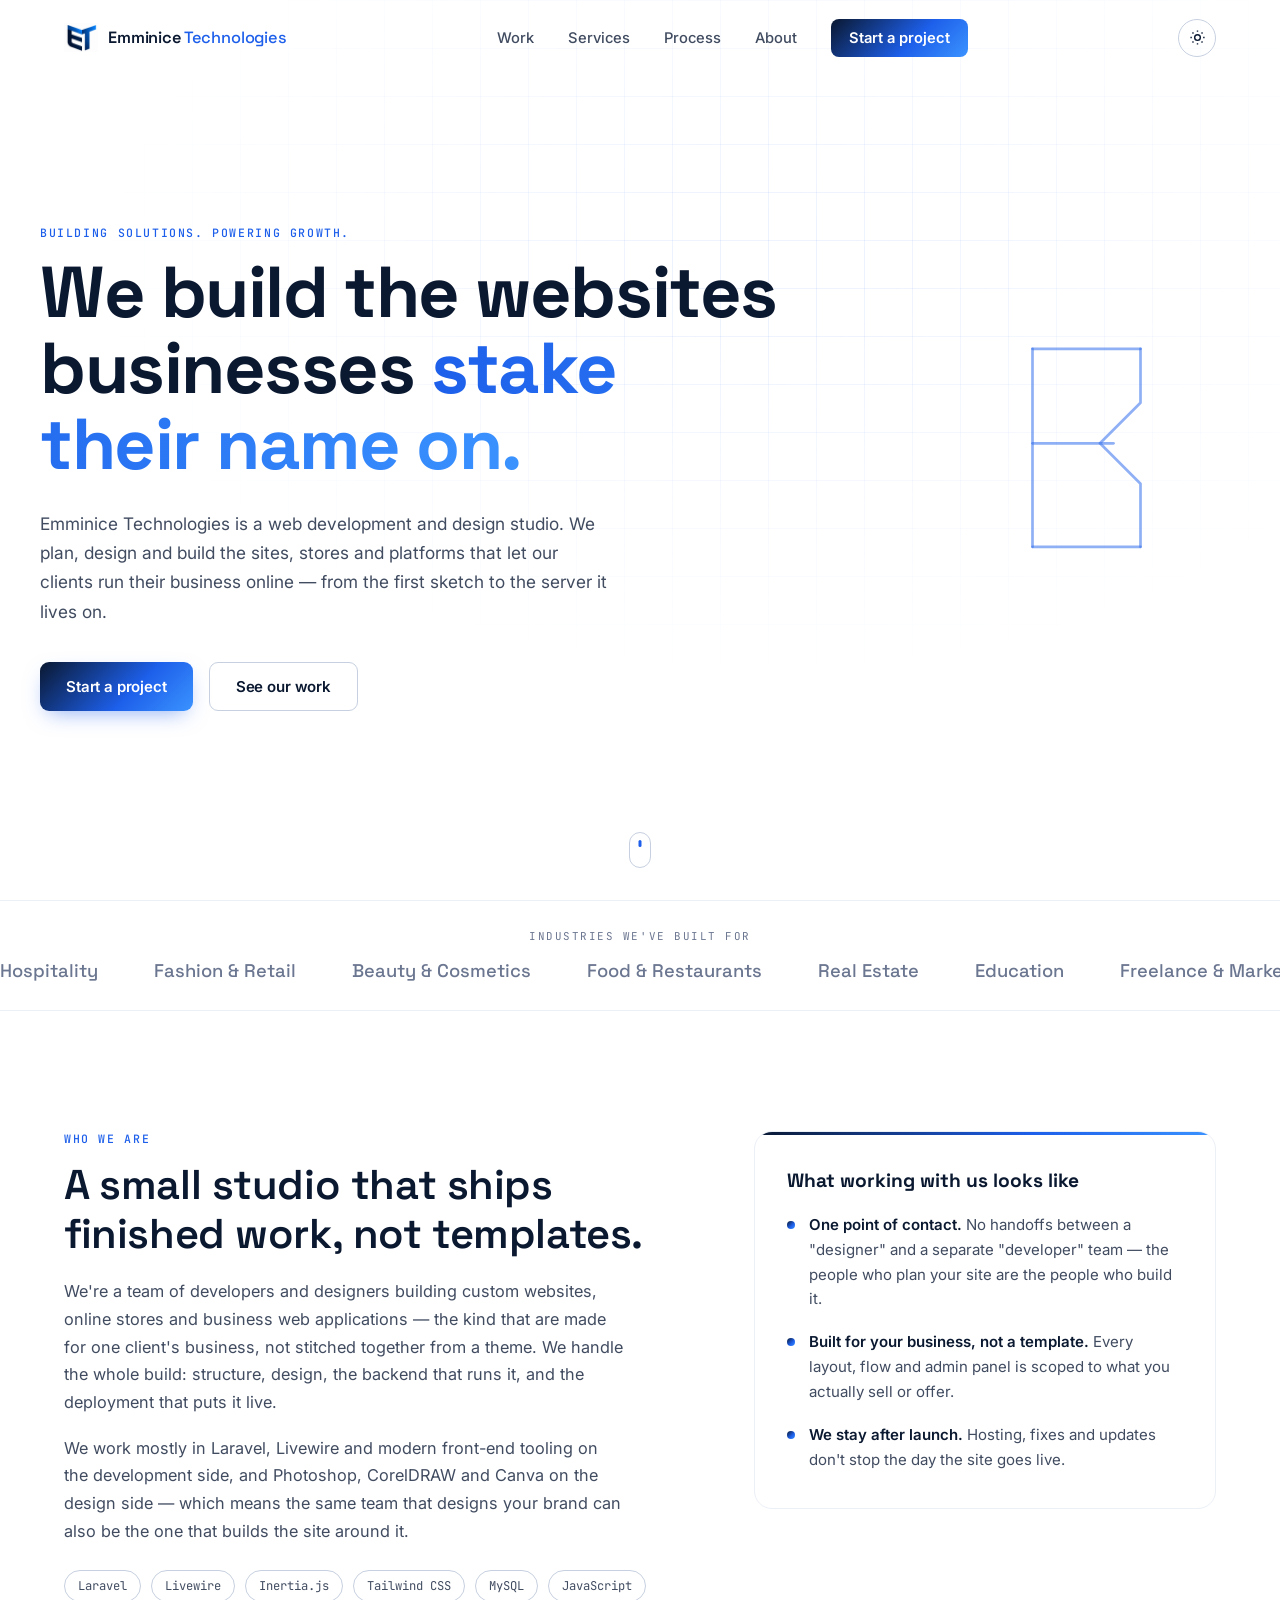
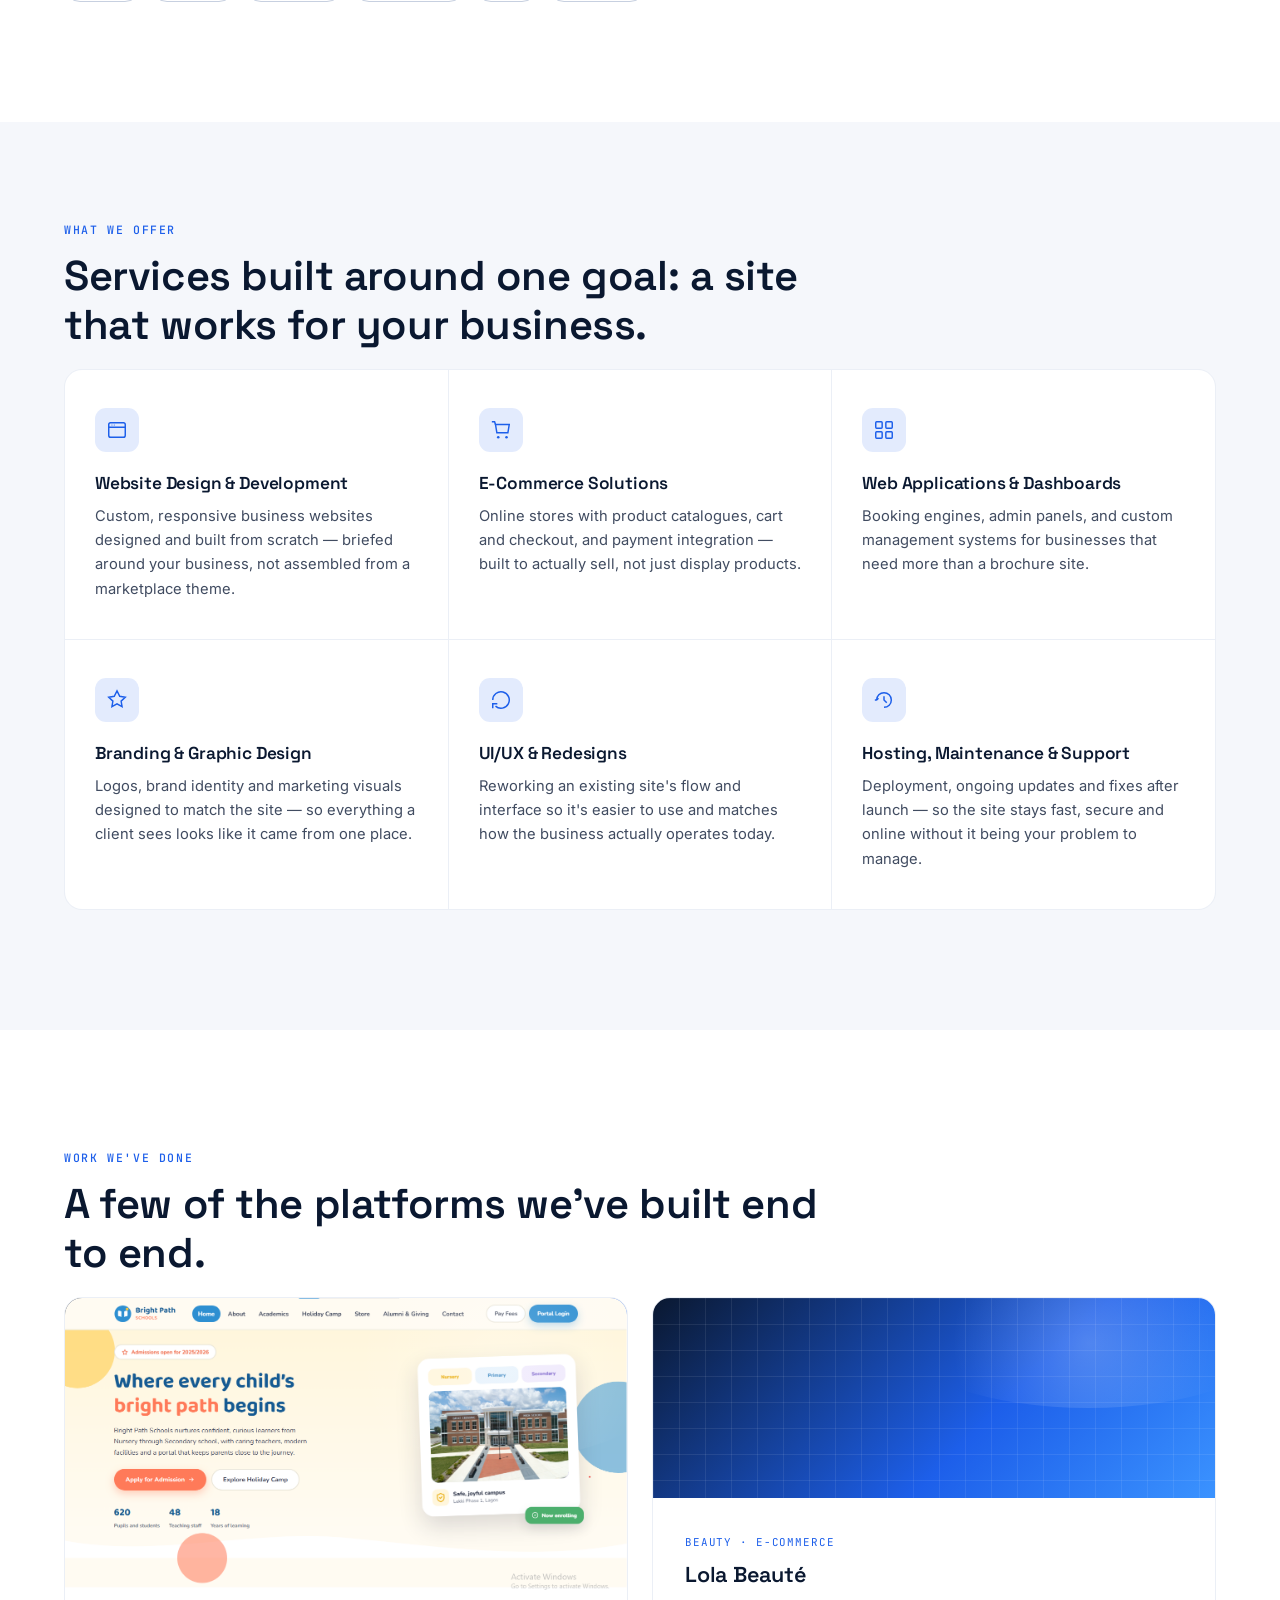
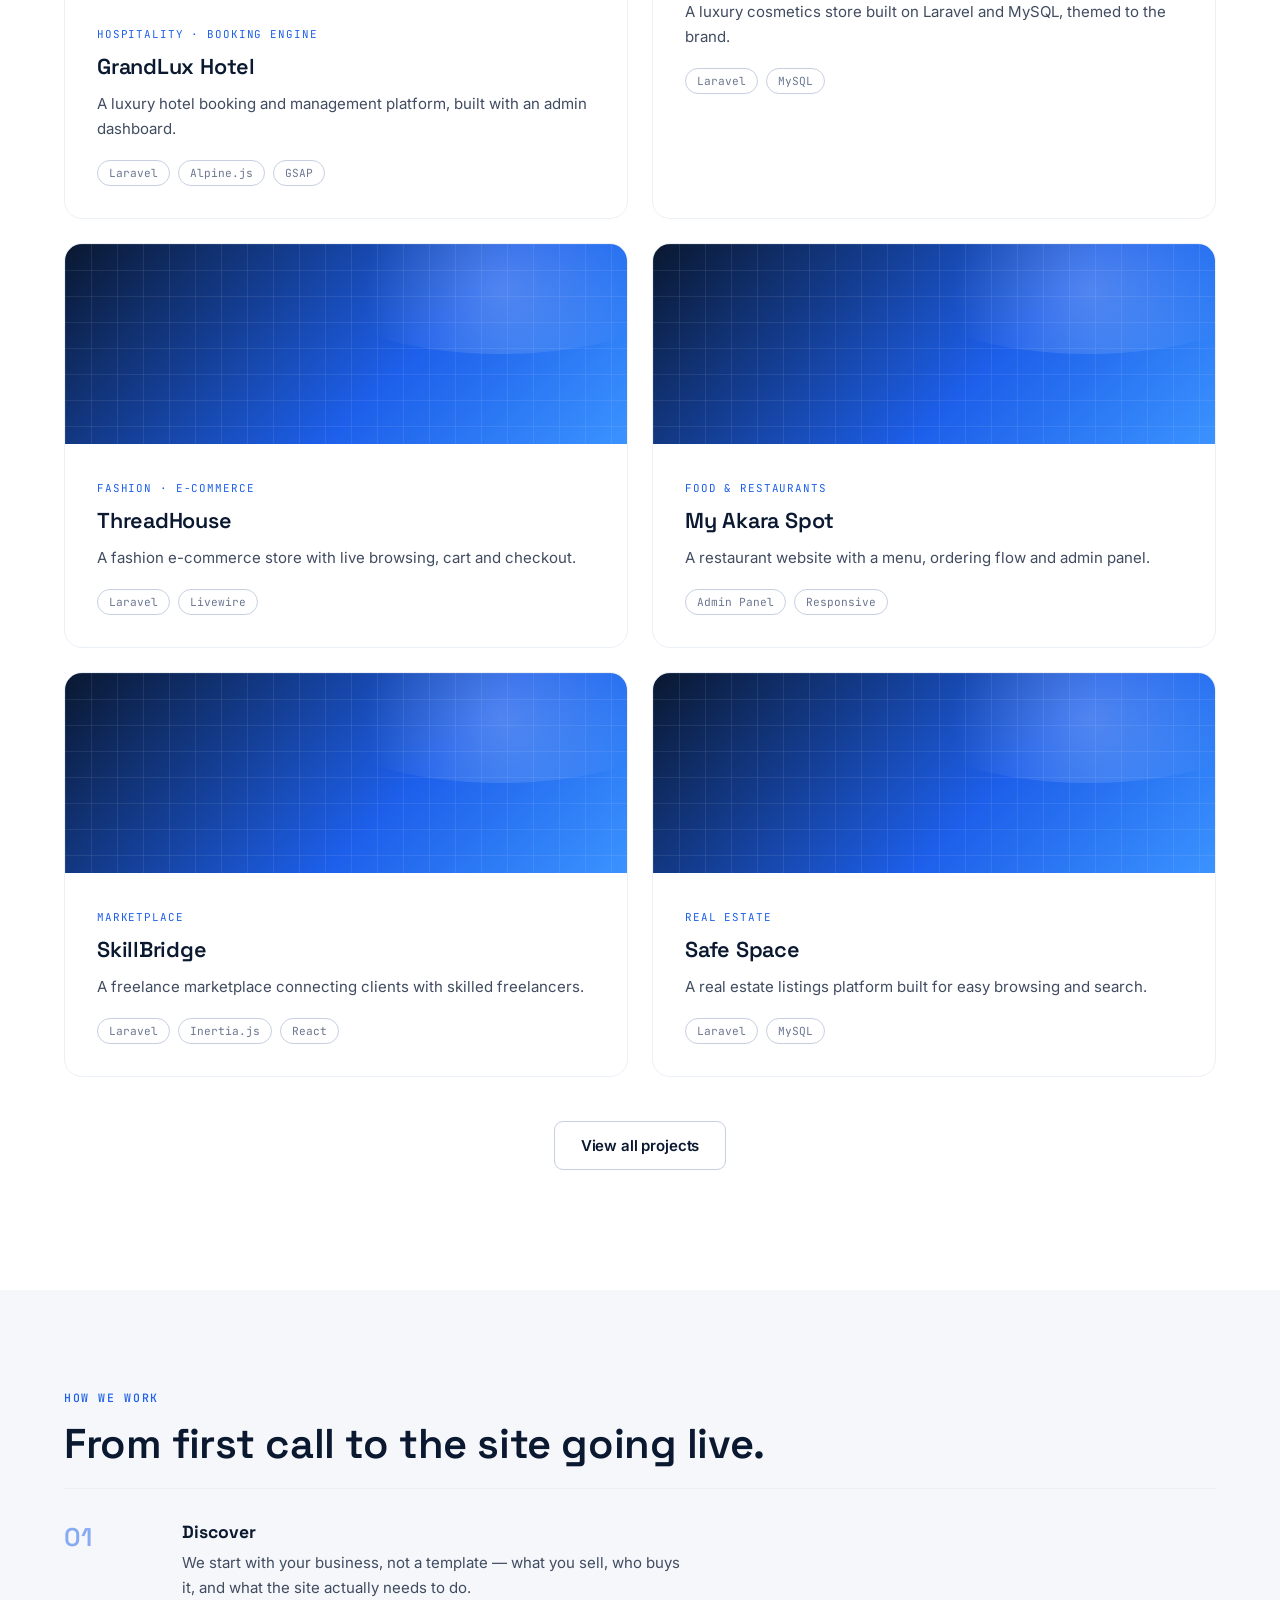
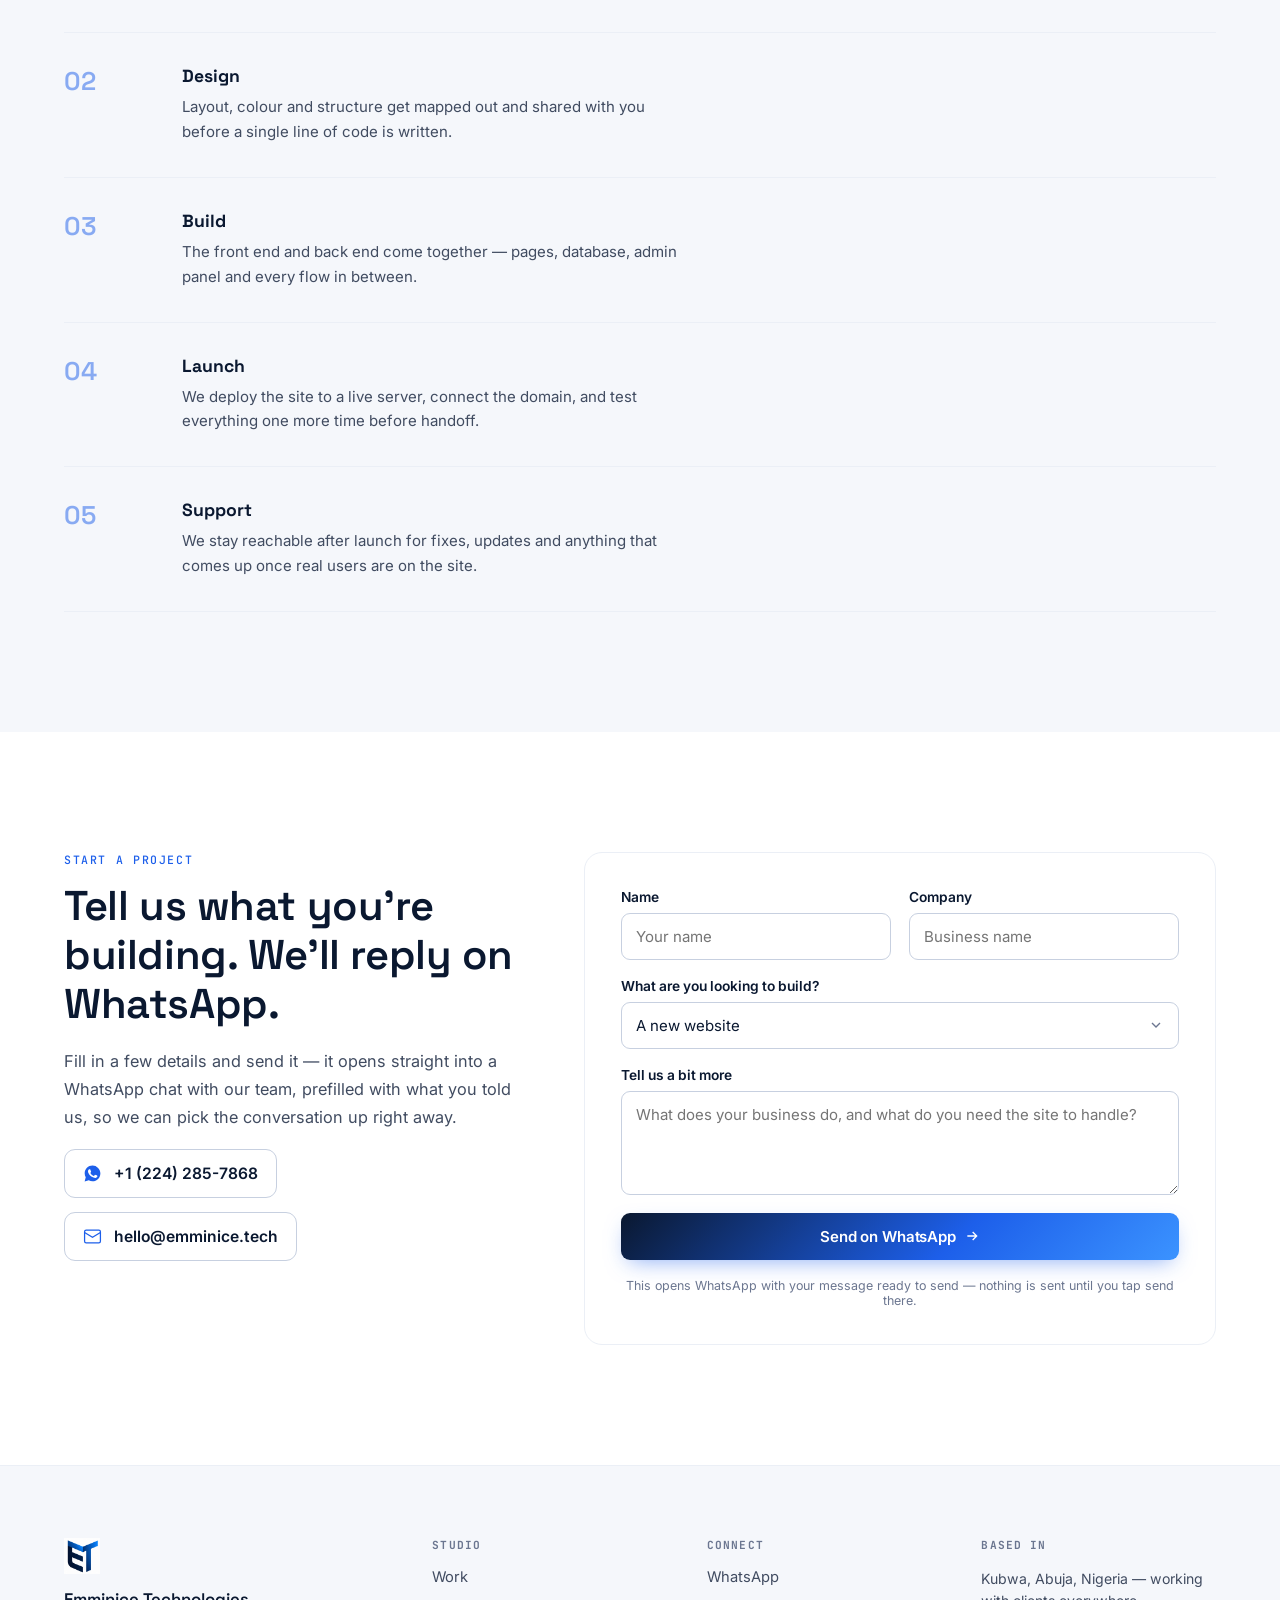
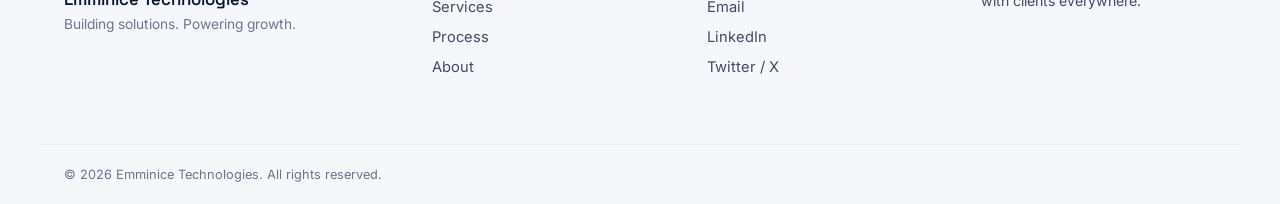
==== index.html @ 52c26919 "Update index.html" ====
<!DOCTYPE html>
<html lang="en">
<head>
<meta charset="UTF-8">
<meta name="viewport" content="width=device-width, initial-scale=1.0">
<title>Emminice Technologies — Building Solutions. Powering Growth.</title>
<meta name="description" content="Emminice Technologies designs and builds websites, online stores and web applications for businesses. Based in Abuja, working with clients everywhere.">
<link rel="icon" type="image/png" href="assets/favicon.png">
<link rel="preconnect" href="https://fonts.googleapis.com">
<link rel="preconnect" href="https://fonts.gstatic.com" crossorigin>
<link href="https://fonts.googleapis.com/css2?family=Space+Grotesk:wght@400;500;600;700&family=Inter:wght@400;500;600;700&family=JetBrains+Mono:wght@500&display=swap" rel="stylesheet">
<link rel="stylesheet" href="css/styles.css">
</head>
<body>

<!-- ============ NAV ============ -->
<header class="nav" id="nav">
  <div class="nav-inner">
    <a href="#top" class="nav-brand">
      <img src="assets/logo-icon.png" alt="Emminice Technologies" class="nav-logo">
      <span class="nav-brand-text">Emminice<em>Technologies</em></span>
    </a>

    <nav class="nav-links" id="navLinks">
      <a href="#work" data-nav>Work</a>
      <a href="#services" data-nav>Services</a>
      <a href="#process" data-nav>Process</a>
      <a href="#about" data-nav>About</a>
      <a href="#contact" data-nav class="nav-cta">Start a project</a>
    </nav>

    <div class="nav-controls">
      <button class="theme-toggle" id="themeToggle" aria-label="Toggle dark mode">
        <svg class="icon-sun" viewBox="0 0 24 24" fill="none" stroke="currentColor" stroke-width="2"><circle cx="12" cy="12" r="4"/><path d="M12 2v2M12 20v2M4.93 4.93l1.41 1.41M17.66 17.66l1.41 1.41M2 12h2M20 12h2M6.34 17.66l-1.41 1.41M19.07 4.93l-1.41 1.41"/></svg>
        <svg class="icon-moon" viewBox="0 0 24 24" fill="none" stroke="currentColor" stroke-width="2"><path d="M21 12.79A9 9 0 1 1 11.21 3 7 7 0 0 0 21 12.79z"/></svg>
      </button>
      <button class="nav-toggle" id="navToggle" aria-label="Open menu" aria-expanded="false">
        <span></span><span></span><span></span>
      </button>
    </div>
  </div>
</header>

<!-- ============ HERO ============ -->
<section class="hero" id="top">
  <div class="hero-grid" aria-hidden="true"></div>
  <div class="hero-inner">
    <p class="eyebrow" data-reveal>BUILDING SOLUTIONS. POWERING GROWTH.</p>
    <h1 class="hero-title" data-reveal>
      We build the websites<br>
      businesses <span class="hl">stake their name on.</span>
    </h1>
    <p class="hero-sub" data-reveal>
      Emminice Technologies is a web development and design studio. We plan, design and
      build the sites, stores and platforms that let our clients run their business online —
      from the first sketch to the server it lives on.
    </p>
    <div class="hero-actions" data-reveal>
      <a href="#contact" class="btn btn-primary">Start a project</a>
      <a href="#work" class="btn btn-ghost">See our work</a>
    </div>

    <div class="hero-mark" aria-hidden="true">
      <svg viewBox="0 0 400 400" class="blueprint-svg">
        <path class="draw-path" d="M125 90 L125 310" />
        <path class="draw-path" d="M125 90 L245 90" />
        <path class="draw-path" d="M125 195 L215 195" />
        <path class="draw-path" d="M125 310 L245 310" />
        <path class="draw-path" d="M245 90 L245 150 L200 195 L245 240 L245 310" />
      </svg>
    </div>
  </div>
  <div class="hero-scroll" aria-hidden="true"><span></span></div>
</section>

<!-- ============ TRUSTED / MARQUEE ============ -->
<section class="marquee-section">
  <p class="marquee-label">Industries we've built for</p>
  <div class="marquee">
    <div class="marquee-track">
      <span>Hospitality</span><span>Fashion &amp; Retail</span><span>Beauty &amp; Cosmetics</span><span>Food &amp; Restaurants</span><span>Real Estate</span><span>Education</span><span>Freelance &amp; Marketplace</span>
      <span>Hospitality</span><span>Fashion &amp; Retail</span><span>Beauty &amp; Cosmetics</span><span>Food &amp; Restaurants</span><span>Real Estate</span><span>Education</span><span>Freelance &amp; Marketplace</span>
    </div>
  </div>
</section>

<!-- ============ ABOUT ============ -->
<section class="about" id="about">
  <div class="section-inner about-grid">
    <div class="about-copy" data-reveal>
      <p class="eyebrow">WHO WE ARE</p>
      <h2 class="section-title">A small studio that ships finished work, not templates.</h2>
      <p class="body-lg">
        We're a team of developers and designers building custom websites, online stores
        and business web applications — the kind that are made for one client's business,
        not stitched together from a theme. We handle the whole build: structure, design,
        the backend that runs it, and the deployment that puts it live.
      </p>
      <p class="body-lg">
        We work mostly in Laravel, Livewire and modern front-end tooling on the development
        side, and Photoshop, CorelDRAW and Canva on the design side — which means the same
        team that designs your brand can also be the one that builds the site around it.
      </p>
      <div class="about-stack">
        <span>Laravel</span><span>Livewire</span><span>Inertia.js</span><span>Tailwind CSS</span><span>MySQL</span><span>JavaScript</span>
      </div>
    </div>
    <div class="about-panel" data-reveal>
      <div class="panel-card">
        <h3>What working with us looks like</h3>
        <ul class="panel-list">
          <li><strong>One point of contact.</strong> No handoffs between a "designer" and a separate "developer" team — the people who plan your site are the people who build it.</li>
          <li><strong>Built for your business, not a template.</strong> Every layout, flow and admin panel is scoped to what you actually sell or offer.</li>
          <li><strong>We stay after launch.</strong> Hosting, fixes and updates don't stop the day the site goes live.</li>
        </ul>
      </div>
    </div>
  </div>
</section>

<!-- ============ SERVICES ============ -->
<section class="services" id="services">
  <div class="section-inner">
    <p class="eyebrow" data-reveal>WHAT WE OFFER</p>
    <h2 class="section-title" data-reveal>Services built around one goal: a site that works for your business.</h2>

    <div class="services-grid">
      <article class="service-card" data-reveal>
        <span class="service-icon">
          <svg viewBox="0 0 24 24" fill="none" stroke="currentColor" stroke-width="1.6"><rect x="3" y="4" width="18" height="16" rx="2"/><path d="M3 9h18"/><circle cx="6.5" cy="6.5" r=".6" fill="currentColor" stroke="none"/><circle cx="9" cy="6.5" r=".6" fill="currentColor" stroke="none"/></svg>
        </span>
        <h3>Website Design &amp; Development</h3>
        <p>Custom, responsive business websites designed and built from scratch — briefed around your business, not assembled from a marketplace theme.</p>
      </article>

      <article class="service-card" data-reveal>
        <span class="service-icon">
          <svg viewBox="0 0 24 24" fill="none" stroke="currentColor" stroke-width="1.6"><path d="M6 6h15l-1.5 9h-12z"/><path d="M6 6L5 3H2"/><circle cx="9" cy="20" r="1.4" fill="currentColor" stroke="none"/><circle cx="18" cy="20" r="1.4" fill="currentColor" stroke="none"/></svg>
        </span>
        <h3>E-Commerce Solutions</h3>
        <p>Online stores with product catalogues, cart and checkout, and payment integration — built to actually sell, not just display products.</p>
      </article>

      <article class="service-card" data-reveal>
        <span class="service-icon">
          <svg viewBox="0 0 24 24" fill="none" stroke="currentColor" stroke-width="1.6"><rect x="3" y="3" width="7" height="7" rx="1"/><rect x="14" y="3" width="7" height="7" rx="1"/><rect x="3" y="14" width="7" height="7" rx="1"/><rect x="14" y="14" width="7" height="7" rx="1"/></svg>
        </span>
        <h3>Web Applications &amp; Dashboards</h3>
        <p>Booking engines, admin panels, and custom management systems for businesses that need more than a brochure site.</p>
      </article>

      <article class="service-card" data-reveal>
        <span class="service-icon">
          <svg viewBox="0 0 24 24" fill="none" stroke="currentColor" stroke-width="1.6"><path d="M12 2l3 6 6 .9-4.5 4.3 1 6-5.5-3-5.5 3 1-6L3 8.9 9 8z"/></svg>
        </span>
        <h3>Branding &amp; Graphic Design</h3>
        <p>Logos, brand identity and marketing visuals designed to match the site — so everything a client sees looks like it came from one place.</p>
      </article>

      <article class="service-card" data-reveal>
        <span class="service-icon">
          <svg viewBox="0 0 24 24" fill="none" stroke="currentColor" stroke-width="1.6"><path d="M3 12a9 9 0 1 1 3 6.7"/><path d="M3 21v-5h5"/></svg>
        </span>
        <h3>UI/UX &amp; Redesigns</h3>
        <p>Reworking an existing site's flow and interface so it's easier to use and matches how the business actually operates today.</p>
      </article>

      <article class="service-card" data-reveal>
        <span class="service-icon">
          <svg viewBox="0 0 24 24" fill="none" stroke="currentColor" stroke-width="1.6"><path d="M12 20a8 8 0 1 0-8-8"/><path d="M12 8v4l3 3"/><path d="M2 12h2M4 12l2-2"/></svg>
        </span>
        <h3>Hosting, Maintenance &amp; Support</h3>
        <p>Deployment, ongoing updates and fixes after launch — so the site stays fast, secure and online without it being your problem to manage.</p>
      </article>
    </div>
  </div>
</section>

<!-- ============ WORK ============ -->
<section class="work" id="work">
  <div class="section-inner">
    <p class="eyebrow" data-reveal>WORK WE'VE DONE</p>
    <h2 class="section-title" data-reveal>A few of the platforms we've built end to end.</h2>

    <div class="work-grid">

      <article class="work-card" data-reveal>
        <div class="work-card-visual" data-visual="grandlux">
    <img class="work-card-visual" src="assets/projects/brightpath.jpg" alt="Bright Path Schools">
</div>
        <div class="work-card-body">
          <span class="work-tag">Hospitality · Booking Engine</span>
          <h3>GrandLux Hotel</h3>
          <p>A luxury hotel booking and management platform, built with an admin dashboard.</p>
          <div class="work-meta"><span>Laravel</span><span>Alpine.js</span><span>GSAP</span></div>
        </div>
      </article>

      <article class="work-card" data-reveal>
        <div class="work-card-visual" data-visual="lolabeaute"></div>
        <div class="work-card-body">
          <span class="work-tag">Beauty · E-Commerce</span>
          <h3>Lola Beauté</h3>
          <p>A luxury cosmetics store built on Laravel and MySQL, themed to the brand.</p>
          <div class="work-meta"><span>Laravel</span><span>MySQL</span></div>
        </div>
      </article>

      <article class="work-card" data-reveal>
        <div class="work-card-visual" data-visual="threadhouse"></div>
        <div class="work-card-body">
          <span class="work-tag">Fashion · E-Commerce</span>
          <h3>ThreadHouse</h3>
          <p>A fashion e-commerce store with live browsing, cart and checkout.</p>
          <div class="work-meta"><span>Laravel</span><span>Livewire</span></div>
        </div>
      </article>

      <article class="work-card" data-reveal>
        <div class="work-card-visual" data-visual="akara"></div>
        <div class="work-card-body">
          <span class="work-tag">Food &amp; Restaurants</span>
          <h3>My Akara Spot</h3>
          <p>A restaurant website with a menu, ordering flow and admin panel.</p>
          <div class="work-meta"><span>Admin Panel</span><span>Responsive</span></div>
        </div>
      </article>

      <article class="work-card" data-reveal>
        <div class="work-card-visual" data-visual="skillbridge"></div>
        <div class="work-card-body">
          <span class="work-tag">Marketplace</span>
          <h3>SkillBridge</h3>
          <p>A freelance marketplace connecting clients with skilled freelancers.</p>
          <div class="work-meta"><span>Laravel</span><span>Inertia.js</span><span>React</span></div>
        </div>
      </article>

      <article class="work-card" data-reveal>
        <div class="work-card-visual" data-visual="safespace"></div>
        <div class="work-card-body">
          <span class="work-tag">Real Estate</span>
          <h3>Safe Space</h3>
          <p>A real estate listings platform built for easy browsing and search.</p>
          <div class="work-meta"><span>Laravel</span><span>MySQL</span></div>
        </div>
      </article>

    </div>

    <div class="work-more" data-reveal>
      <a href="work.html" class="btn btn-ghost">View all projects</a>
    </div>
  </div>
</section>

<!-- ============ PROCESS ============ -->
<section class="process" id="process">
  <div class="section-inner">
    <p class="eyebrow" data-reveal>HOW WE WORK</p>
    <h2 class="section-title" data-reveal>From first call to the site going live.</h2>

    <div class="process-list">
      <div class="process-step" data-reveal>
        <span class="process-num">01</span>
        <div>
          <h3>Discover</h3>
          <p>We start with your business, not a template — what you sell, who buys it, and what the site actually needs to do.</p>
        </div>
      </div>
      <div class="process-step" data-reveal>
        <span class="process-num">02</span>
        <div>
          <h3>Design</h3>
          <p>Layout, colour and structure get mapped out and shared with you before a single line of code is written.</p>
        </div>
      </div>
      <div class="process-step" data-reveal>
        <span class="process-num">03</span>
        <div>
          <h3>Build</h3>
          <p>The front end and back end come together — pages, database, admin panel and every flow in between.</p>
        </div>
      </div>
      <div class="process-step" data-reveal>
        <span class="process-num">04</span>
        <div>
          <h3>Launch</h3>
          <p>We deploy the site to a live server, connect the domain, and test everything one more time before handoff.</p>
        </div>
      </div>
      <div class="process-step" data-reveal>
        <span class="process-num">05</span>
        <div>
          <h3>Support</h3>
          <p>We stay reachable after launch for fixes, updates and anything that comes up once real users are on the site.</p>
        </div>
      </div>
    </div>
  </div>
</section>

<!-- ============ CONTACT ============ -->
<section class="contact" id="contact">
  <div class="section-inner contact-grid">
    <div class="contact-copy" data-reveal>
      <p class="eyebrow">START A PROJECT</p>
      <h2 class="section-title">Tell us what you're building. We'll reply on WhatsApp.</h2>
      <p class="body-lg">
        Fill in a few details and send it — it opens straight into a WhatsApp chat with our
        team, prefilled with what you told us, so we can pick the conversation up right away.
      </p>

      <div class="contact-direct">
        <a href="https://wa.me/12242857868" target="_blank" rel="noopener" class="contact-direct-item">
          <svg viewBox="0 0 24 24" fill="currentColor"><path d="M12.04 2C6.58 2 2.13 6.45 2.13 11.91c0 1.75.46 3.46 1.32 4.96L2.05 22l5.25-1.38a9.9 9.9 0 0 0 4.74 1.2h.01c5.46 0 9.9-4.45 9.9-9.91 0-2.65-1.03-5.14-2.9-7.01A9.82 9.82 0 0 0 12.04 2zm5.8 14.16c-.24.68-1.4 1.32-1.93 1.4-.5.08-1.12.11-1.8-.11-.42-.13-.96-.31-1.65-.6-2.9-1.25-4.8-4.17-4.94-4.36-.15-.2-1.18-1.57-1.18-3 0-1.42.75-2.12 1.02-2.41.26-.28.57-.36.76-.36.19 0 .38 0 .55.01.18.01.42-.07.65.5.24.58.82 2 .89 2.14.07.15.12.32.02.51-.1.2-.15.32-.3.5-.15.17-.31.39-.44.52-.15.15-.3.31-.13.6.17.3.76 1.26 1.63 2.04 1.12 1 2.06 1.31 2.36 1.46.3.15.47.13.65-.07.17-.2.74-.86.94-1.16.2-.3.4-.24.66-.15.27.1 1.7.8 1.99.95.3.15.49.22.56.34.08.13.08.72-.16 1.4z"/></svg>
          <span>+1 (224) 285-7868</span>
        </a>
        <a href="mailto:hello@emminice.tech" class="contact-direct-item">
          <svg viewBox="0 0 24 24" fill="none" stroke="currentColor" stroke-width="1.6"><rect x="2" y="4" width="20" height="16" rx="2"/><path d="m2 7 10 6L22 7"/></svg>
          <span>hello@emminice.tech</span>
        </a>
      </div>
    </div>

    <form class="contact-form" id="contactForm" data-reveal>
      <div class="form-row">
        <label>
          <span>Name</span>
          <input type="text" name="name" id="cf-name" required placeholder="Your name">
        </label>
        <label>
          <span>Company</span>
          <input type="text" name="company" id="cf-company" placeholder="Business name">
        </label>
      </div>
      <label>
        <span>What are you looking to build?</span>
        <select name="project" id="cf-project">
          <option value="A new website">A new website</option>
          <option value="An online store">An online store</option>
          <option value="A web application / admin system">A web application / admin system</option>
          <option value="Branding / graphic design">Branding / graphic design</option>
          <option value="A redesign of an existing site">A redesign of an existing site</option>
          <option value="Something else">Something else</option>
        </select>
      </label>
      <label>
        <span>Tell us a bit more</span>
        <textarea name="message" id="cf-message" rows="4" required placeholder="What does your business do, and what do you need the site to handle?"></textarea>
      </label>
      <button type="submit" class="btn btn-primary btn-full">
        Send on WhatsApp
        <svg viewBox="0 0 24 24" fill="none" stroke="currentColor" stroke-width="2"><path d="M5 12h14M13 6l6 6-6 6"/></svg>
      </button>
      <p class="form-note">This opens WhatsApp with your message ready to send — nothing is sent until you tap send there.</p>
    </form>
  </div>
</section>

<!-- ============ FOOTER ============ -->
<footer class="footer">
  <div class="section-inner footer-grid">
    <div class="footer-brand">
      <img src="assets/logo-icon.png" alt="Emminice Technologies" class="footer-logo">
      <p>Emminice Technologies</p>
      <p class="footer-tag">Building solutions. Powering growth.</p>
    </div>
    <div class="footer-col">
      <h4>Studio</h4>
      <a href="#work">Work</a>
      <a href="#services">Services</a>
      <a href="#process">Process</a>
      <a href="#about">About</a>
    </div>
    <div class="footer-col">
      <h4>Connect</h4>
      <a href="https://wa.me/12242857868" target="_blank" rel="noopener">WhatsApp</a>
      <a href="mailto:hello@emminice.tech">Email</a>
      <a href="https://www.linkedin.com/in/emmanuel-hundeyin" target="_blank" rel="noopener">LinkedIn</a>
      <a href="https://x.com/_hackerdave" target="_blank" rel="noopener">Twitter / X</a>
    </div>
    <div class="footer-col">
      <h4>Based in</h4>
      <p class="footer-location">Kubwa, Abuja, Nigeria — working with clients everywhere.</p>
    </div>
  </div>
  <div class="footer-bottom section-inner">
    <p>© <span id="year"></span> Emminice Technologies. All rights reserved.</p>
  </div>
</footer>

<button class="back-to-top" id="backToTop" aria-label="Back to top">
  <svg viewBox="0 0 24 24" fill="none" stroke="currentColor" stroke-width="2"><path d="M18 15l-6-6-6 6"/></svg>
</button>

<script src="js/script.js"></script>
</body>
</html>
---- css/styles.css ----
/* =========================================================
   EMMINICE TECHNOLOGIES — Design tokens
   ========================================================= */
:root{
  --navy:        #0A1830;
  --blue:        #1D5FEA;
  --blue-light:  #3B93FF;
  --white:       #FFFFFF;
  --gray-50:     #F5F7FB;
  --gray-100:    #EBEFF6;
  --gray-300:    #C7D0E0;
  --gray-500:    #6B7690;
  --gray-700:    #414C61;

  --bg:          var(--white);
  --bg-alt:      var(--gray-50);
  --surface:     var(--white);
  --text:        var(--navy);
  --text-soft:   var(--gray-700);
  --text-mute:   var(--gray-500);
  --border:      var(--gray-100);
  --border-strong: var(--gray-300);

  --grad: linear-gradient(135deg, var(--navy) 0%, var(--blue) 60%, var(--blue-light) 100%);
  --grad-text: linear-gradient(90deg, var(--blue) 0%, var(--blue-light) 100%);

  --font-display: 'Space Grotesk', sans-serif;
  --font-body: 'Inter', sans-serif;
  --font-mono: 'JetBrains Mono', monospace;

  --nav-h: 76px;
  --ease: cubic-bezier(.22,1,.36,1);
}

html.dark{
  --bg:          #060D1F;
  --bg-alt:      #0A1428;
  --surface:     #0D1930;
  --text:        #EEF2FA;
  --text-soft:   #B7C1D9;
  --text-mute:   #7C8AAC;
  --border:      #1B2843;
  --border-strong: #2A3A5C;
}

*,*::before,*::after{ box-sizing:border-box; margin:0; padding:0; }
html{ scroll-behavior:smooth; }
@media (prefers-reduced-motion: reduce){
  html{ scroll-behavior:auto; }
  *,*::before,*::after{ animation-duration:.001ms !important; animation-iteration-count:1 !important; transition-duration:.001ms !important; }
}

body{
  font-family:var(--font-body);
  background:var(--bg);
  color:var(--text);
  -webkit-font-smoothing:antialiased;
  overflow-x:hidden;
  transition:background .4s var(--ease), color .4s var(--ease);
}

img{ max-width:100%; display:block; }
a{ color:inherit; text-decoration:none; }
ul{ list-style:none; }
button{ font:inherit; cursor:pointer; border:none; background:none; color:inherit; }
input, textarea, select{ font:inherit; color:inherit; }

:focus-visible{
  outline: 2px solid var(--blue-light);
  outline-offset: 3px;
  border-radius: 3px;
}

.section-inner{
  max-width:1200px;
  margin:0 auto;
  padding:0 24px;
}

.eyebrow{
  font-family:var(--font-mono);
  font-size:.72rem;
  letter-spacing:.14em;
  text-transform:uppercase;
  color:var(--blue);
  margin-bottom:14px;
  font-weight:500;
}

.section-title{
  font-family:var(--font-display);
  font-weight:600;
  font-size:clamp(1.7rem, 3.6vw, 2.6rem);
  line-height:1.18;
  letter-spacing:-.01em;
  margin-bottom:20px;
  max-width:760px;
}

.body-lg{
  font-size:1.02rem;
  line-height:1.7;
  color:var(--text-soft);
  margin-bottom:18px;
  max-width:56ch;
}

/* Buttons */
.btn{
  display:inline-flex;
  align-items:center;
  justify-content:center;
  gap:8px;
  padding:14px 26px;
  border-radius:9px;
  font-weight:600;
  font-size:.94rem;
  letter-spacing:-.01em;
  transition:transform .25s var(--ease), box-shadow .25s var(--ease), background .25s var(--ease), border-color .25s var(--ease);
  white-space:nowrap;
}
.btn svg{ width:16px; height:16px; }
.btn-primary{
  background:var(--grad);
  color:#fff;
  box-shadow:0 8px 22px -8px rgba(29,95,234,.55);
}
.btn-primary:hover{ transform:translateY(-2px); box-shadow:0 14px 28px -10px rgba(29,95,234,.6); }
.btn-ghost{
  border:1.5px solid var(--border-strong);
  color:var(--text);
}
.btn-ghost:hover{ border-color:var(--blue); color:var(--blue); transform:translateY(-2px); }
.btn-full{ width:100%; }

/* reveal-on-scroll */
[data-reveal]{
  opacity:0;
  transform:translateY(22px);
  transition:opacity .7s var(--ease), transform .7s var(--ease);
}
[data-reveal].in-view{ opacity:1; transform:translateY(0); }

/* =========================================================
   NAV
   ========================================================= */
.nav{
  position:fixed;
  top:0; left:0; right:0;
  z-index:100;
  height:var(--nav-h);
  display:flex;
  align-items:center;
  background:transparent;
  border-bottom:1px solid transparent;
  transition:background .4s var(--ease), border-color .4s var(--ease), backdrop-filter .4s var(--ease), height .3s var(--ease);
}
.nav.scrolled{
  height:66px;
  background:color-mix(in srgb, var(--bg) 70%, transparent);
  backdrop-filter:blur(16px) saturate(160%);
  -webkit-backdrop-filter:blur(16px) saturate(160%);
  border-bottom:1px solid var(--border);
  box-shadow:0 8px 30px -20px rgba(10,24,48,.25);
}
.nav-inner{
  width:100%;
  max-width:1200px;
  margin:0 auto;
  padding:0 24px;
  display:flex;
  align-items:center;
  justify-content:space-between;
  gap:24px;
}
.nav-brand{ display:flex; align-items:center; gap:10px; }
.nav-logo{ width:34px; height:34px; object-fit:contain; }
.nav-brand-text{
  font-family:var(--font-display);
  font-weight:600;
  font-size:1.02rem;
  letter-spacing:-.01em;
}
.nav-brand-text em{ font-style:normal; color:var(--blue); font-weight:500; margin-left:3px; }

.nav-links{
  display:flex;
  align-items:center;
  gap:34px;
  font-size:.92rem;
  font-weight:500;
}
.nav-links a{
  position:relative;
  color:var(--text-soft);
  transition:color .25s var(--ease);
}
.nav-links a:not(.nav-cta)::after{
  content:'';
  position:absolute;
  left:0; bottom:-6px;
  width:0; height:1.5px;
  background:var(--blue);
  transition:width .25s var(--ease);
}
.nav-links a:not(.nav-cta):hover{ color:var(--text); }
.nav-links a:not(.nav-cta):hover::after{ width:100%; }

.nav-cta{
  padding:10px 18px;
  border-radius:8px;
  background:var(--grad);
  color:#fff !important;
  font-weight:600;
}

.nav-controls{ display:flex; align-items:center; gap:10px; }

.theme-toggle{
  width:38px; height:38px;
  border-radius:50%;
  display:flex; align-items:center; justify-content:center;
  border:1px solid var(--border-strong);
  color:var(--text);
  transition:border-color .25s var(--ease), transform .3s var(--ease);
}
.theme-toggle:hover{ border-color:var(--blue); transform:rotate(20deg); }
.theme-toggle svg{ width:17px; height:17px; position:absolute; transition:opacity .3s var(--ease), transform .4s var(--ease); }
.icon-moon{ opacity:0; transform:scale(.5) rotate(40deg); }
.icon-sun{ opacity:1; transform:scale(1) rotate(0); }
html.dark .icon-sun{ opacity:0; transform:scale(.5) rotate(-40deg); }
html.dark .icon-moon{ opacity:1; transform:scale(1) rotate(0); }

.nav-toggle{
  display:none;
  width:38px; height:38px;
  flex-direction:column;
  align-items:center;
  justify-content:center;
  gap:5px;
}
.nav-toggle span{
  width:20px; height:1.6px;
  background:var(--text);
  border-radius:2px;
  transition:transform .3s var(--ease), opacity .3s var(--ease);
}
.nav-toggle.open span:nth-child(1){ transform:translateY(6.6px) rotate(45deg); }
.nav-toggle.open span:nth-child(2){ opacity:0; }
.nav-toggle.open span:nth-child(3){ transform:translateY(-6.6px) rotate(-45deg); }

/* =========================================================
   HERO
   ========================================================= */
.hero{
  position:relative;
  min-height:100svh;
  display:flex;
  flex-direction:column;
  justify-content:center;
  padding:calc(var(--nav-h) + 40px) 24px 80px;
  overflow:hidden;
}
.hero-grid{
  position:absolute;
  inset:0;
  background-image:
    linear-gradient(color-mix(in srgb, var(--blue) 8%, transparent) 1px, transparent 1px),
    linear-gradient(90deg, color-mix(in srgb, var(--blue) 8%, transparent) 1px, transparent 1px);
  background-size:48px 48px;
  -webkit-mask-image:radial-gradient(ellipse 70% 60% at 60% 30%, black 10%, transparent 75%);
  mask-image:radial-gradient(ellipse 70% 60% at 60% 30%, black 10%, transparent 75%);
  pointer-events:none;
}
.hero-inner{
  position:relative;
  max-width:1200px;
  margin:0 auto;
  width:100%;
}
.hero-title{
  font-family:var(--font-display);
  font-weight:700;
  font-size:clamp(2.3rem, 6.4vw, 4.5rem);
  line-height:1.06;
  letter-spacing:-.02em;
  max-width:16ch;
  margin-bottom:26px;
}
.hero-title .hl{
  background:var(--grad-text);
  -webkit-background-clip:text;
  background-clip:text;
  color:transparent;
}
.hero-sub{
  font-size:1.08rem;
  line-height:1.7;
  color:var(--text-soft);
  max-width:52ch;
  margin-bottom:36px;
}
.hero-actions{ display:flex; gap:16px; flex-wrap:wrap; }

.hero-mark{
  position:absolute;
  right:-40px;
  top:50%;
  transform:translateY(-55%);
  width:min(360px, 34vw);
  opacity:.9;
  pointer-events:none;
}
.blueprint-svg{ width:100%; height:auto; }
.blueprint-svg .draw-path{
  fill:none;
  stroke:var(--blue);
  stroke-width:3;
  stroke-linecap:round;
  stroke-linejoin:round;
  opacity:.55;
  stroke-dasharray:900;
  stroke-dashoffset:900;
  animation:draw 2.6s var(--ease) forwards;
}
.blueprint-svg .draw-path:nth-child(2){ animation-delay:.15s; }
.blueprint-svg .draw-path:nth-child(3){ animation-delay:.35s; }
.blueprint-svg .draw-path:nth-child(4){ animation-delay:.5s; }
.blueprint-svg .draw-path:nth-child(5){ animation-delay:.25s; }
@keyframes draw{ to{ stroke-dashoffset:0; } }

.hero-scroll{
  position:absolute;
  bottom:32px; left:50%;
  transform:translateX(-50%);
  width:22px; height:36px;
  border:1.5px solid var(--border-strong);
  border-radius:12px;
}
.hero-scroll span{
  position:absolute;
  top:7px; left:50%;
  width:3px; height:7px;
  border-radius:2px;
  background:var(--blue);
  transform:translateX(-50%);
  animation:scrollDot 1.8s ease-in-out infinite;
}
@keyframes scrollDot{
  0%{ opacity:1; top:7px; }
  70%{ opacity:0; top:18px; }
  100%{ opacity:0; top:18px; }
}

@media (max-width:900px){
  .hero-mark{ display:none; }
}

/* =========================================================
   MARQUEE
   ========================================================= */
.marquee-section{
  padding:28px 0;
  border-top:1px solid var(--border);
  border-bottom:1px solid var(--border);
  overflow:hidden;
}
.marquee-label{
  text-align:center;
  font-family:var(--font-mono);
  font-size:.68rem;
  letter-spacing:.14em;
  text-transform:uppercase;
  color:var(--text-mute);
  margin-bottom:16px;
}
.marquee{ overflow:hidden; }
.marquee-track{
  display:flex;
  gap:56px;
  width:max-content;
  animation:marquee 26s linear infinite;
}
.marquee-track span{
  font-family:var(--font-display);
  font-size:1.15rem;
  font-weight:500;
  color:var(--text-mute);
  white-space:nowrap;
}
@keyframes marquee{
  from{ transform:translateX(0); }
  to{ transform:translateX(-50%); }
}

/* =========================================================
   ABOUT
   ========================================================= */
.about{ padding:120px 0; }
.about-grid{
  display:grid;
  grid-template-columns:1.15fr .85fr;
  gap:64px;
  align-items:start;
}
.about-stack{
  display:flex;
  flex-wrap:wrap;
  gap:10px;
  margin-top:24px;
}
.about-stack span{
  font-family:var(--font-mono);
  font-size:.76rem;
  padding:7px 13px;
  border-radius:20px;
  border:1px solid var(--border-strong);
  color:var(--text-soft);
}
.panel-card{
  background:var(--surface);
  border:1px solid var(--border);
  border-radius:18px;
  padding:36px 32px;
  position:relative;
  overflow:hidden;
}
.panel-card::before{
  content:'';
  position:absolute;
  top:0; left:0; right:0; height:3px;
  background:var(--grad);
}
.panel-card h3{
  font-family:var(--font-display);
  font-size:1.2rem;
  margin-bottom:20px;
}
.panel-list li{
  font-size:.94rem;
  line-height:1.65;
  color:var(--text-soft);
  padding-left:22px;
  position:relative;
  margin-bottom:18px;
}
.panel-list li:last-child{ margin-bottom:0; }
.panel-list li::before{
  content:'';
  position:absolute;
  left:0; top:8px;
  width:8px; height:8px;
  border-radius:50%;
  background:var(--grad);
}
.panel-list strong{ color:var(--text); font-weight:600; }

@media (max-width:860px){
  .about-grid{ grid-template-columns:1fr; gap:40px; }
}

/* =========================================================
   SERVICES
   ========================================================= */
.services{ padding:100px 0 120px; background:var(--bg-alt); }
.services-grid{
  display:grid;
  grid-template-columns:repeat(3, 1fr);
  gap:1px;
  background:var(--border);
  border:1px solid var(--border);
  border-radius:18px;
  overflow:hidden;
  margin-top:16px;
}
.service-card{
  background:var(--surface);
  padding:38px 30px;
  transition:background .3s var(--ease);
}
.service-card:hover{ background:color-mix(in srgb, var(--blue) 5%, var(--surface)); }
.service-icon{
  display:inline-flex;
  width:44px; height:44px;
  align-items:center;
  justify-content:center;
  border-radius:11px;
  background:color-mix(in srgb, var(--blue) 12%, transparent);
  color:var(--blue);
  margin-bottom:20px;
}
.service-icon svg{ width:22px; height:22px; }
.service-card h3{
  font-family:var(--font-display);
  font-size:1.08rem;
  font-weight:600;
  margin-bottom:10px;
  letter-spacing:-.01em;
}
.service-card p{
  font-size:.92rem;
  line-height:1.65;
  color:var(--text-soft);
}

@media (max-width:860px){
  .services-grid{ grid-template-columns:1fr 1fr; }
}
@media (max-width:560px){
  .services-grid{ grid-template-columns:1fr; }
}

/* =========================================================
   WORK
   ========================================================= */
.work{ padding:120px 0; }
.work-grid{
  display:grid;
  grid-template-columns:repeat(2, 1fr);
  gap:24px;
  margin-top:20px;
}
.work-card{
  border:1px solid var(--border);
  border-radius:18px;
  overflow:hidden;
  background:var(--surface);
  transition:transform .35s var(--ease), box-shadow .35s var(--ease), border-color .35s var(--ease);
}
.work-card:hover{
  transform:translateY(-5px);
  box-shadow:0 24px 48px -28px rgba(10,24,48,.35);
  border-color:var(--border-strong);
}

/* Featured / wide treatment — used on work.html for the lead project */
.work-card--wide{ grid-column:1 / -1; display:grid; grid-template-columns:1.1fr .9fr; }
.work-card--wide .work-card-visual{ order:2; min-height:280px; }
.work-card--wide .work-card-body{ order:1; }

.work-more{
  display:flex;
  justify-content:center;
  margin-top:44px;
}

.work-card-visual{
  position:relative;
  min-height:200px;
  background:var(--grad);
  overflow:hidden;
}
.work-card-visual::before{
  content:'';
  position:absolute;
  inset:0;
  background-image:
    linear-gradient(rgba(255,255,255,.08) 1px, transparent 1px),
    linear-gradient(90deg, rgba(255,255,255,.08) 1px, transparent 1px);
  background-size:26px 26px;
}
.work-card-visual::after{
  content:'';
  position:absolute;
  width:65%; height:65%;
  border-radius:50%;
  background:radial-gradient(circle, rgba(255,255,255,.22), transparent 70%);
  top:-10%; right:-10%;
}
.work-card-body{
  padding:32px;
}
.work-tag{
  display:inline-block;
  font-family:var(--font-mono);
  font-size:.68rem;
  letter-spacing:.08em;
  text-transform:uppercase;
  color:var(--blue);
  margin-bottom:12px;
}
.work-card-body h3{
  font-family:var(--font-display);
  font-size:1.35rem;
  font-weight:600;
  margin-bottom:12px;
  letter-spacing:-.01em;
}
.work-card-body p{
  font-size:.94rem;
  line-height:1.65;
  color:var(--text-soft);
  margin-bottom:18px;
}
.work-meta{ display:flex; flex-wrap:wrap; gap:8px; }
.work-meta span{
  font-family:var(--font-mono);
  font-size:.7rem;
  padding:5px 11px;
  border-radius:20px;
  border:1px solid var(--border-strong);
  color:var(--text-mute);
}

@media (max-width:900px){
  .work-card--wide{ grid-template-columns:1fr; }
  .work-card--wide .work-card-visual{ order:1; min-height:200px; }
  .work-card--wide .work-card-body{ order:2; }
}

/* Keep the work grid at 2 cards per row down to small mobile widths */
@media (max-width:640px){
  .work-grid{ gap:12px; }
  .work-card-visual{ min-height:110px; }
  .work-card-body{ padding:16px; }
  .work-tag{ font-size:.6rem; margin-bottom:8px; }
  .work-card-body h3{ font-size:1rem; margin-bottom:6px; }
  .work-card-body p{ font-size:.8rem; line-height:1.5; margin-bottom:12px; }
  .work-meta{ gap:6px; }
  .work-meta span{ font-size:.62rem; padding:4px 8px; }
}

@media (max-width:360px){
  .work-card-body{ padding:13px; }
  .work-meta span:nth-child(n+3){ display:none; }
}

/* =========================================================
   PROCESS
   ========================================================= */
.process{ padding:100px 0 120px; background:var(--bg-alt); }
.process-list{ margin-top:20px; }
.process-step{
  display:grid;
  grid-template-columns:90px 1fr;
  gap:28px;
  padding:32px 0;
  border-top:1px solid var(--border);
  align-items:start;
}
.process-step:last-child{ border-bottom:1px solid var(--border); }
.process-num{
  font-family:var(--font-display);
  font-size:1.6rem;
  font-weight:600;
  color:var(--blue);
  opacity:.5;
}
.process-step h3{
  font-family:var(--font-display);
  font-size:1.1rem;
  margin-bottom:8px;
}
.process-step p{
  font-size:.94rem;
  line-height:1.65;
  color:var(--text-soft);
  max-width:56ch;
}

/* =========================================================
   CONTACT
   ========================================================= */
.contact{ padding:120px 0; }
.contact-grid{
  display:grid;
  grid-template-columns:1fr 1fr;
  gap:64px;
  align-items:start;
}
.contact-direct{ display:flex; flex-direction:column; gap:14px; margin-top:8px; }
.contact-direct-item{
  display:inline-flex;
  align-items:center;
  gap:12px;
  font-weight:600;
  font-size:.98rem;
  padding:14px 18px;
  border:1px solid var(--border-strong);
  border-radius:11px;
  width:fit-content;
  transition:border-color .25s var(--ease), color .25s var(--ease), transform .25s var(--ease);
}
.contact-direct-item svg{ width:19px; height:19px; color:var(--blue); flex-shrink:0; }
.contact-direct-item:hover{ border-color:var(--blue); transform:translateX(3px); }

.contact-form{
  background:var(--surface);
  border:1px solid var(--border);
  border-radius:18px;
  padding:36px;
  display:flex;
  flex-direction:column;
  gap:18px;
}
.form-row{ display:grid; grid-template-columns:1fr 1fr; gap:18px; }
.contact-form label{ display:flex; flex-direction:column; gap:8px; font-size:.86rem; font-weight:600; }
.contact-form input,
.contact-form select,
.contact-form textarea{
  padding:13px 14px;
  border:1px solid var(--border-strong);
  border-radius:9px;
  background:var(--bg);
  color:var(--text);
  font-size:.94rem;
  font-weight:400;
  resize:vertical;
  transition:border-color .25s var(--ease), box-shadow .25s var(--ease);
}
.contact-form input:focus,
.contact-form select:focus,
.contact-form textarea:focus{
  border-color:var(--blue);
  box-shadow:0 0 0 3px color-mix(in srgb, var(--blue) 18%, transparent);
  outline:none;
}
.contact-form select{ appearance:none; background-image:url("data:image/svg+xml,%3Csvg xmlns='http://www.w3.org/2000/svg' width='16' height='16' viewBox='0 0 24 24' fill='none' stroke='%236B7690' stroke-width='2'%3E%3Cpath d='M6 9l6 6 6-6'/%3E%3C/svg%3E"); background-repeat:no-repeat; background-position:right 14px center; padding-right:36px; }
.form-note{ font-size:.78rem; color:var(--text-mute); text-align:center; }

@media (max-width:860px){
  .contact-grid{ grid-template-columns:1fr; gap:44px; }
  .form-row{ grid-template-columns:1fr; }
}

/* =========================================================
   FOOTER
   ========================================================= */
.footer{
  border-top:1px solid var(--border);
  padding:72px 0 0;
  background:var(--bg-alt);
}
.footer-grid{
  display:grid;
  grid-template-columns:1.4fr 1fr 1fr 1fr;
  gap:40px;
  padding-bottom:56px;
}
.footer-logo{ width:36px; height:36px; margin-bottom:14px; }
.footer-brand p{ font-family:var(--font-display); font-weight:600; font-size:1.05rem; }
.footer-tag{ font-family:var(--font-body) !important; font-weight:400 !important; font-size:.86rem !important; color:var(--text-mute); margin-top:6px; }
.footer-col h4{
  font-family:var(--font-mono);
  font-size:.7rem;
  letter-spacing:.1em;
  text-transform:uppercase;
  color:var(--text-mute);
  margin-bottom:16px;
}
.footer-col a{
  display:block;
  font-size:.92rem;
  color:var(--text-soft);
  margin-bottom:12px;
  transition:color .25s var(--ease);
}
.footer-col a:hover{ color:var(--blue); }
.footer-location{ font-size:.88rem; color:var(--text-soft); line-height:1.6; }
.footer-bottom{
  border-top:1px solid var(--border);
  padding:22px 24px;
  font-size:.8rem;
  color:var(--text-mute);
}

@media (max-width:760px){
  .footer-grid{ grid-template-columns:1fr 1fr; }
  .footer-brand{ grid-column:1 / -1; margin-bottom:8px; }
}

/* =========================================================
   BACK TO TOP
   ========================================================= */
.back-to-top{
  position:fixed;
  bottom:26px; right:26px;
  width:46px; height:46px;
  border-radius:50%;
  background:var(--grad);
  color:#fff;
  display:flex;
  align-items:center;
  justify-content:center;
  box-shadow:0 10px 26px -10px rgba(29,95,234,.55);
  opacity:0;
  visibility:hidden;
  transform:translateY(14px) scale(.9);
  transition:opacity .3s var(--ease), transform .3s var(--ease), visibility .3s;
  z-index:90;
}
.back-to-top.show{ opacity:1; visibility:visible; transform:translateY(0) scale(1); }
.back-to-top:hover{ transform:translateY(-3px) scale(1.05); }
.back-to-top svg{ width:19px; height:19px; }

/* =========================================================
   MOBILE NAV
   ========================================================= */
@media (max-width:860px){
  .nav-toggle{ display:flex; }
  .nav-links{
    position:fixed;
    top:var(--nav-h);
    left:0; right:0;
    bottom:0;
    flex-direction:column;
    align-items:flex-start;
    justify-content:flex-start;
    gap:0;
    background:var(--bg);
    padding:20px 24px 40px;
    transform:translateX(100%);
    opacity:0;
    visibility:hidden;
    transition:transform .4s var(--ease), opacity .4s var(--ease), visibility .4s;
    overflow-y:auto;
  }
  .nav-links.open{ transform:translateX(0); opacity:1; visibility:visible; }
  .nav-links a{
    width:100%;
    padding:18px 0;
    border-bottom:1px solid var(--border);
    font-size:1.05rem;
  }
  .nav-links a::after{ display:none; }
  .nav-cta{ margin-top:20px; text-align:center; }
}

@media (max-width:600px){
  .about, .services, .work, .process, .contact{ padding:72px 0; }
  .section-title{ font-size:clamp(1.5rem, 6vw, 2rem); }
  .hero{ padding-top:calc(var(--nav-h) + 20px); }
}

/* =========================================================
   WORK.HTML — hero + CTA + active nav state
   ========================================================= */
.nav-links a.is-active{ color:var(--blue); }
.nav-links a.is-active::after{ width:100%; }

.work-hero{
  position:relative;
  padding:calc(var(--nav-h) + 64px) 0 60px;
  overflow:hidden;
}
.work-hero-title{
  font-family:var(--font-display);
  font-weight:700;
  font-size:clamp(2rem, 5vw, 3.2rem);
  line-height:1.1;
  letter-spacing:-.02em;
  margin-bottom:18px;
}
.work-full{ padding-top:20px; }

.work-cta{
  padding:80px 0 120px;
}
.work-cta-inner{
  text-align:center;
  display:flex;
  flex-direction:column;
  align-items:center;
}
.work-cta-inner .section-title{ max-width:640px; }
.work-cta-inner .body-lg{ max-width:46ch; }
.work-cta-inner .btn{ margin-top:8px; }

@media (max-width:600px){
  .work-hero{ padding-top:calc(var(--nav-h) + 32px); }
}
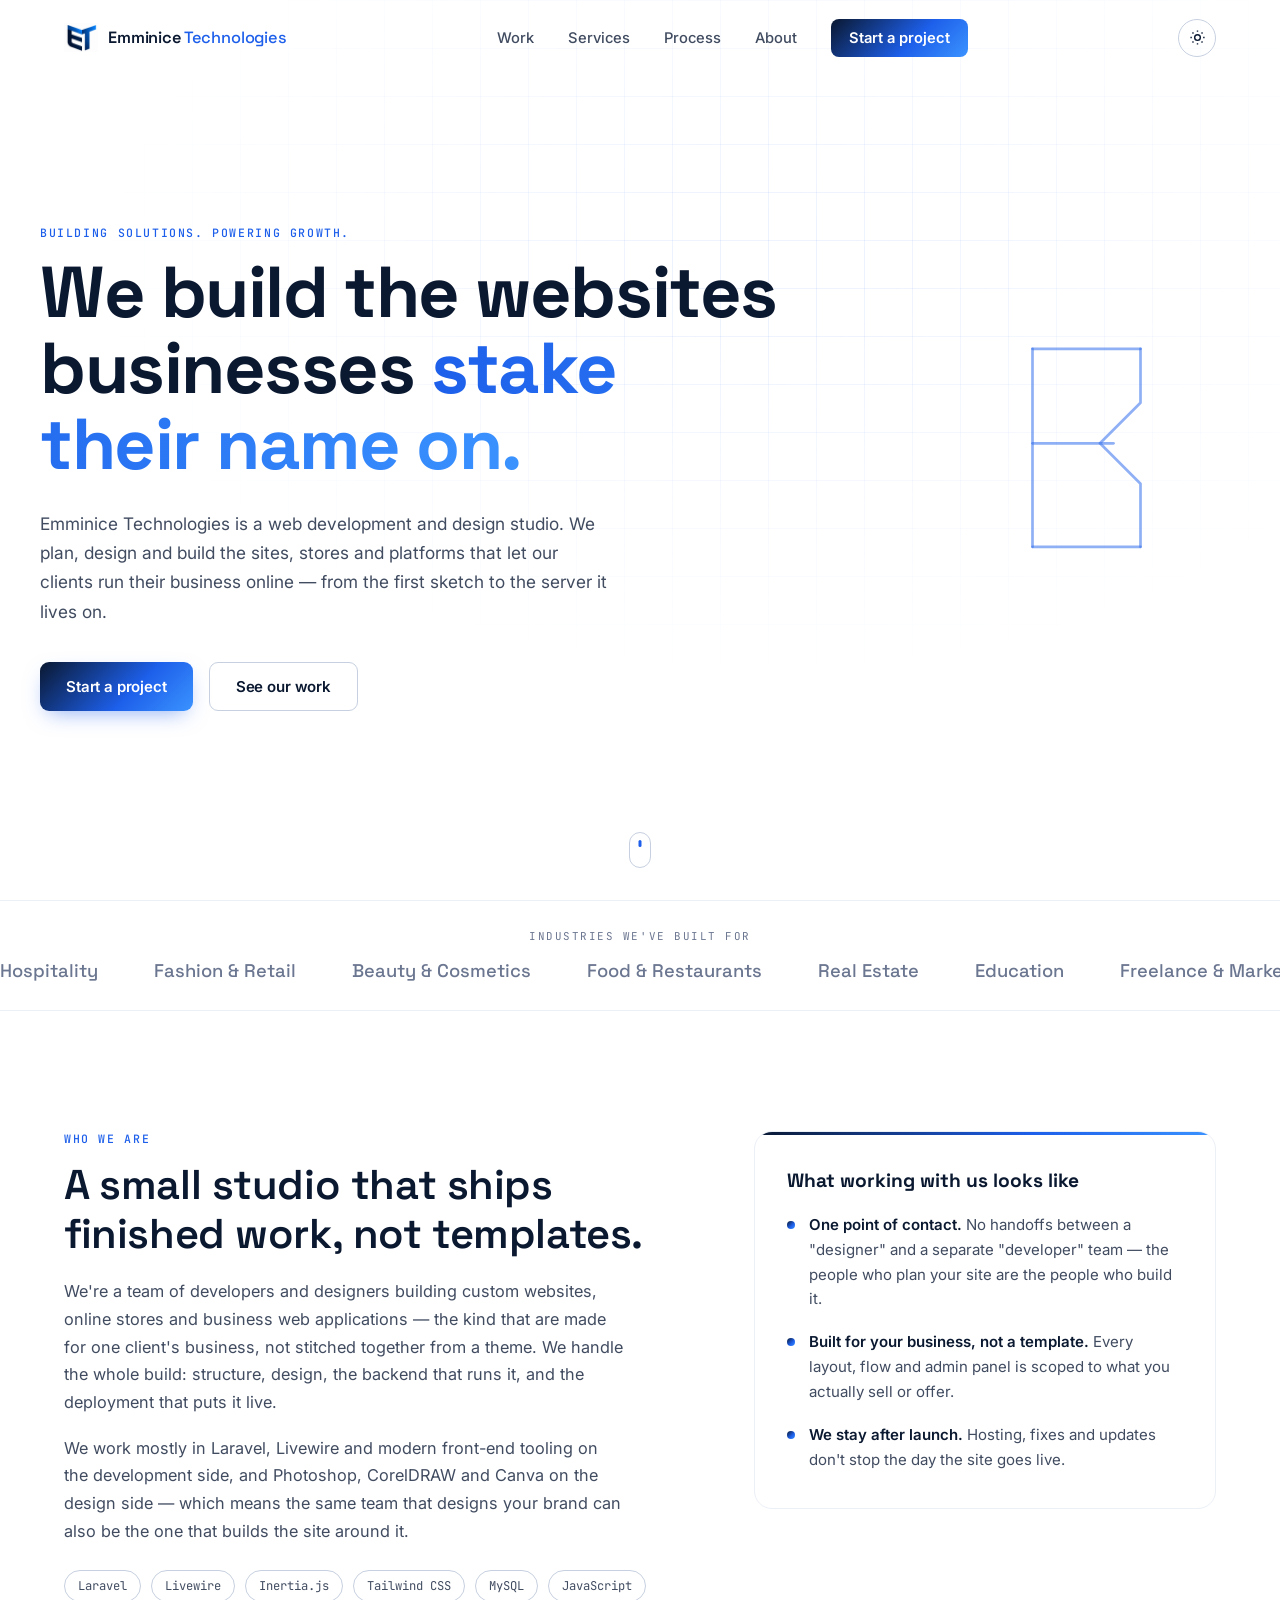
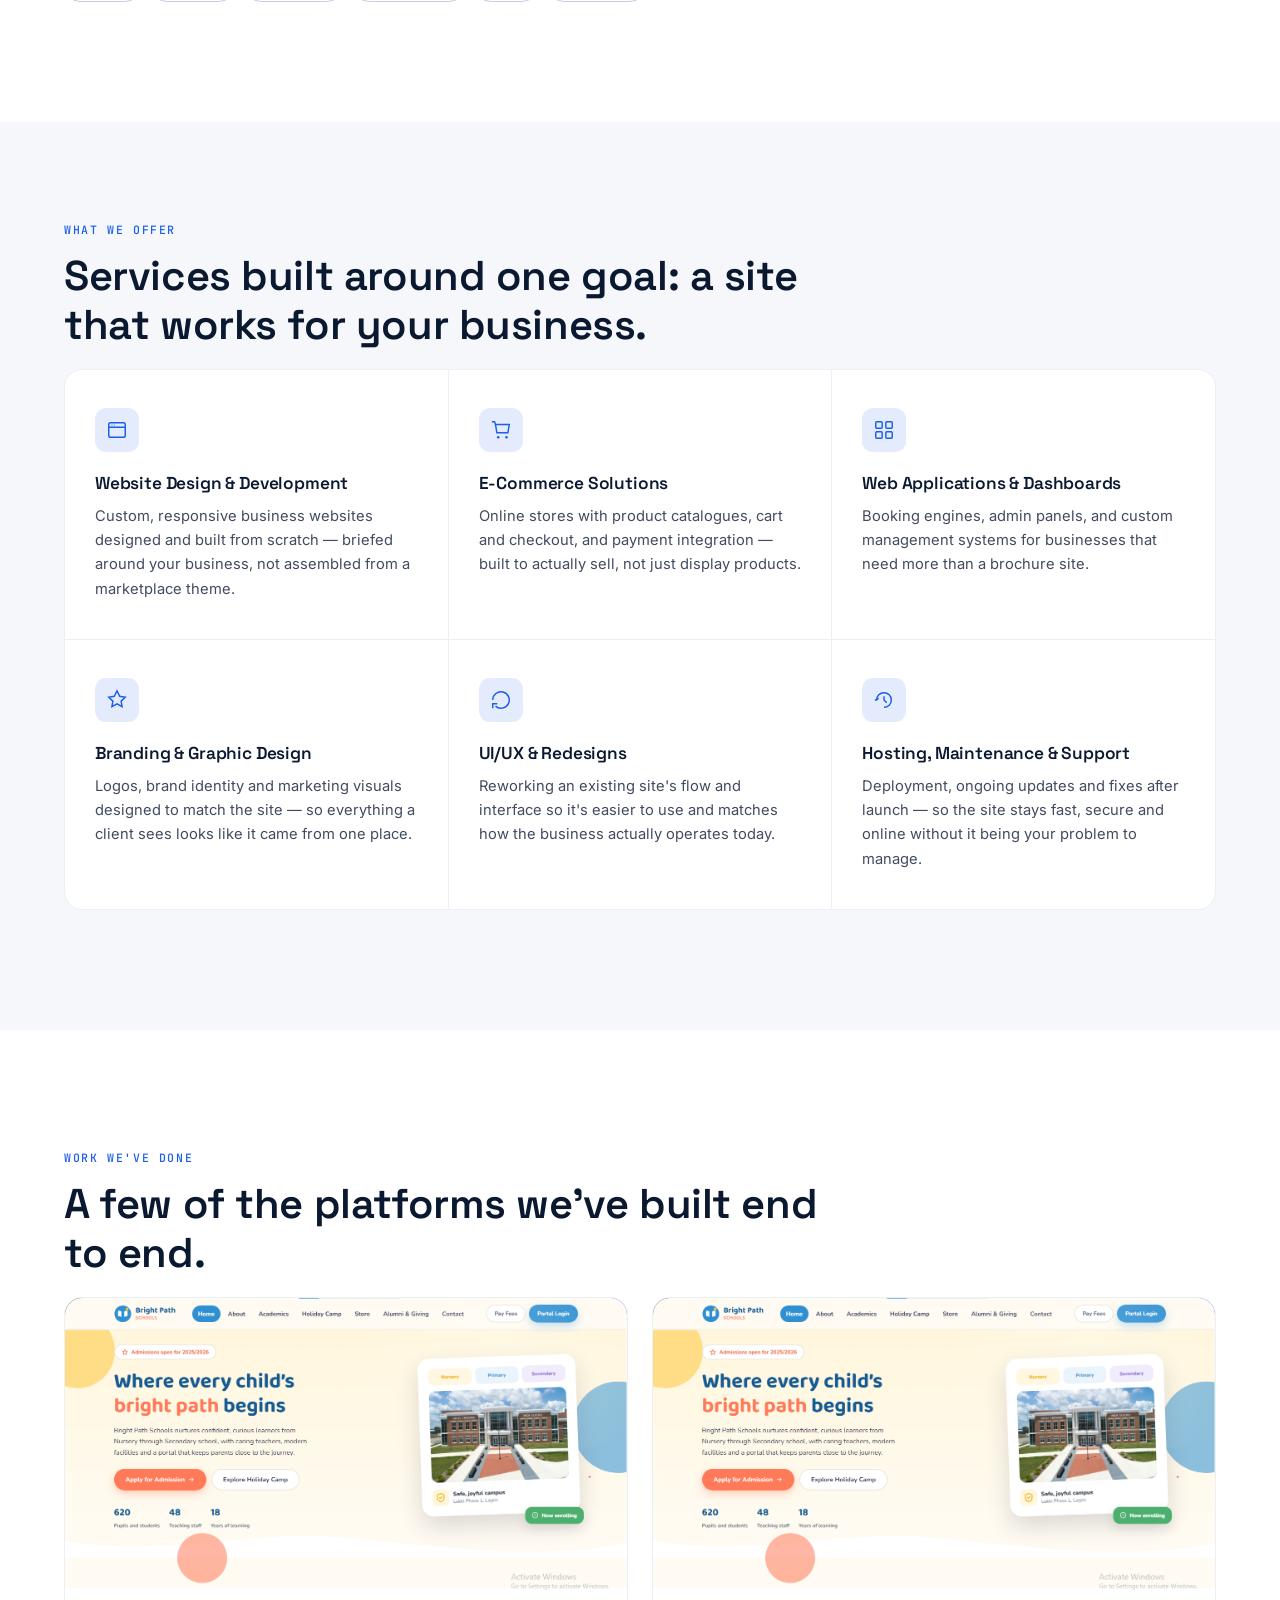
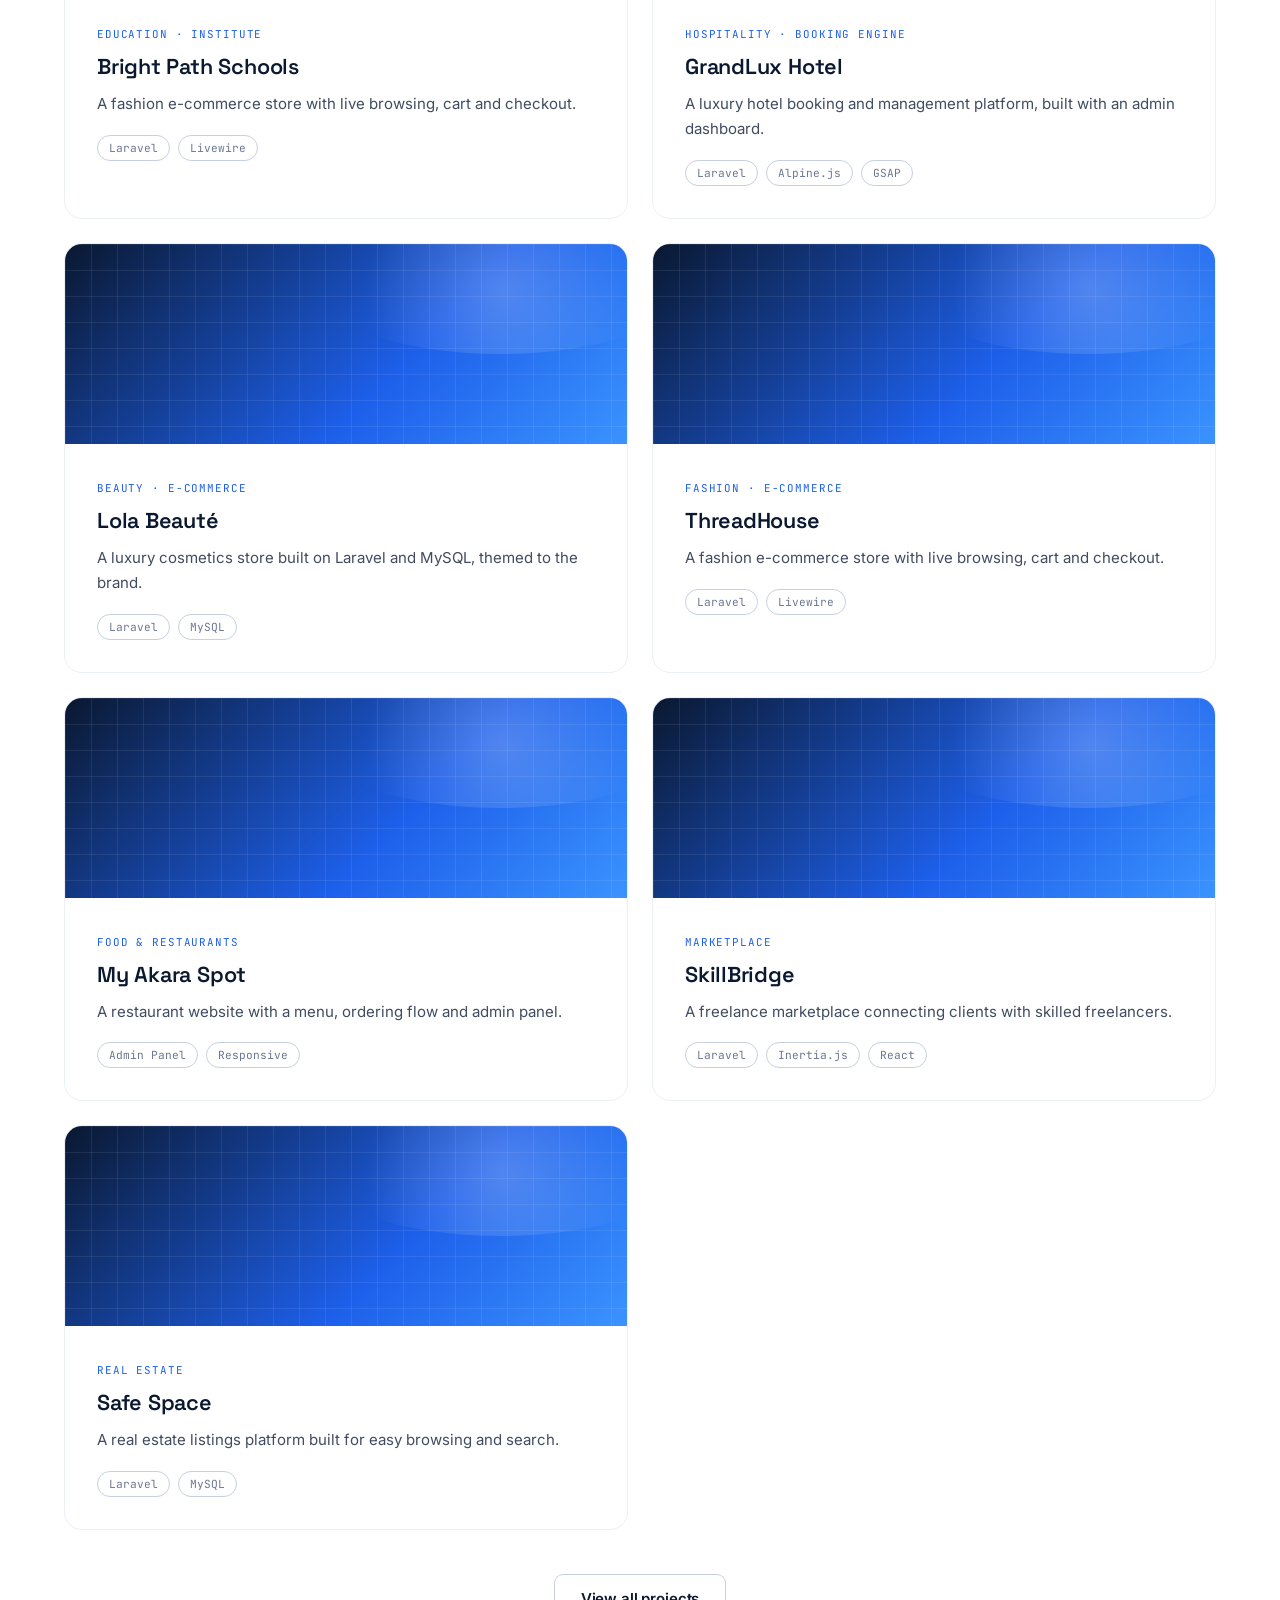
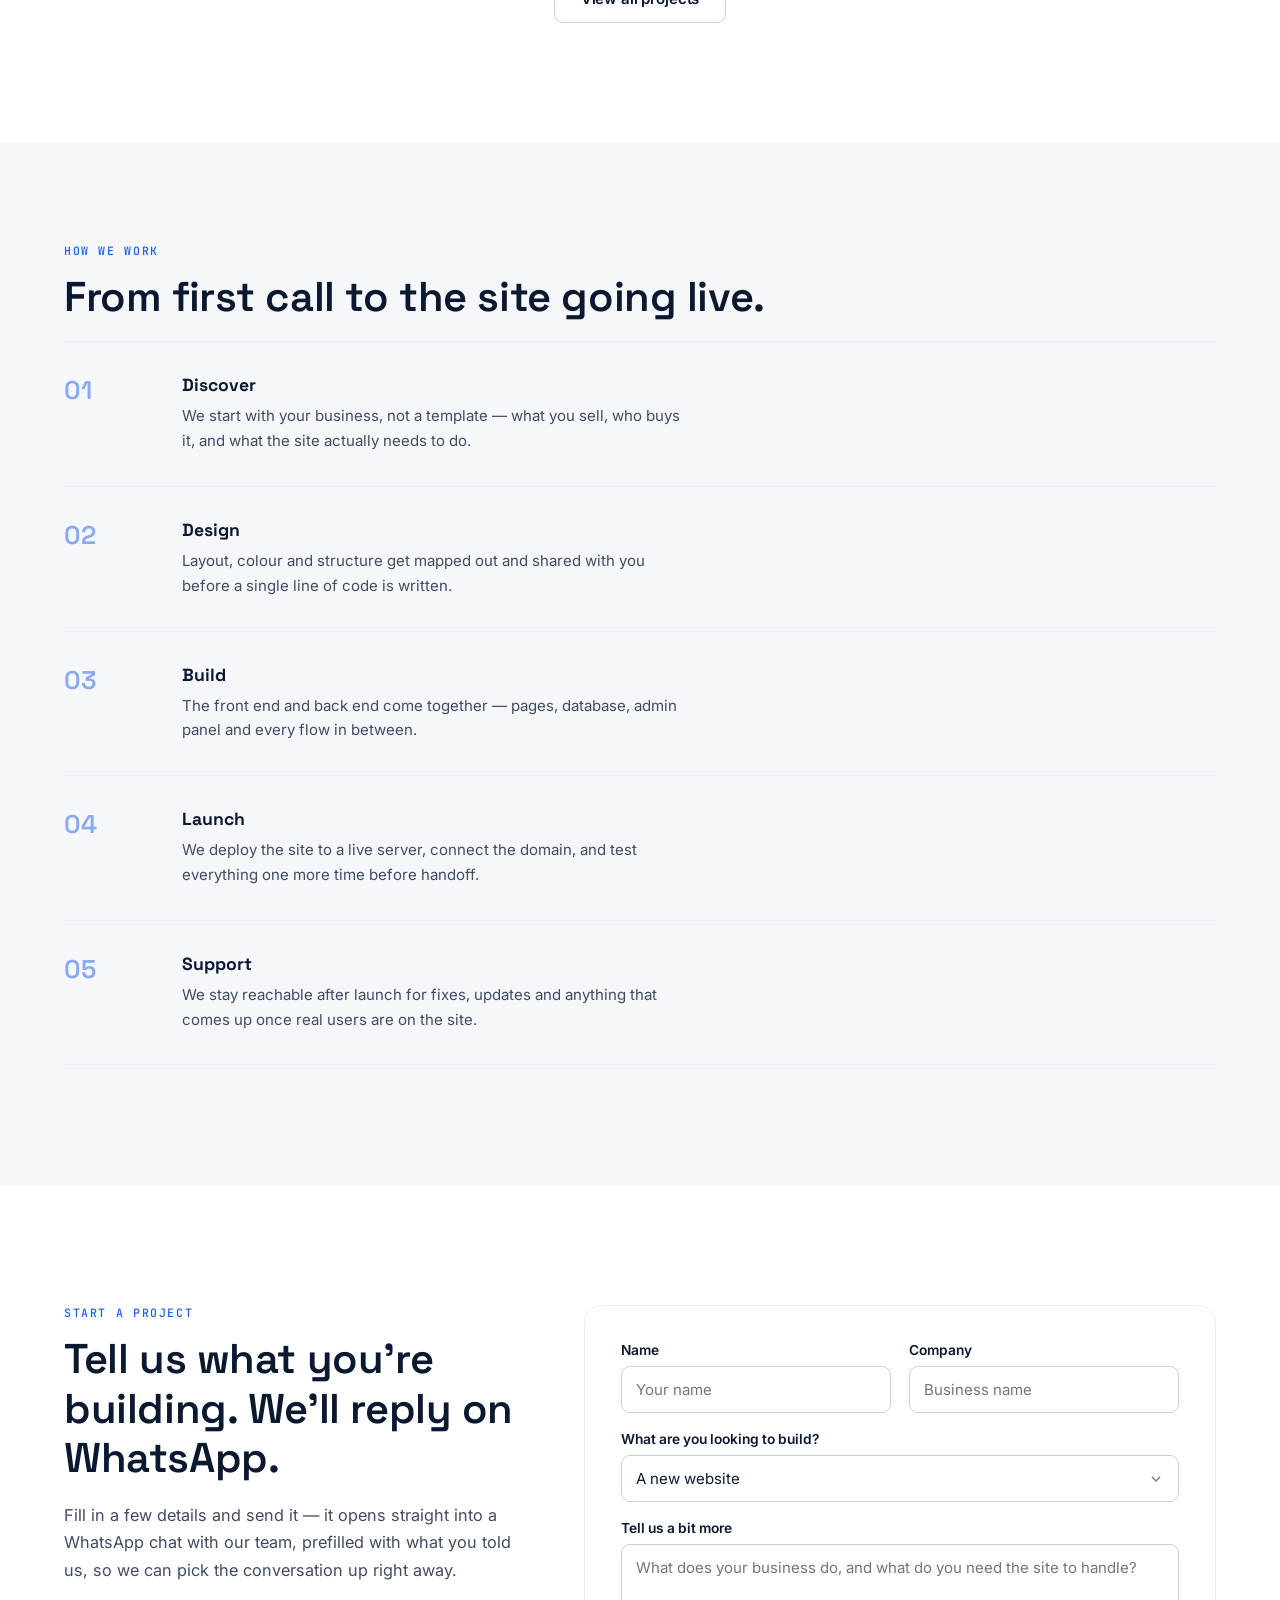
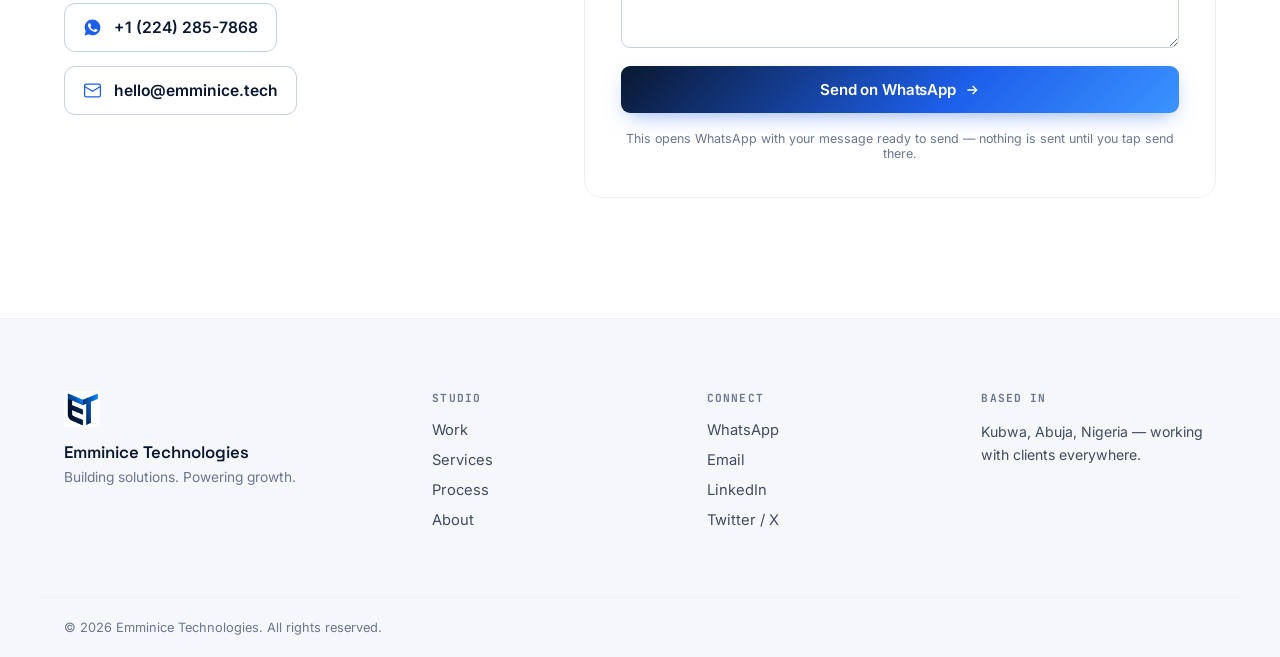
==== commit dc03aade: "Update index.html" ====
--- a/index.html
+++ b/index.html
@@ -183,6 +183,18 @@
     <h2 class="section-title" data-reveal>A few of the platforms we've built end to end.</h2>
 
     <div class="work-grid">
+
+<article class="work-card" data-reveal>
+        <div class="work-card-visual" data-visual="threadhouse">
+    <img class="work-card-visual" src="assets/projects/brightpath.jpg" alt="Bright Path Schools">
+</div>
+        <div class="work-card-body">
+          <span class="work-tag">Education · Institute</span>
+          <h3>Bright Path Schools</h3>
+          <p>A fashion e-commerce store with live browsing, cart and checkout.</p>
+          <div class="work-meta"><span>Laravel</span><span>Livewire</span></div>
+        </div>
+      </article>
 
       <article class="work-card" data-reveal>
         <div class="work-card-visual" data-visual="grandlux">
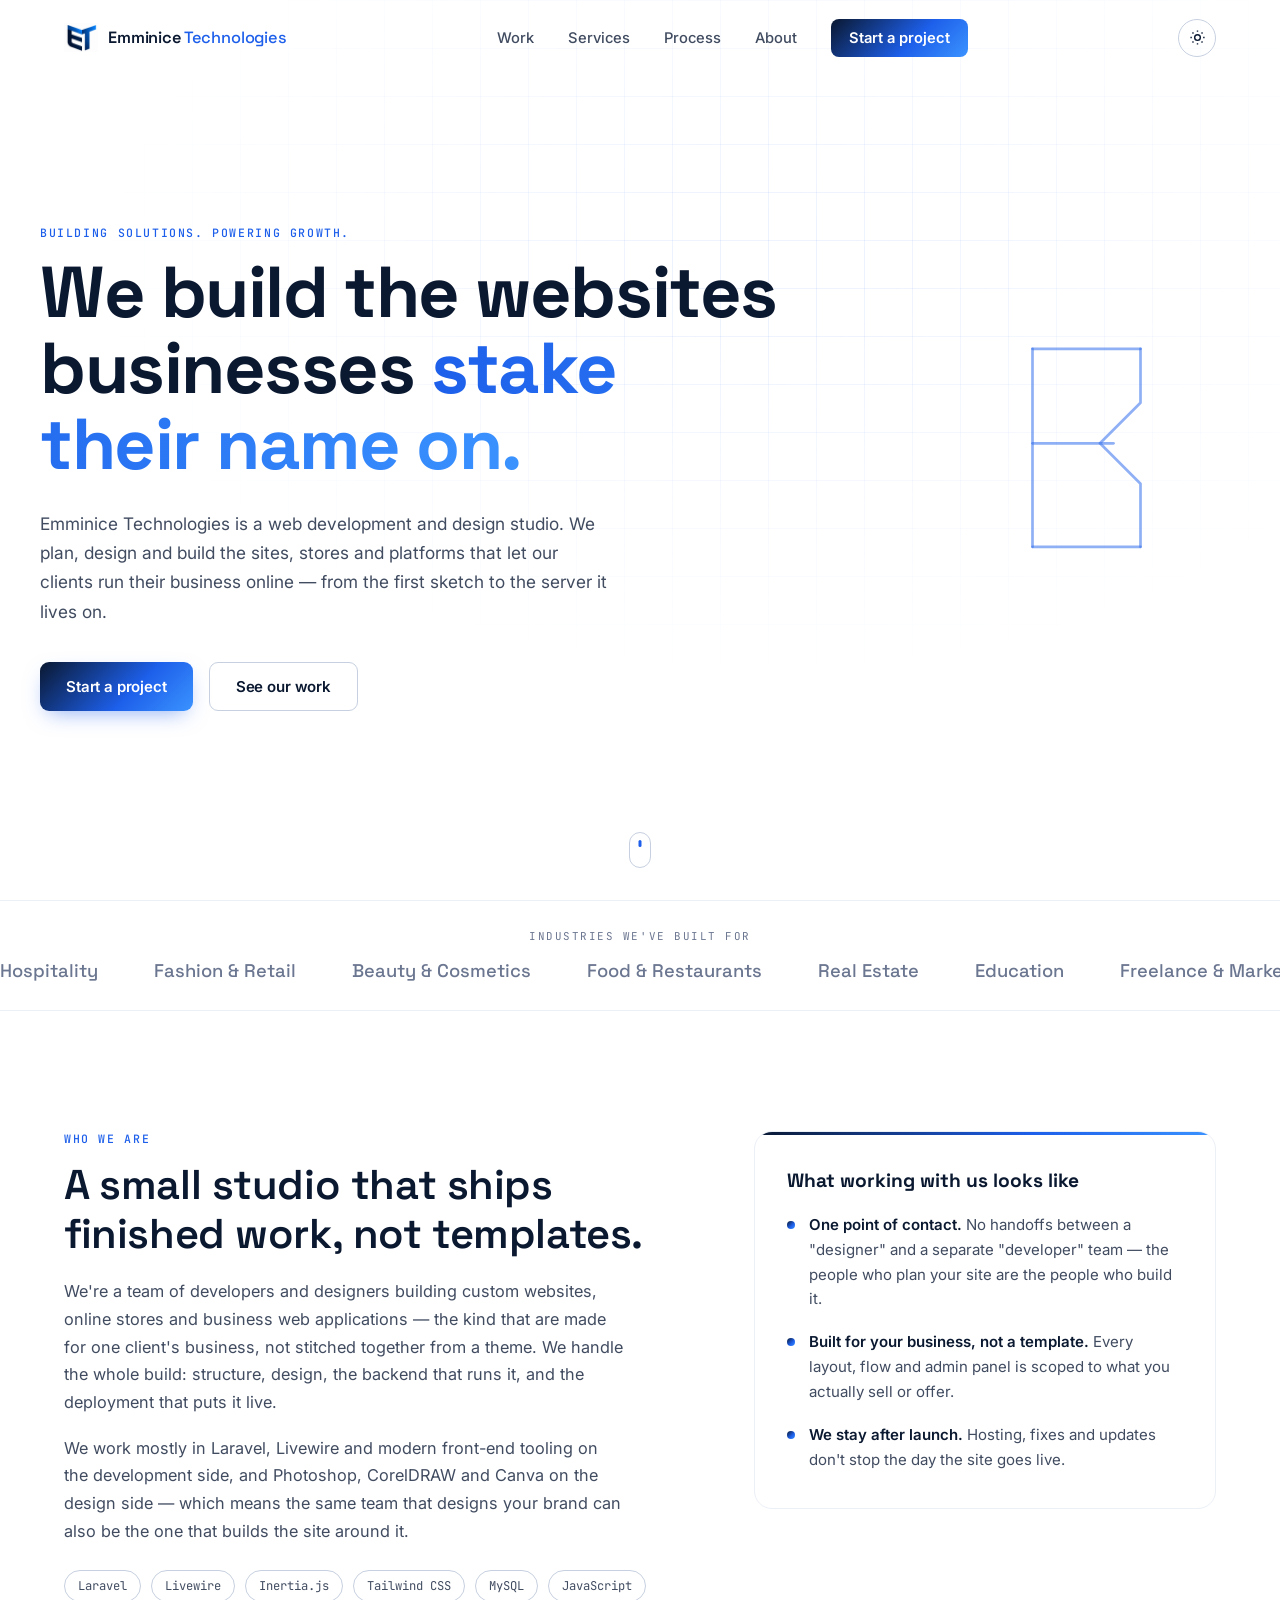
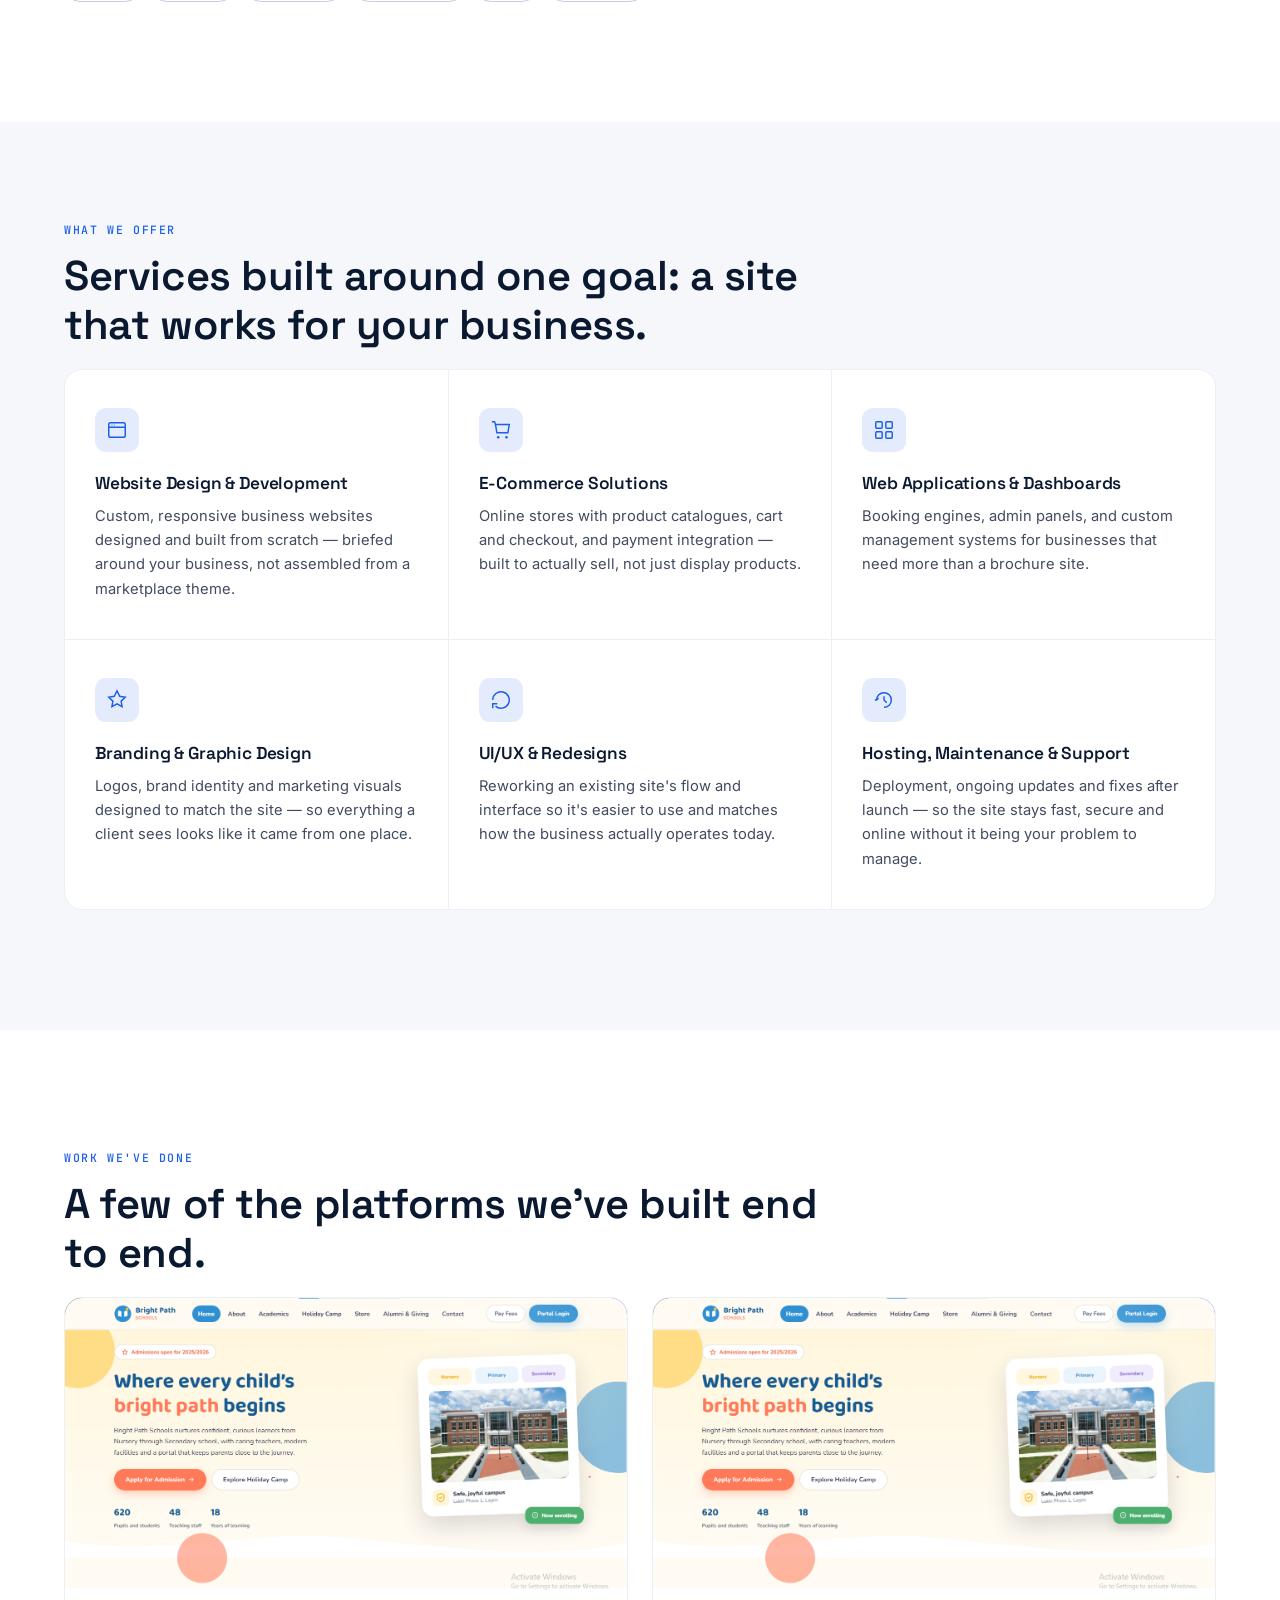
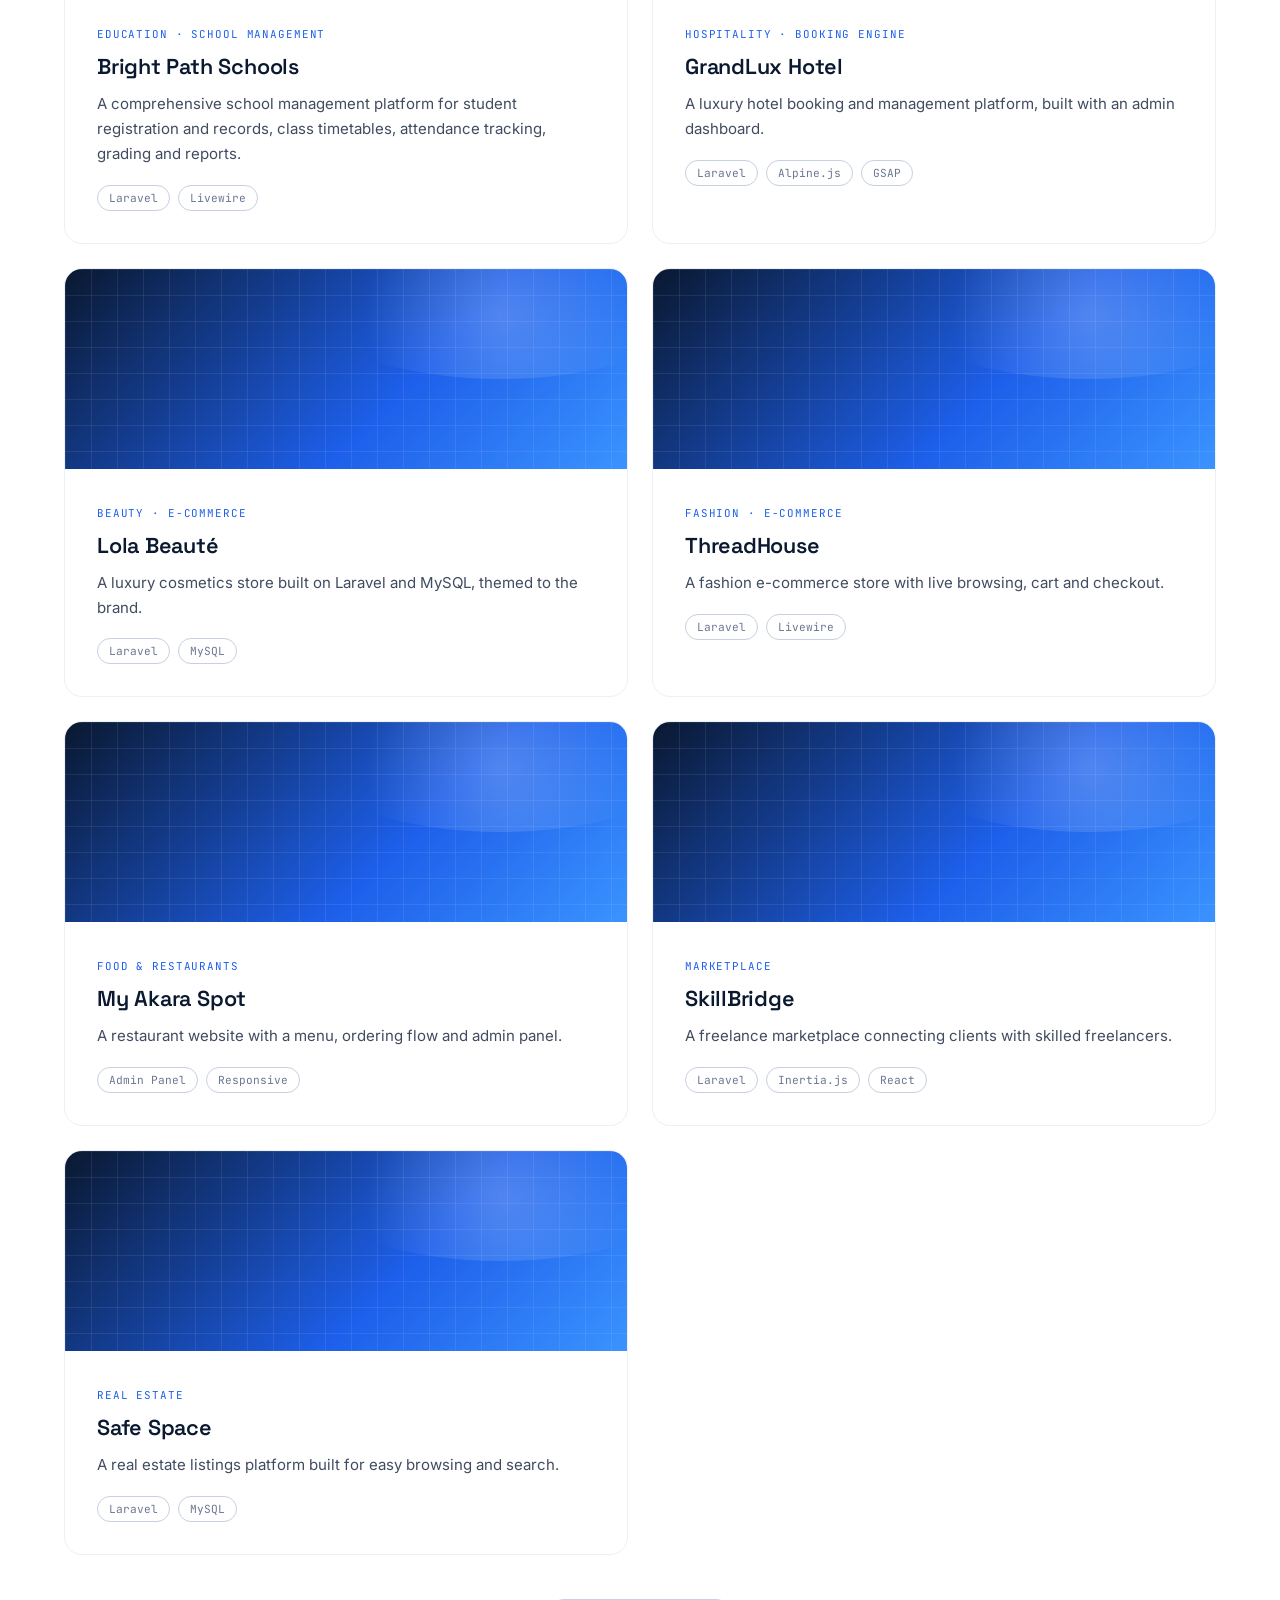
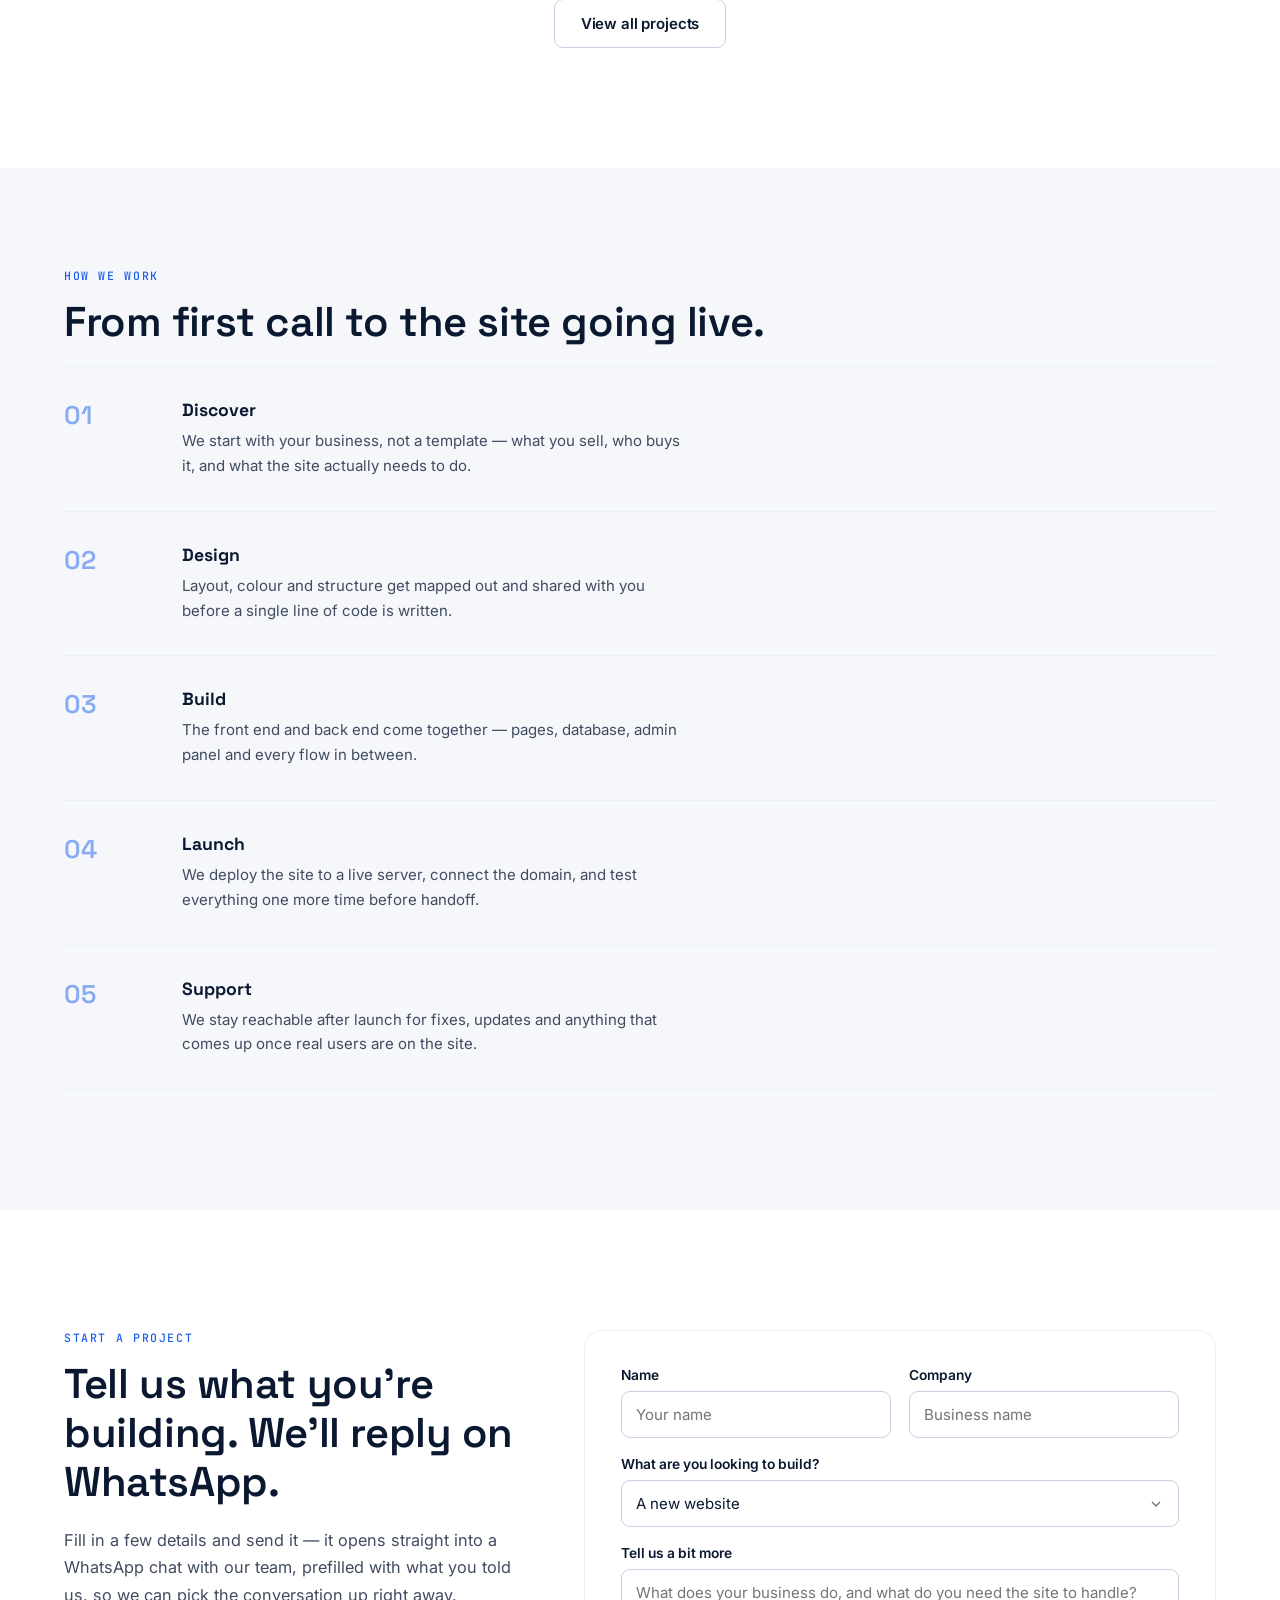
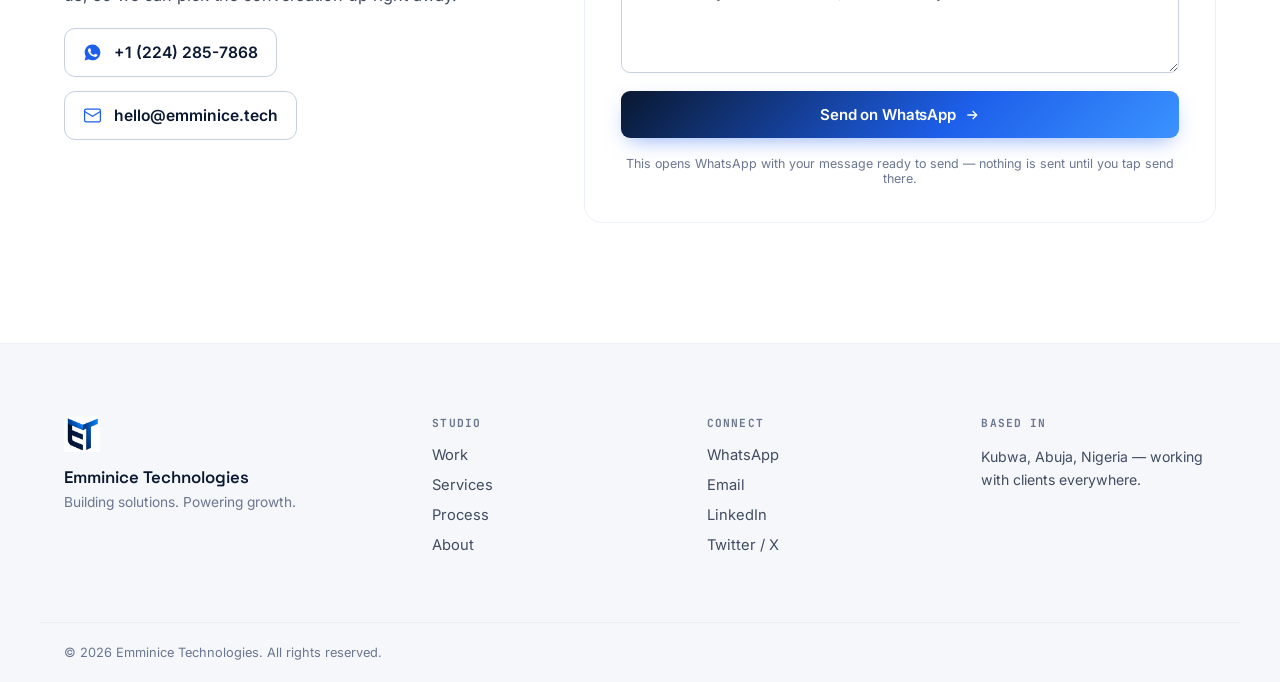
==== commit 01e43356: "Update index.html" ====
--- a/index.html
+++ b/index.html
@@ -189,9 +189,10 @@
     <img class="work-card-visual" src="assets/projects/brightpath.jpg" alt="Bright Path Schools">
 </div>
         <div class="work-card-body">
-          <span class="work-tag">Education · Institute</span>
+          <span class="work-tag">Education · School Management</span>
           <h3>Bright Path Schools</h3>
-          <p>A fashion e-commerce store with live browsing, cart and checkout.</p>
+          <p>A comprehensive school management platform for student registration and records, class timetables, attendance tracking, grading and reports.</p>
+    <div</p>
           <div class="work-meta"><span>Laravel</span><span>Livewire</span></div>
         </div>
       </article>
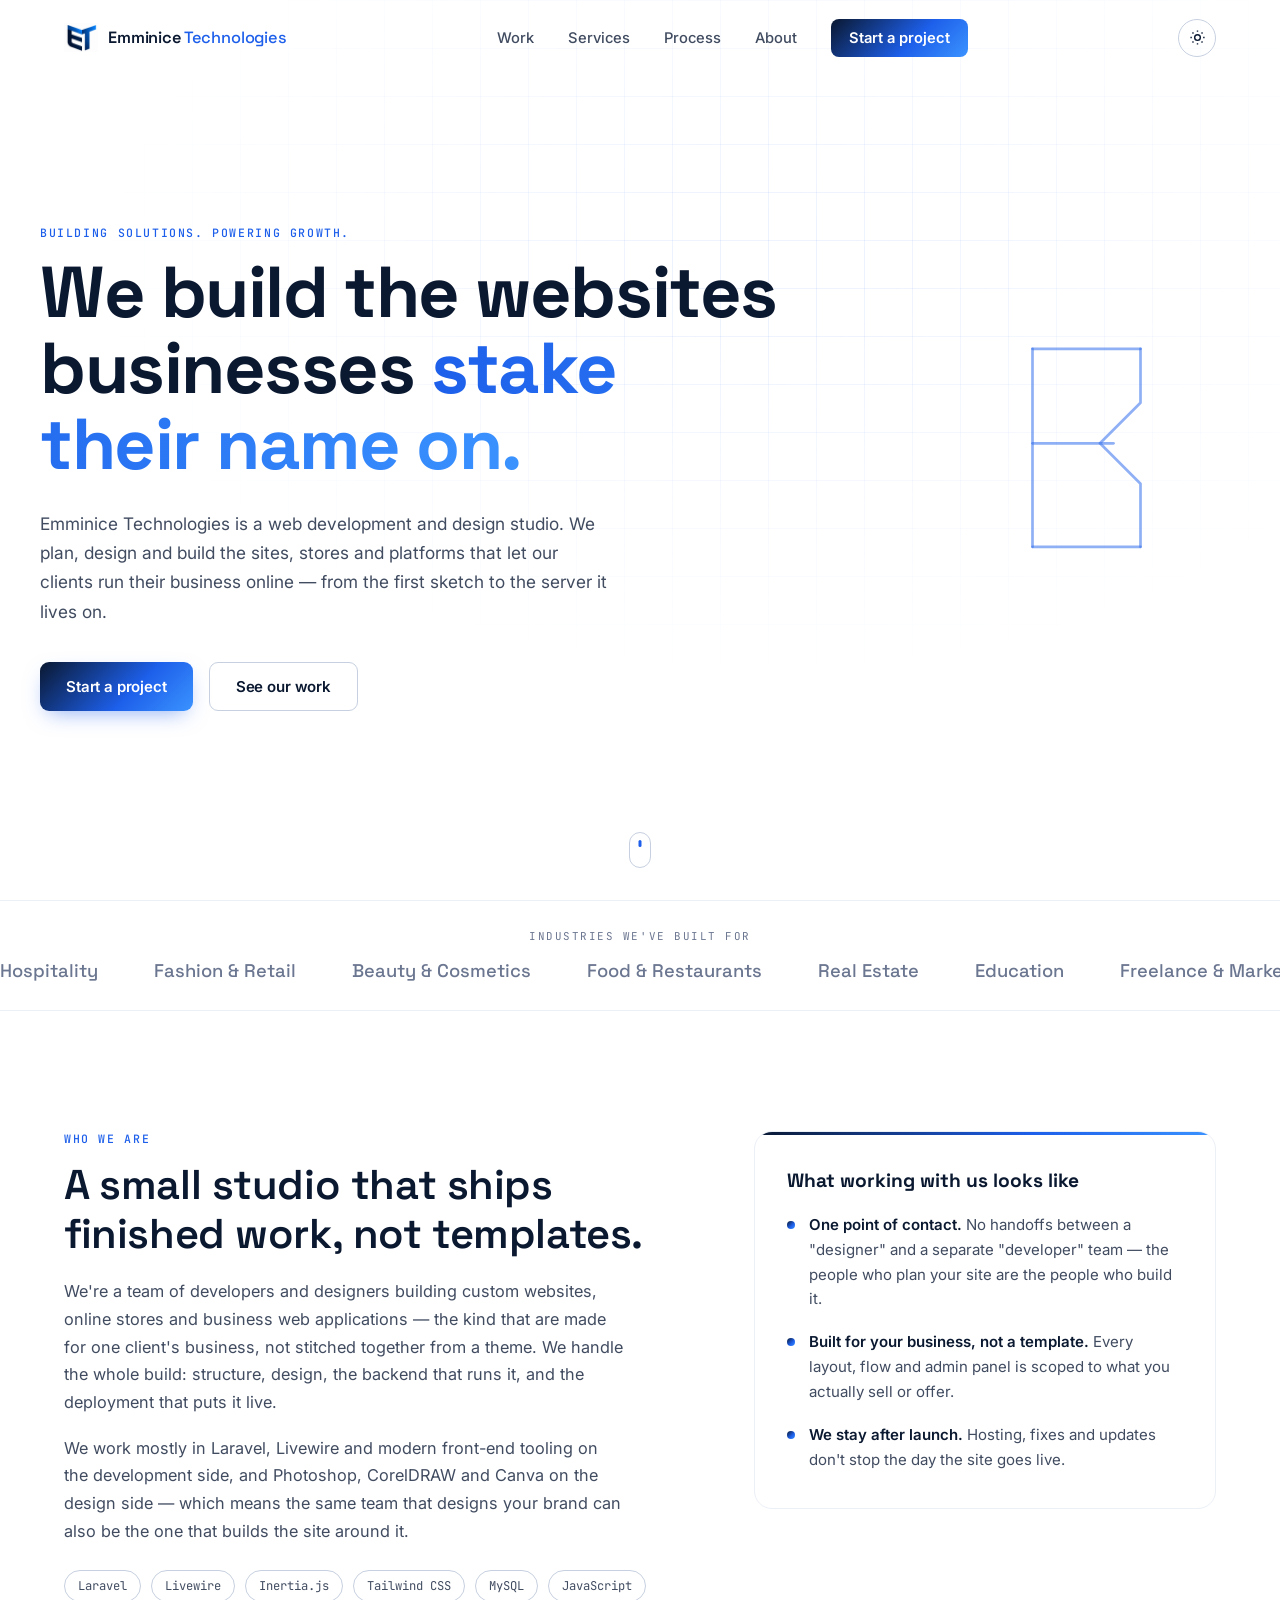
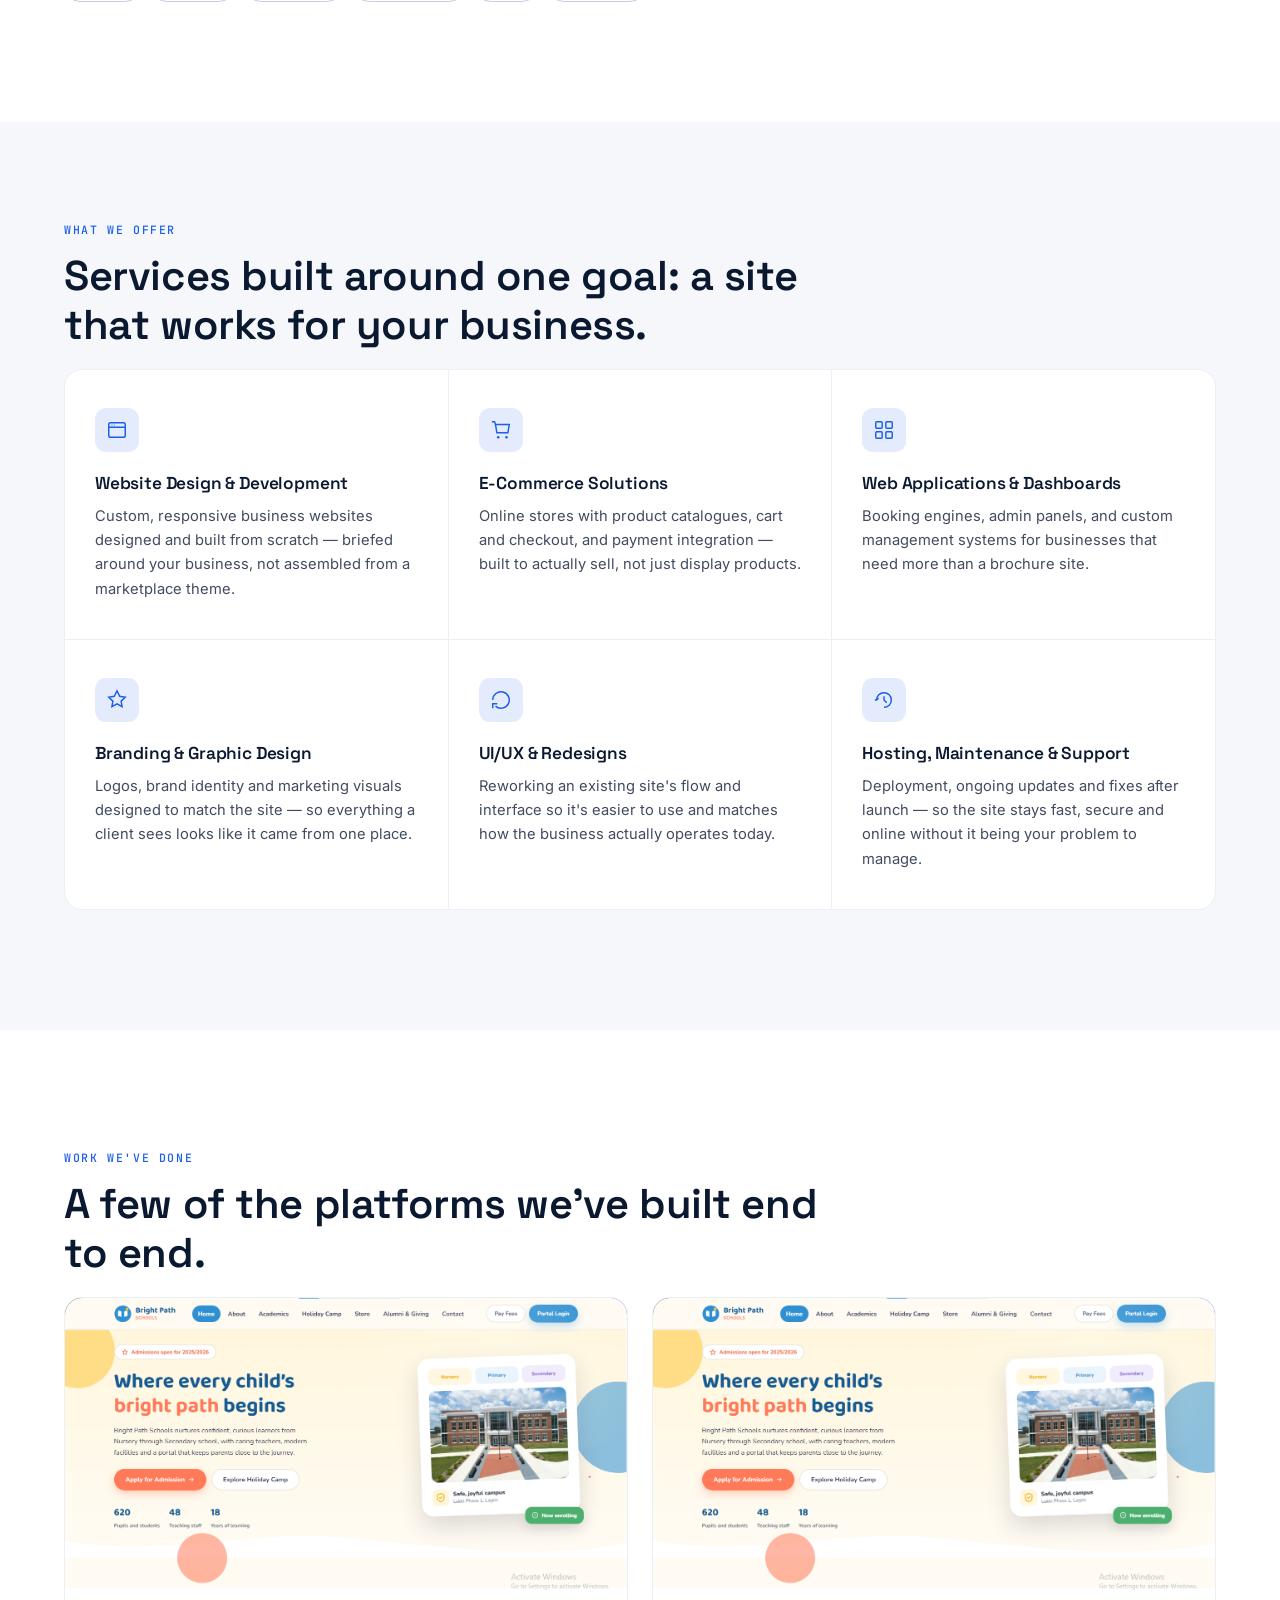
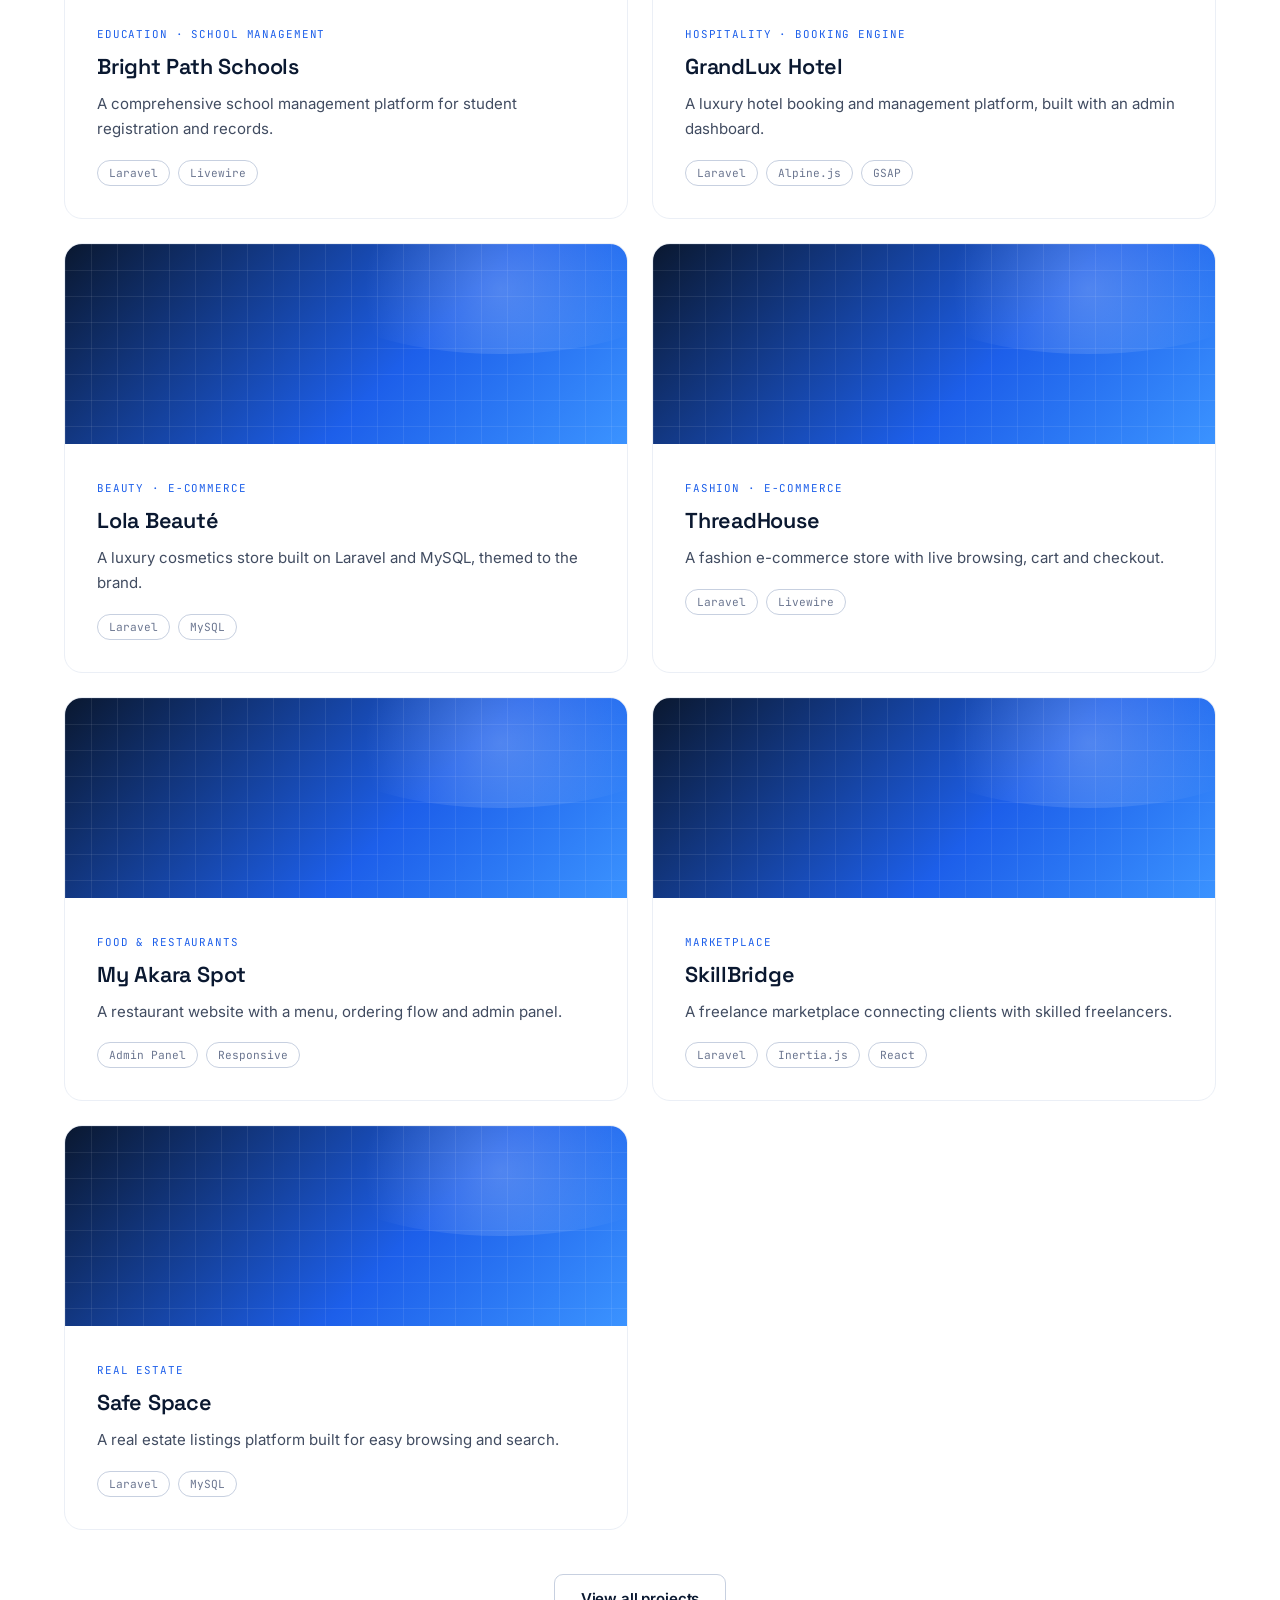
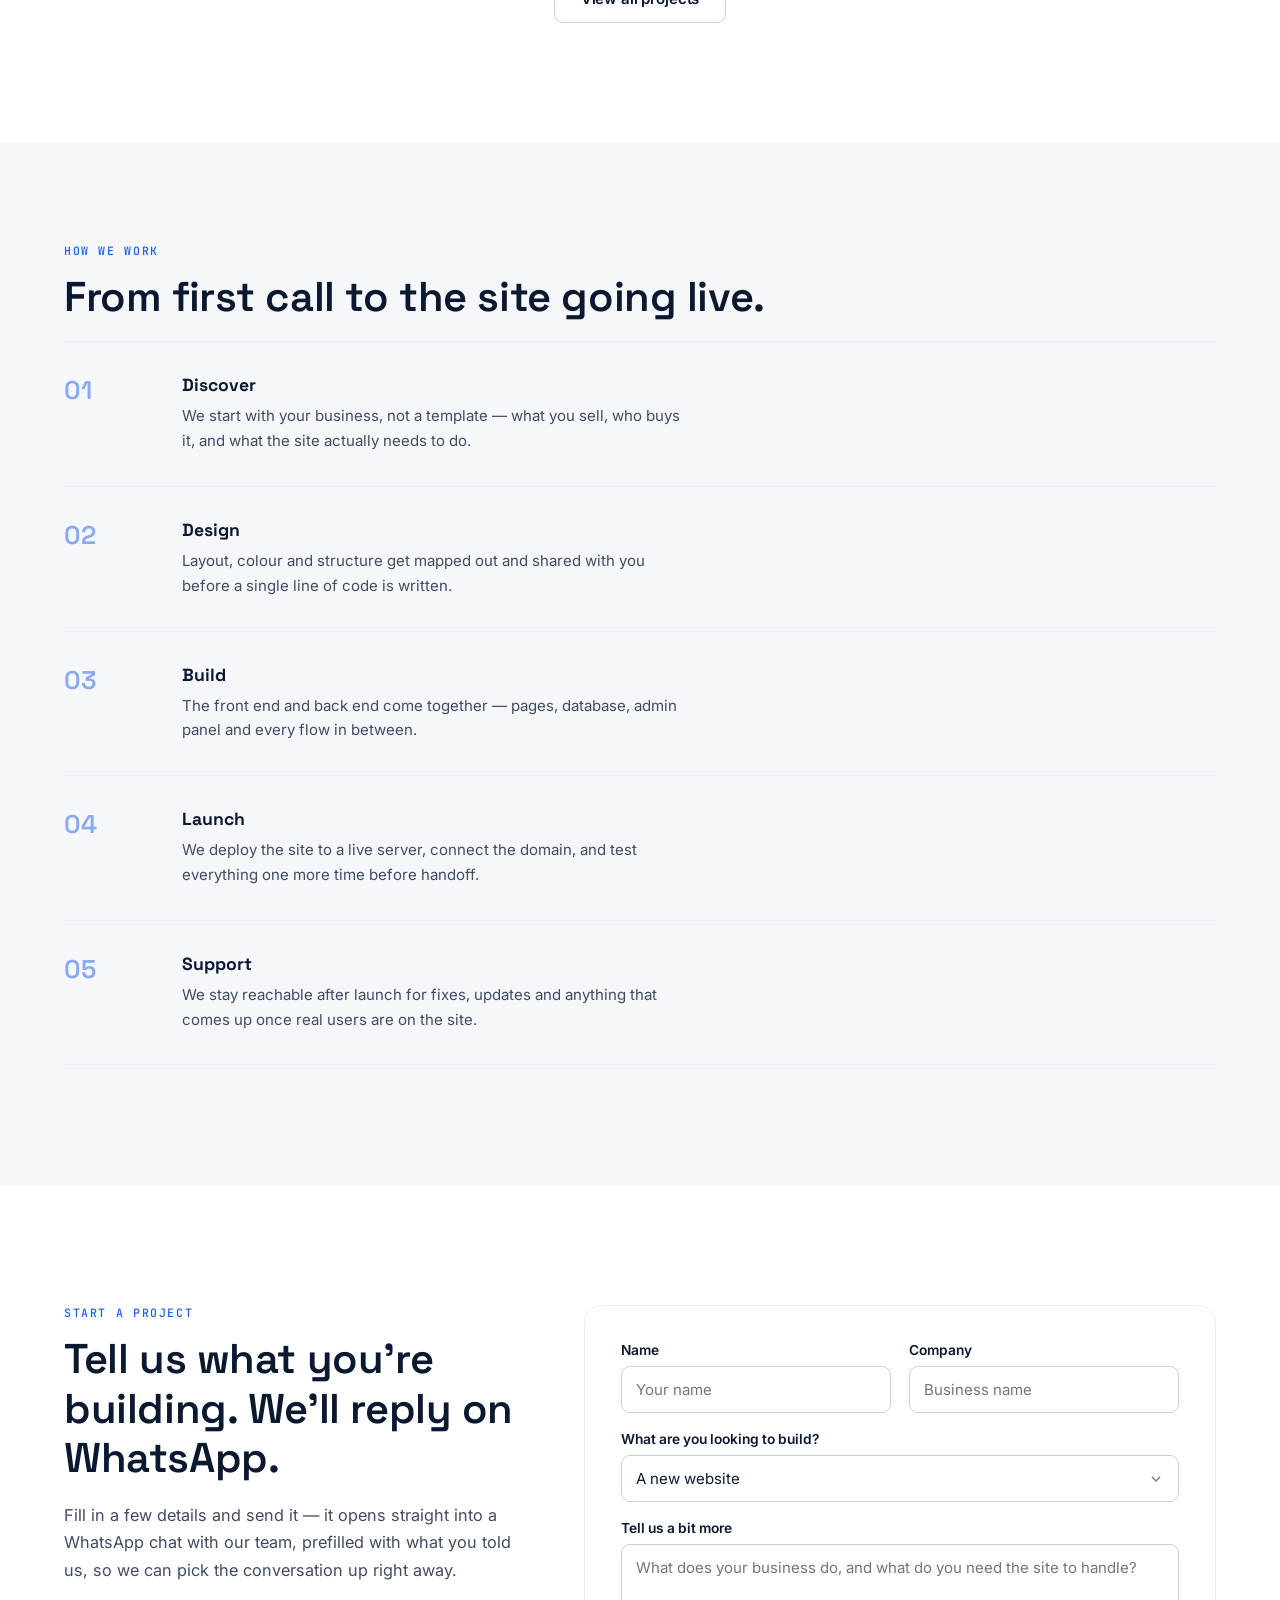
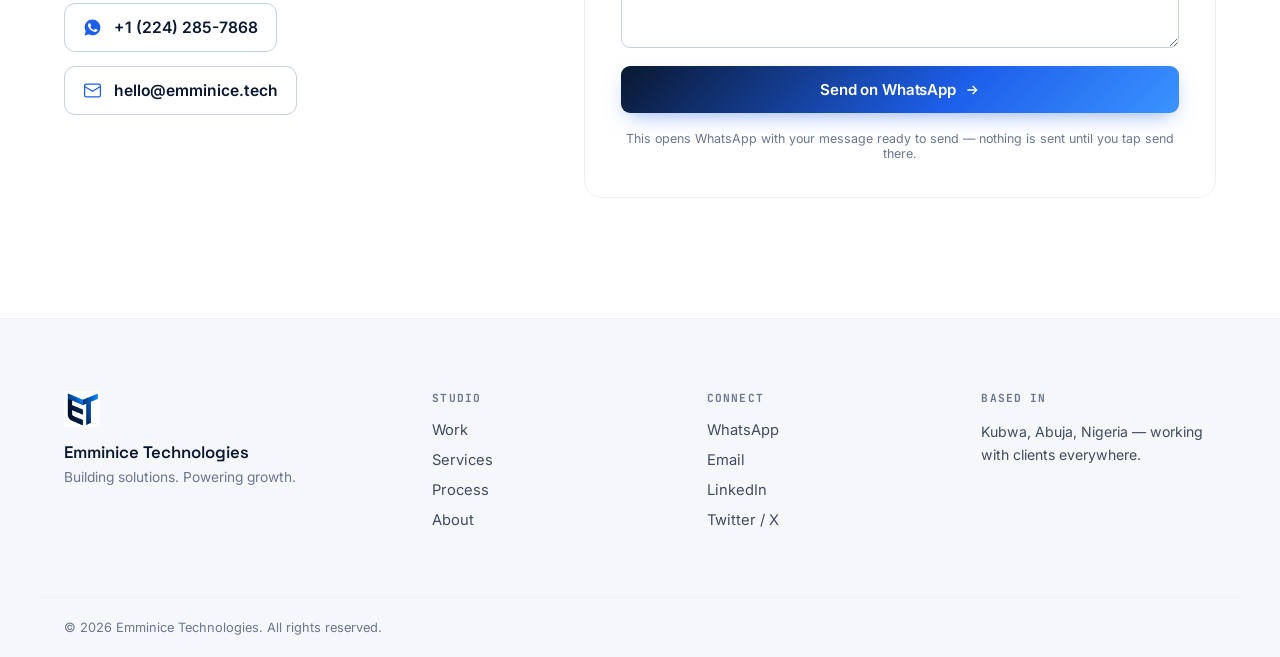
==== commit aabbffa4: "Update index.html" ====
--- a/index.html
+++ b/index.html
@@ -191,7 +191,7 @@
         <div class="work-card-body">
           <span class="work-tag">Education · School Management</span>
           <h3>Bright Path Schools</h3>
-          <p>A comprehensive school management platform for student registration and records, class timetables, attendance tracking, grading and reports.</p>
+          <p>A comprehensive school management platform for student registration and records.</p>
     <div</p>
           <div class="work-meta"><span>Laravel</span><span>Livewire</span></div>
         </div>
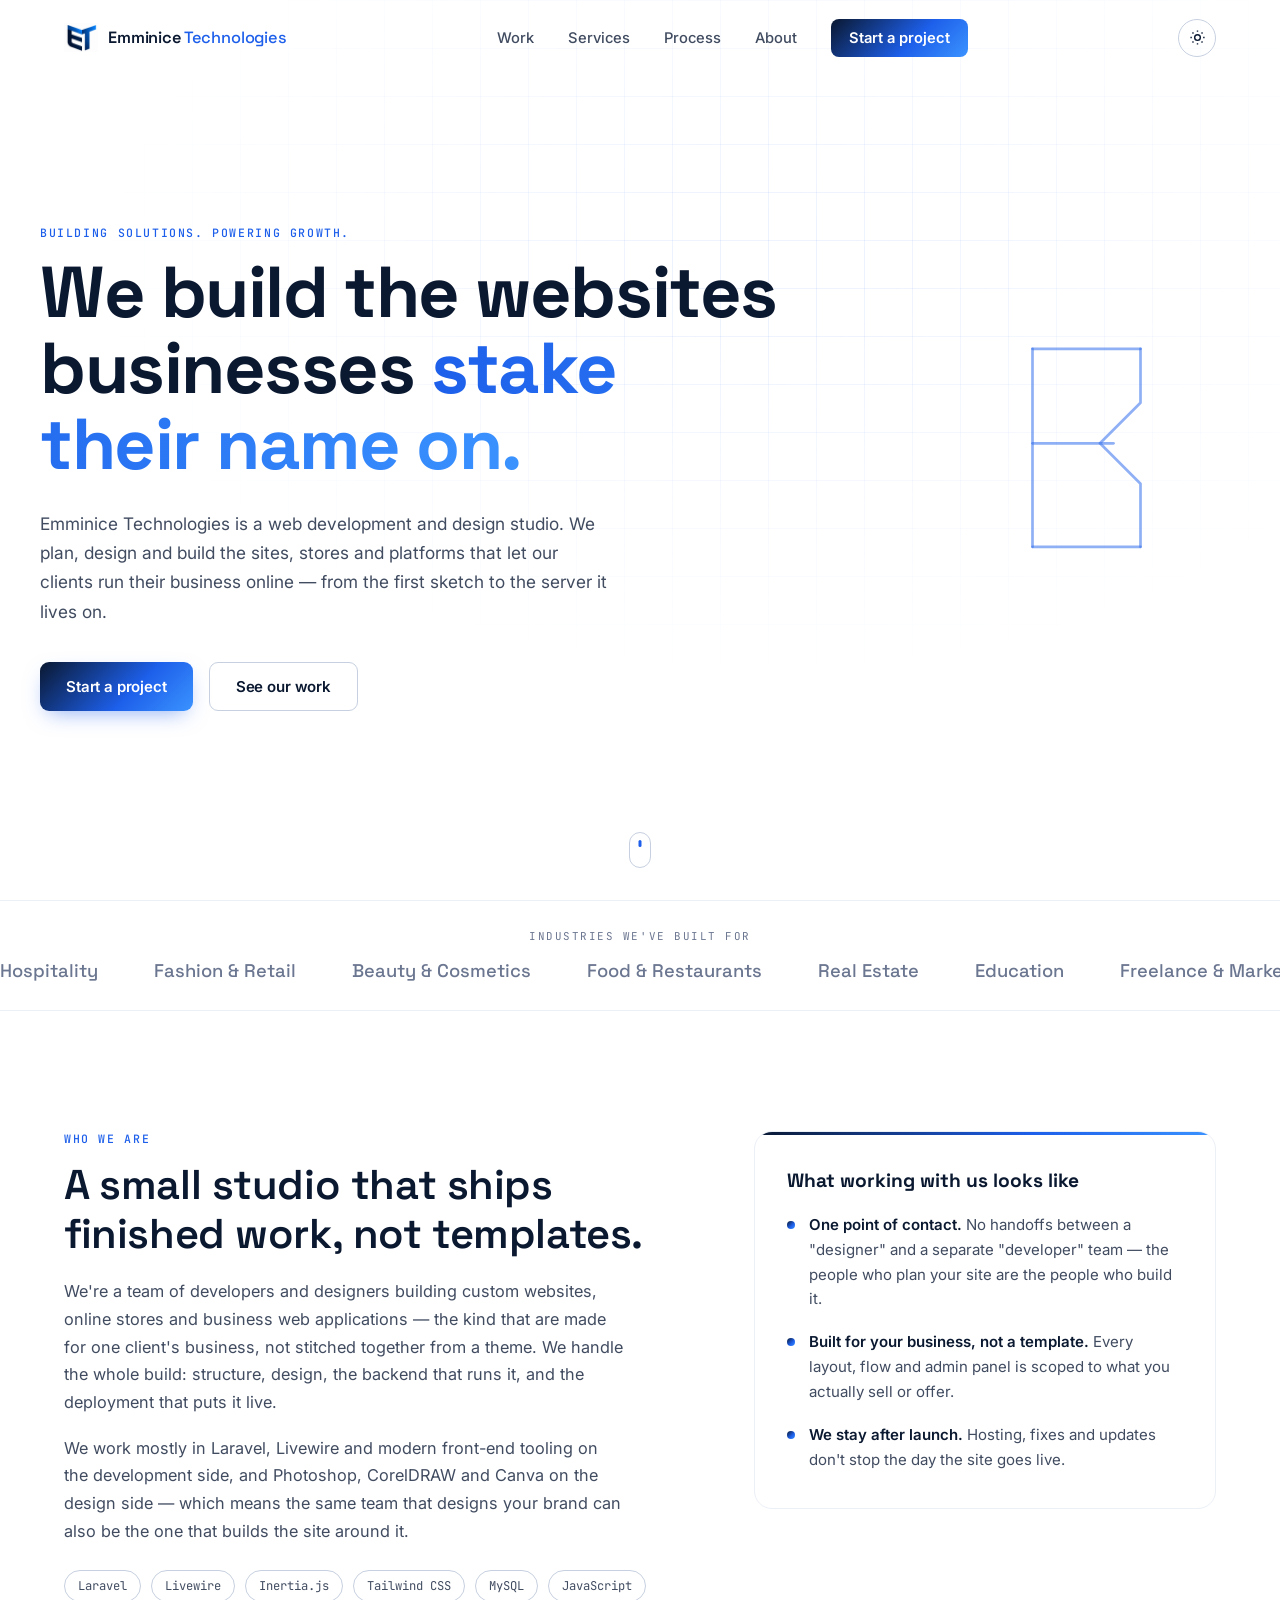
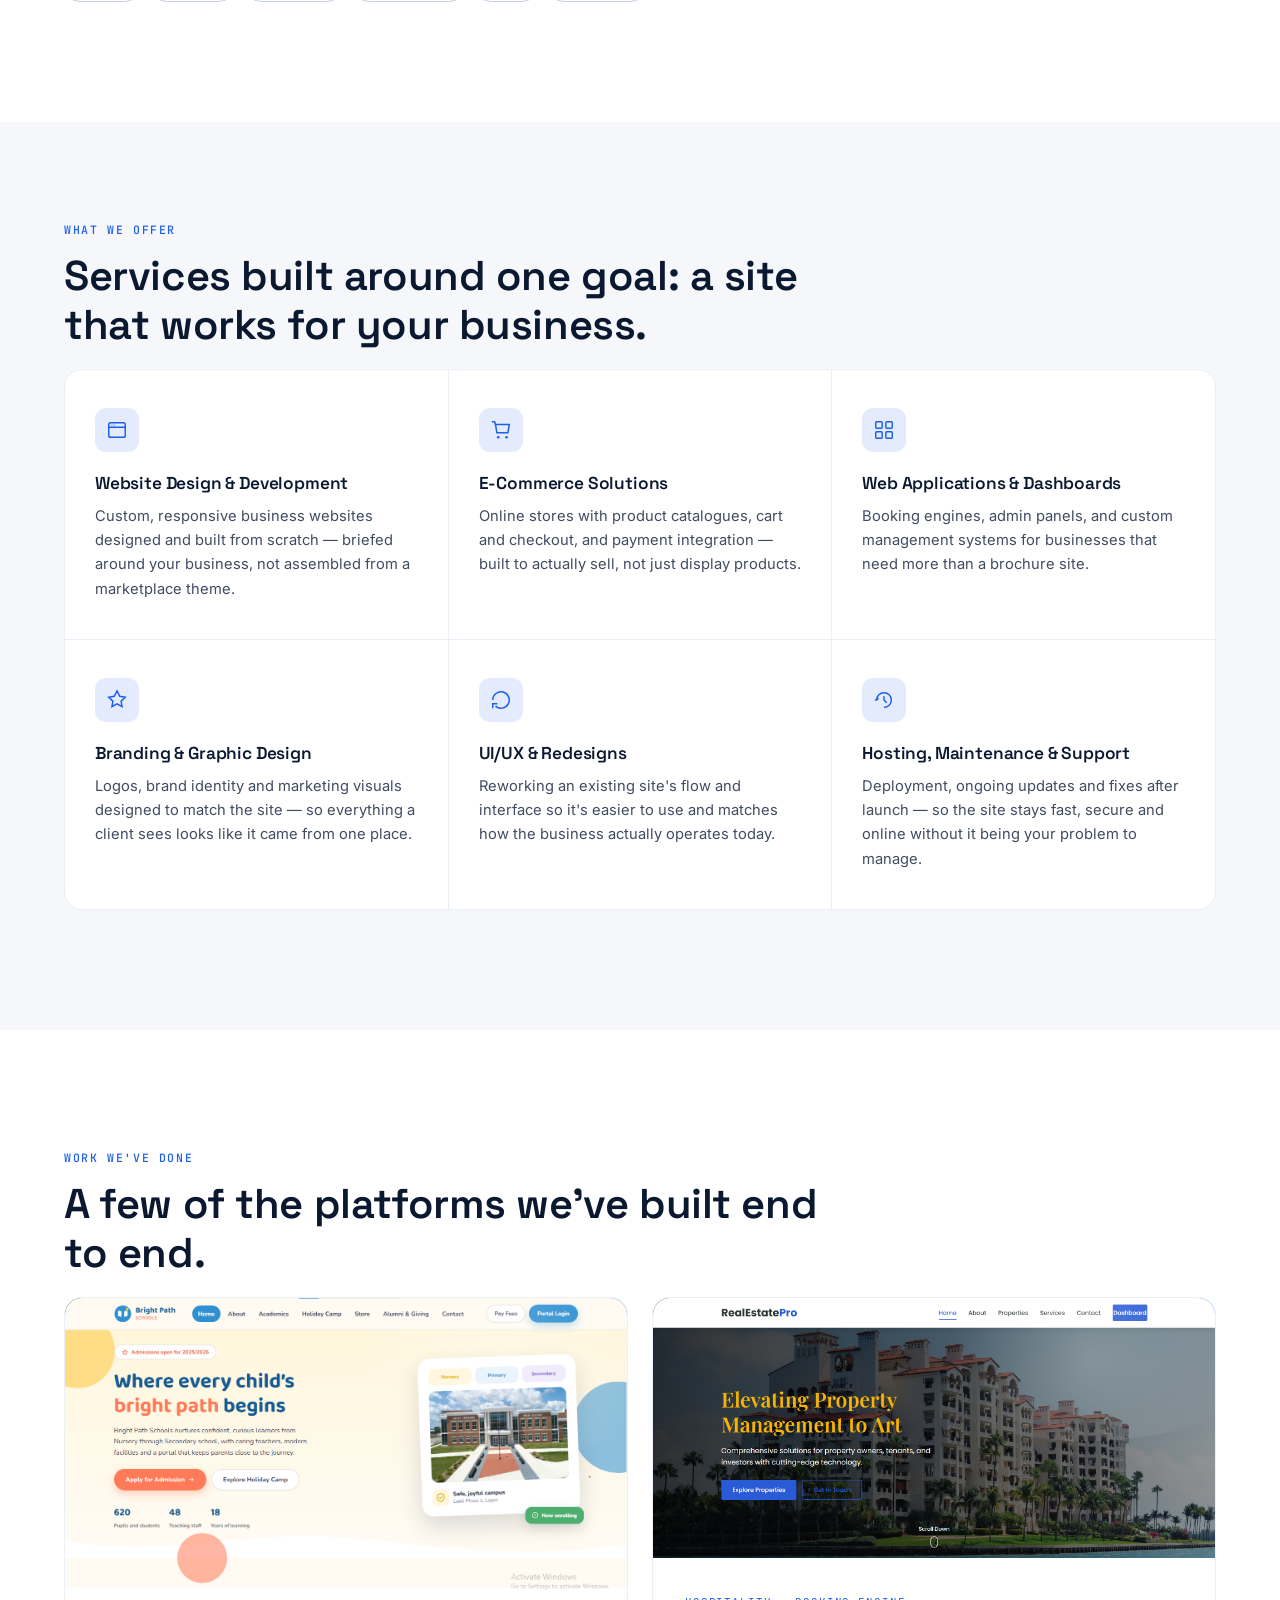
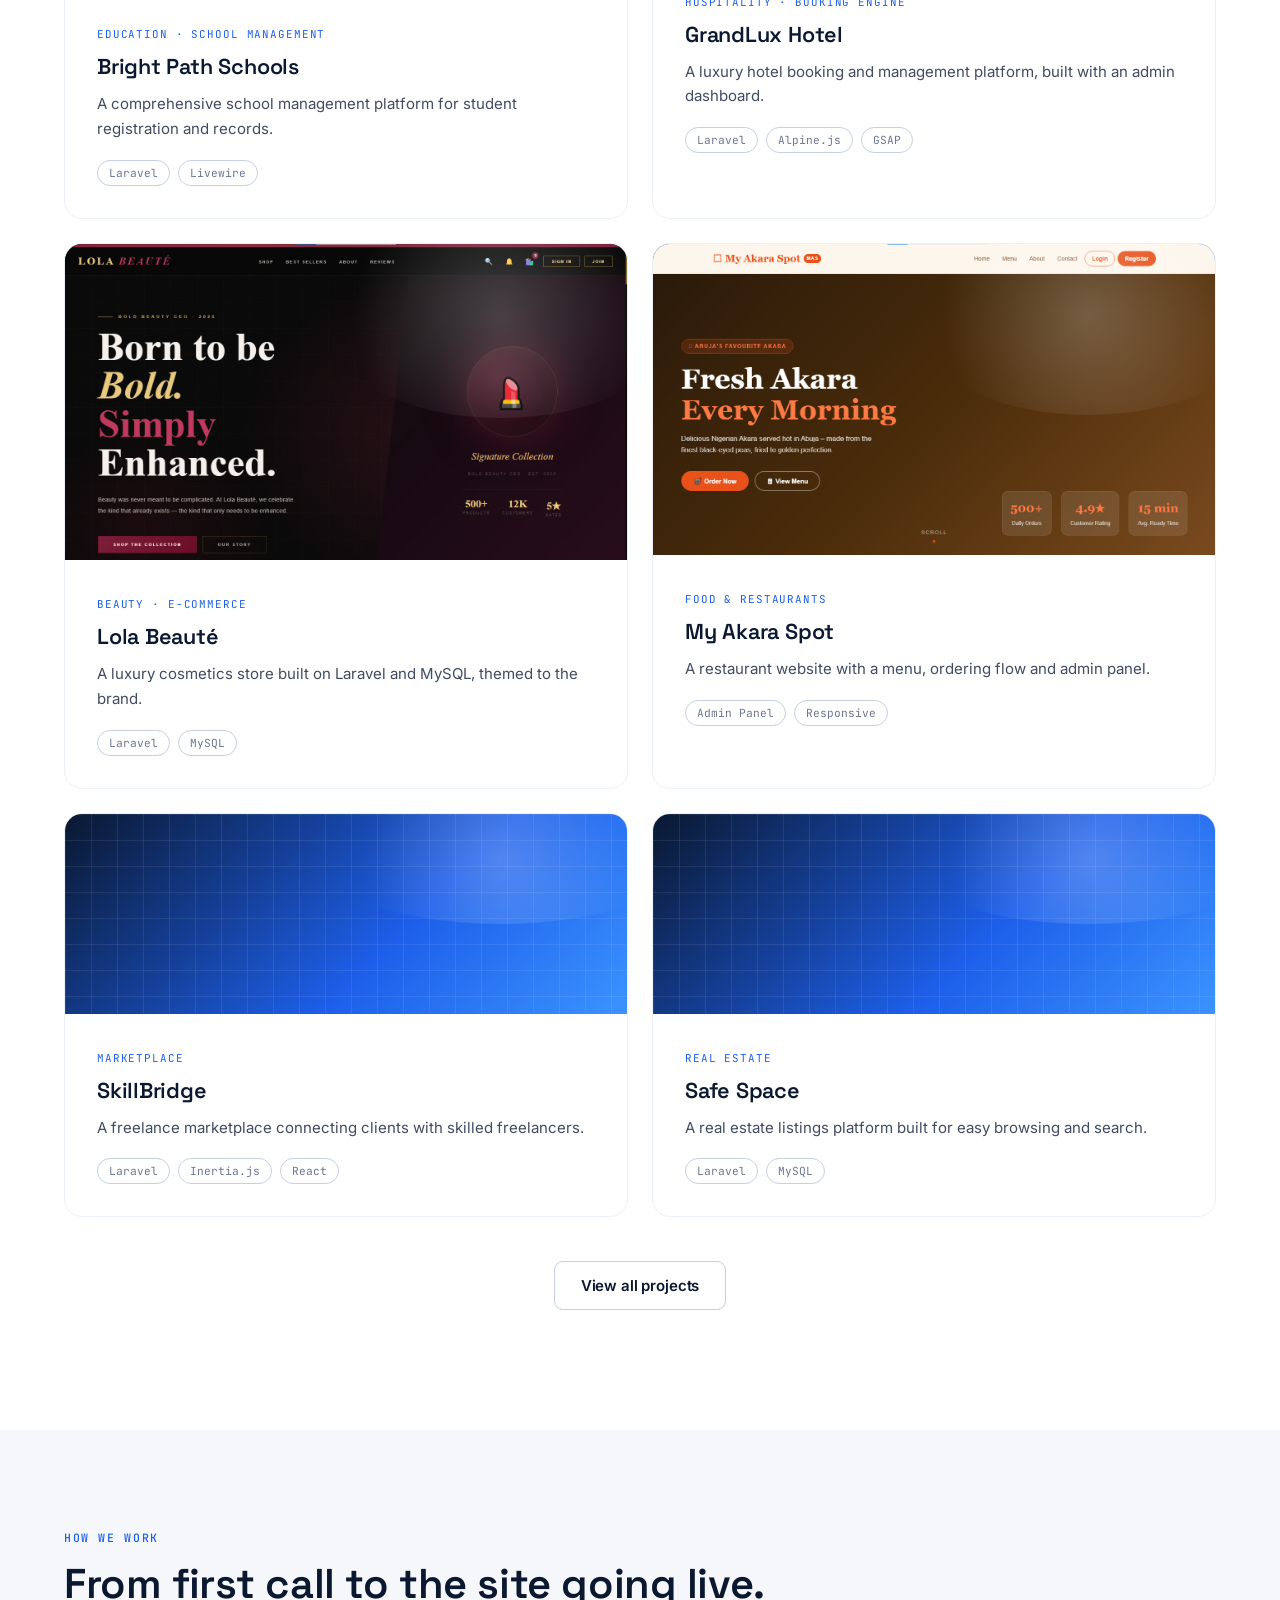
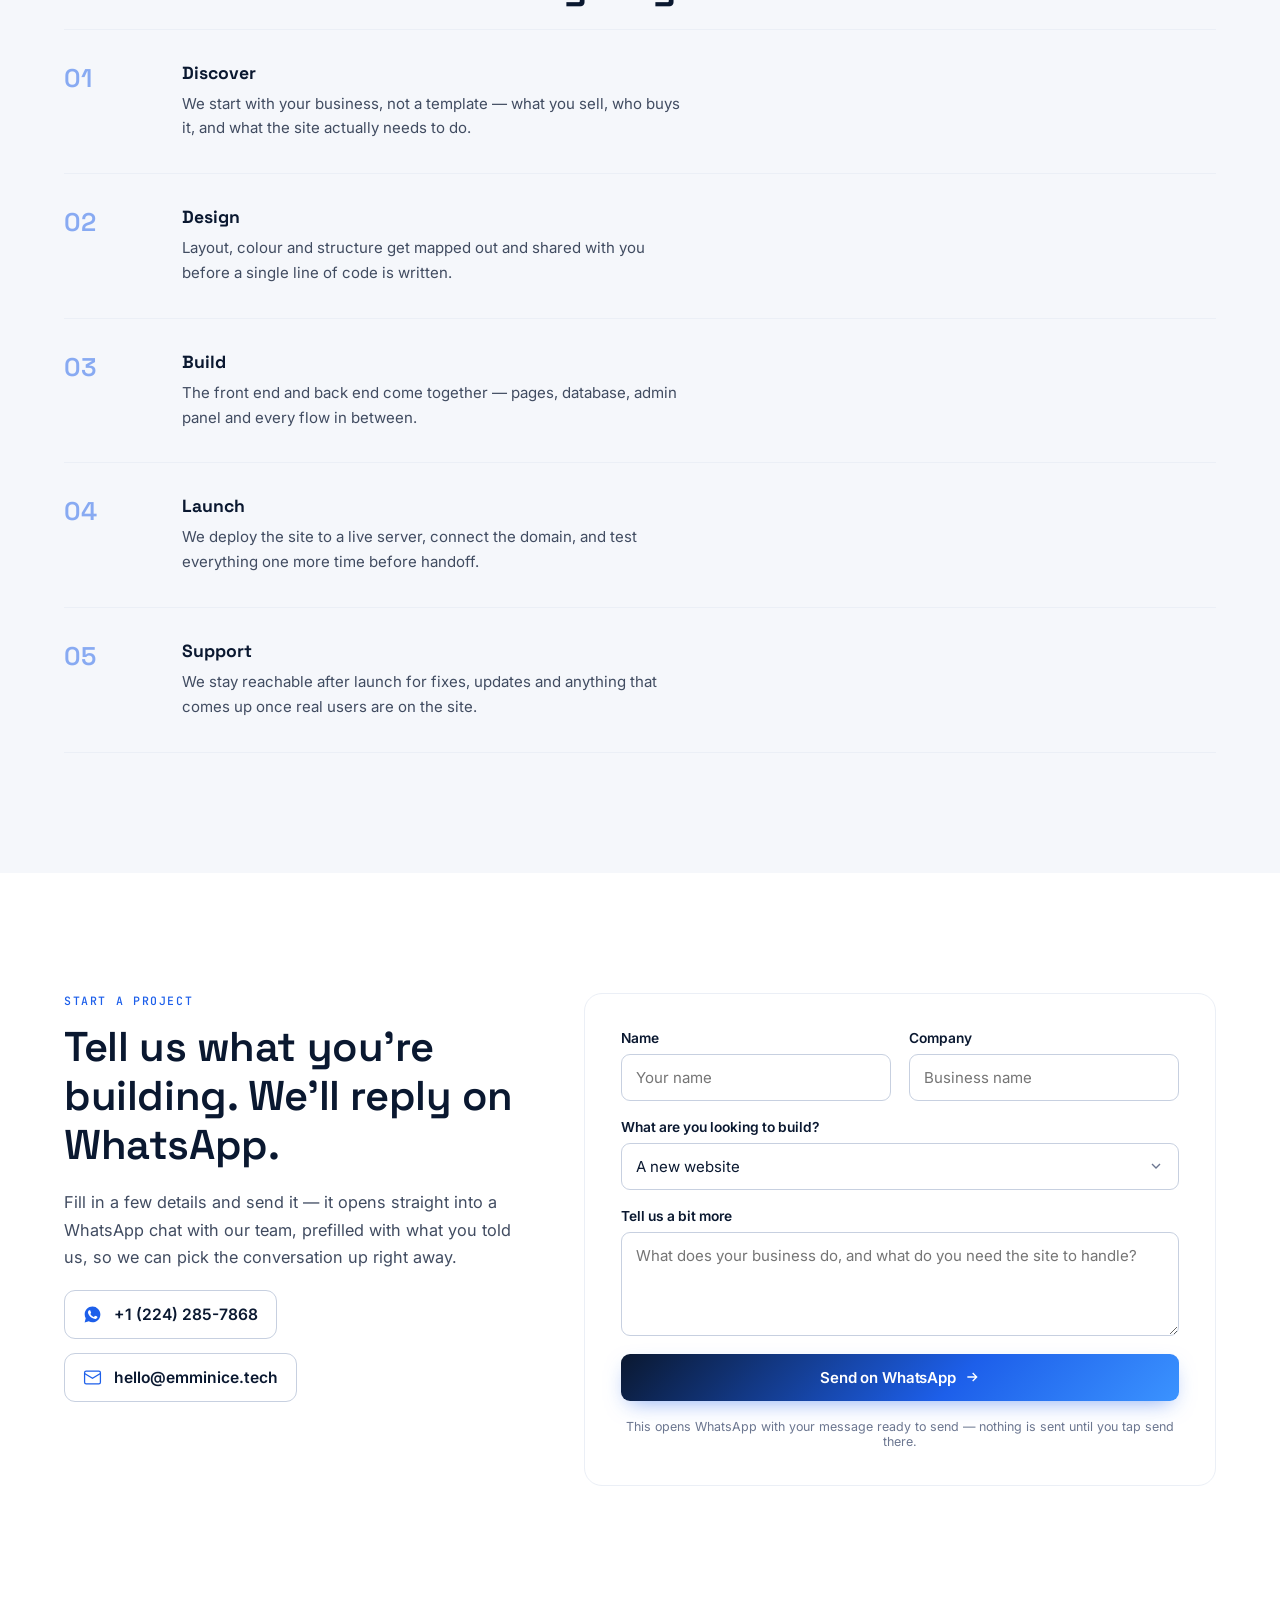
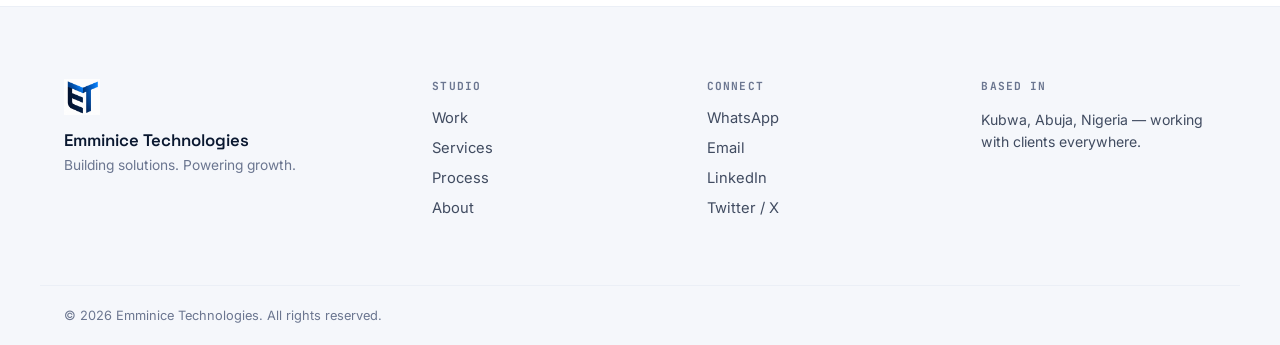
==== commit aa26781e: "Update index.html" ====
--- a/index.html
+++ b/index.html
@@ -199,7 +199,7 @@
 
       <article class="work-card" data-reveal>
         <div class="work-card-visual" data-visual="grandlux">
-    <img class="work-card-visual" src="assets/projects/brightpath.jpg" alt="Bright Path Schools">
+    <img class="work-card-visual" src="assets/projects/real-estate-pro.png" alt="Grandlux Hotel">
 </div>
         <div class="work-card-body">
           <span class="work-tag">Hospitality · Booking Engine</span>
@@ -210,7 +210,9 @@
       </article>
 
       <article class="work-card" data-reveal>
-        <div class="work-card-visual" data-visual="lolabeaute"></div>
+        <div class="work-card-visual" data-visual="lolabeaute">
+<img class="work-card-visual" src="assets/projects/lola-beaute.png" alt="Lola Beaute">
+</div>
         <div class="work-card-body">
           <span class="work-tag">Beauty · E-Commerce</span>
           <h3>Lola Beauté</h3>
@@ -220,17 +222,9 @@
       </article>
 
       <article class="work-card" data-reveal>
-        <div class="work-card-visual" data-visual="threadhouse"></div>
-        <div class="work-card-body">
-          <span class="work-tag">Fashion · E-Commerce</span>
-          <h3>ThreadHouse</h3>
-          <p>A fashion e-commerce store with live browsing, cart and checkout.</p>
-          <div class="work-meta"><span>Laravel</span><span>Livewire</span></div>
-        </div>
-      </article>
-
-      <article class="work-card" data-reveal>
-        <div class="work-card-visual" data-visual="akara"></div>
+        <div class="work-card-visual" data-visual="akara">
+<img class="work-card-visual" src="assets/projects/my-akara-spot.png" alt="My Akara Spot">
+</div>
         <div class="work-card-body">
           <span class="work-tag">Food &amp; Restaurants</span>
           <h3>My Akara Spot</h3>
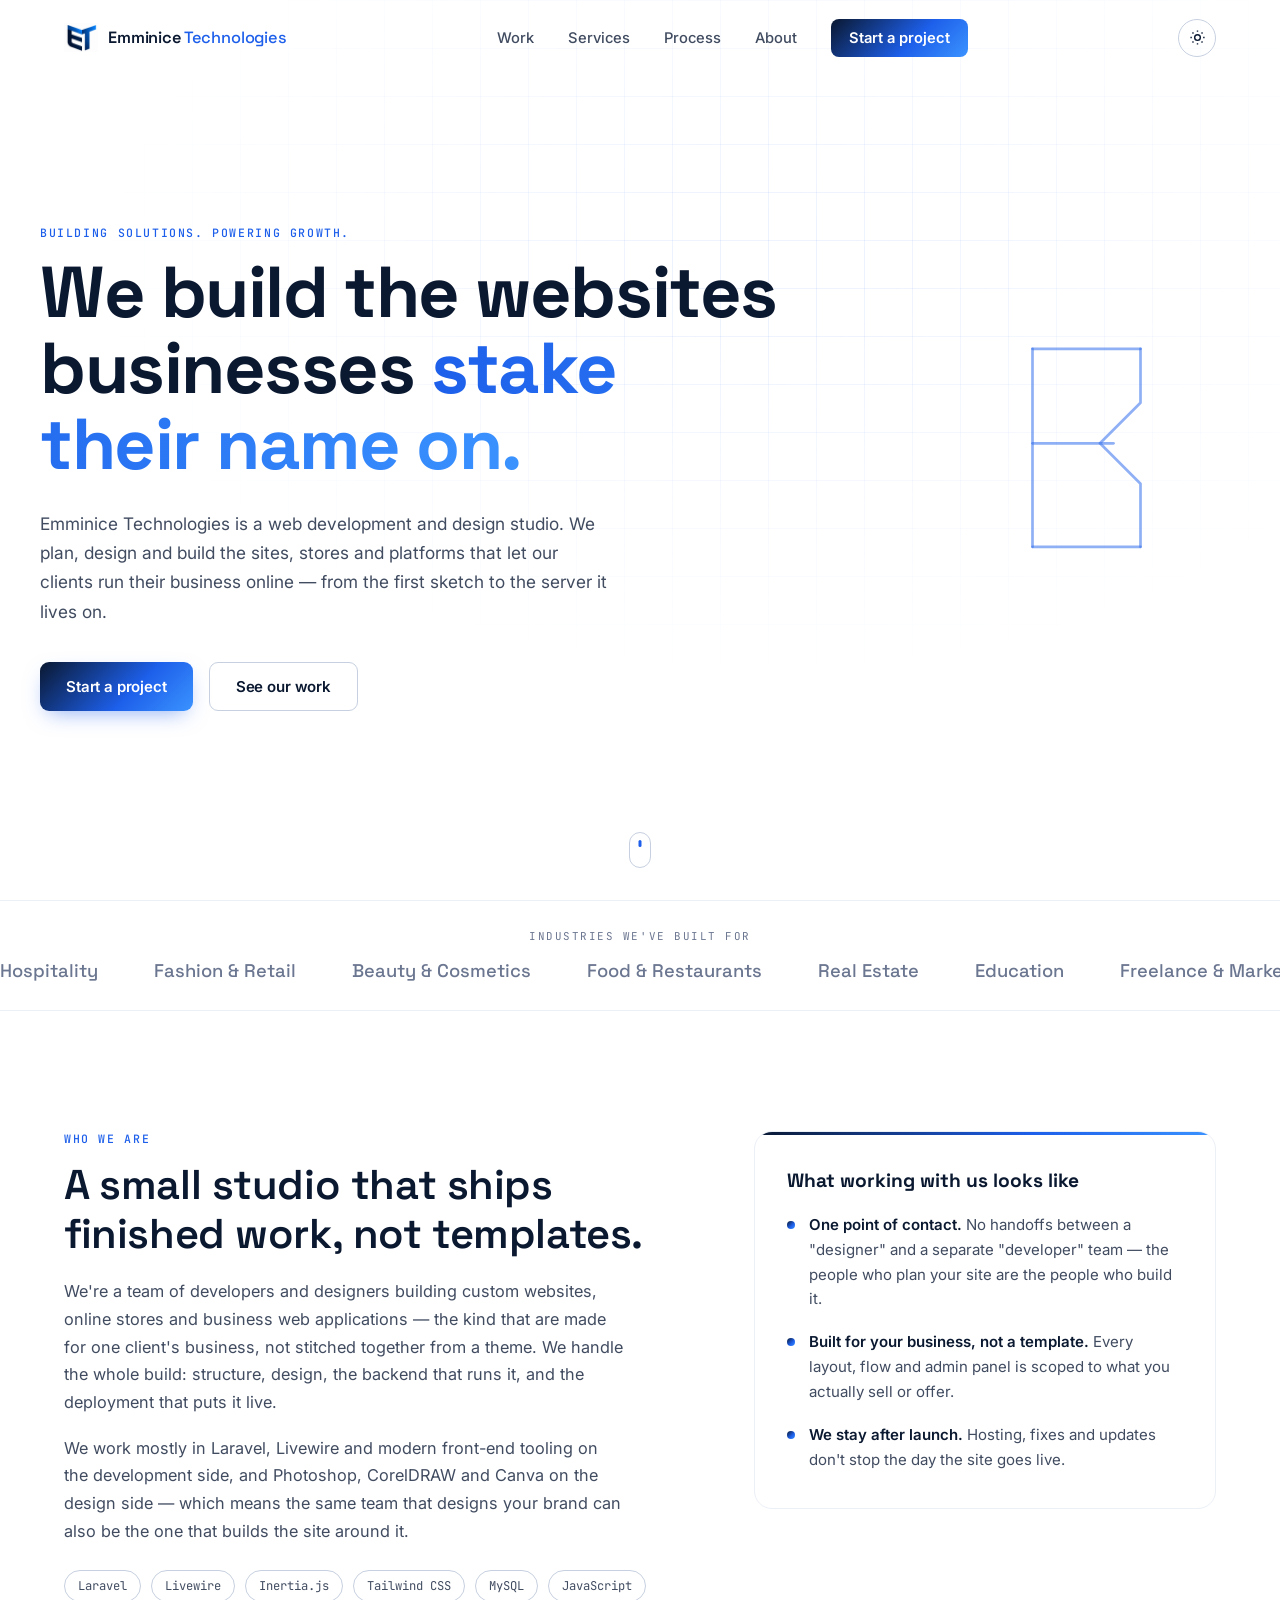
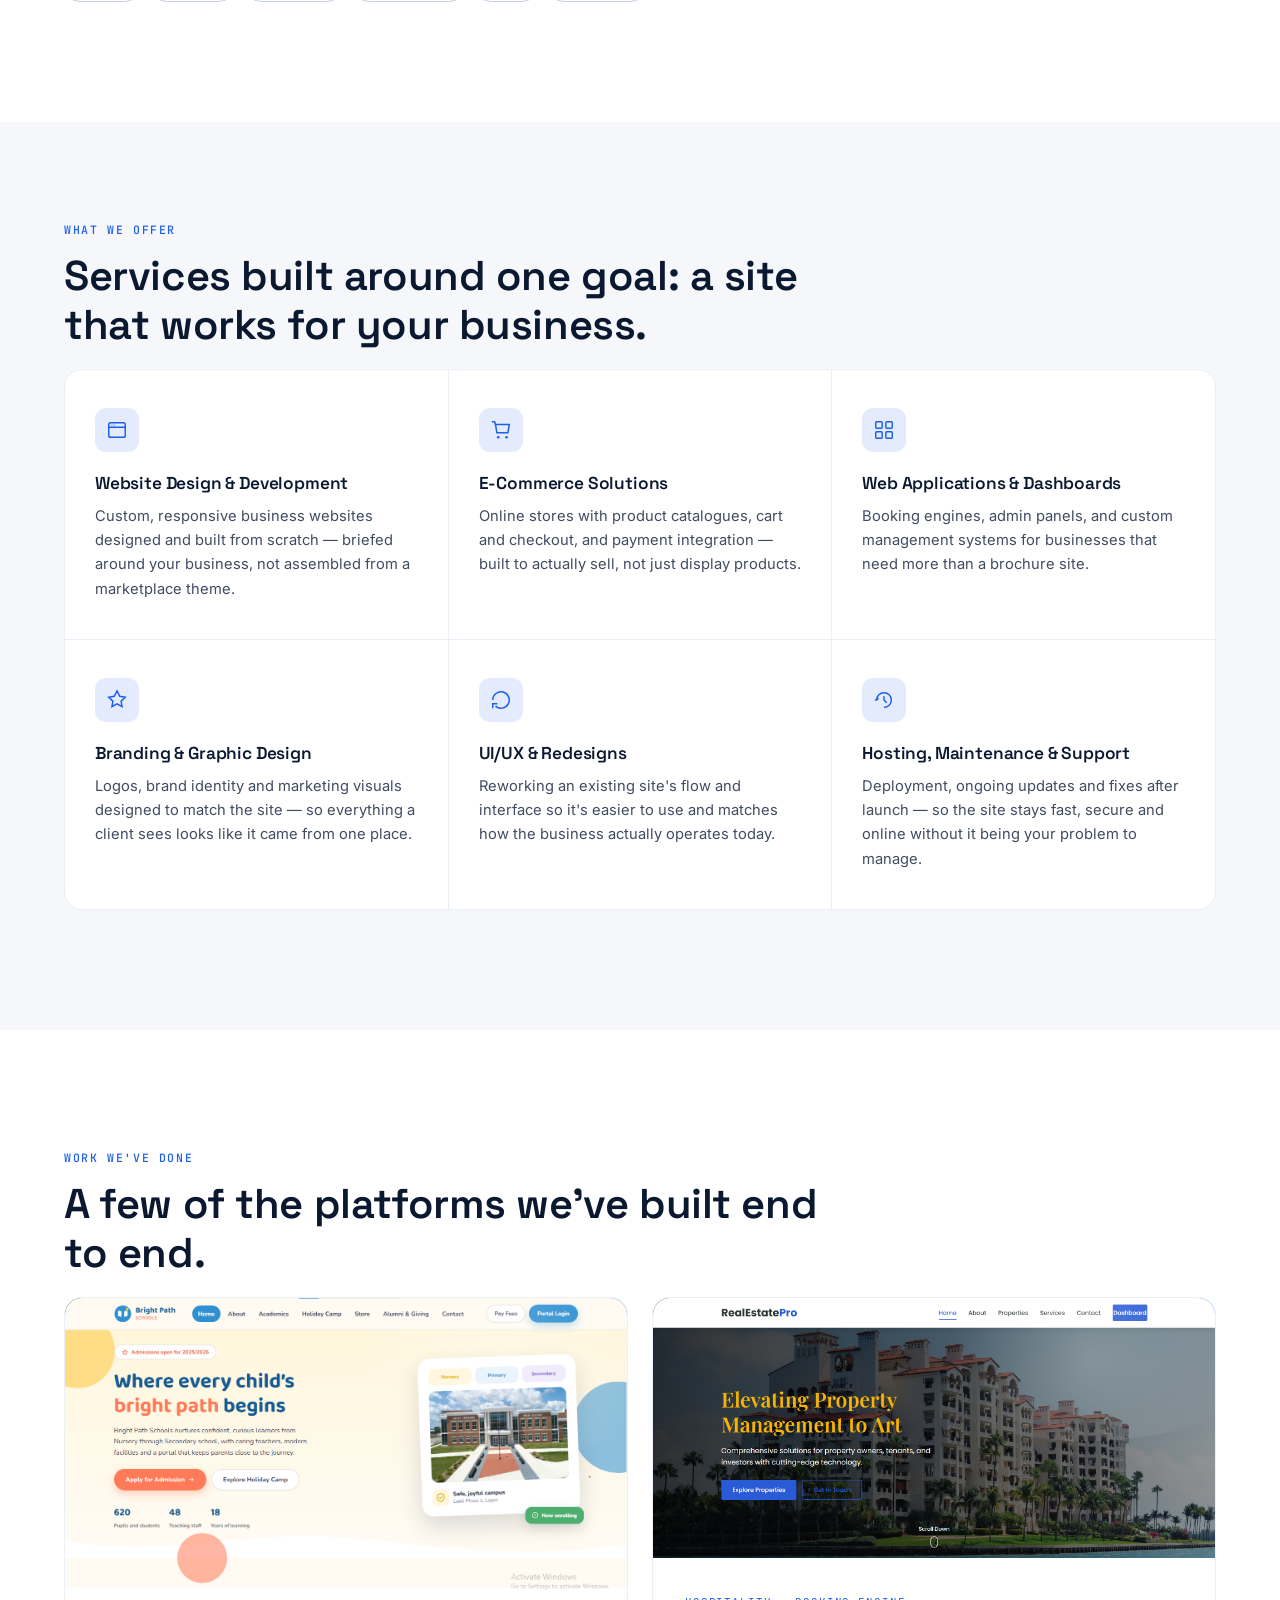
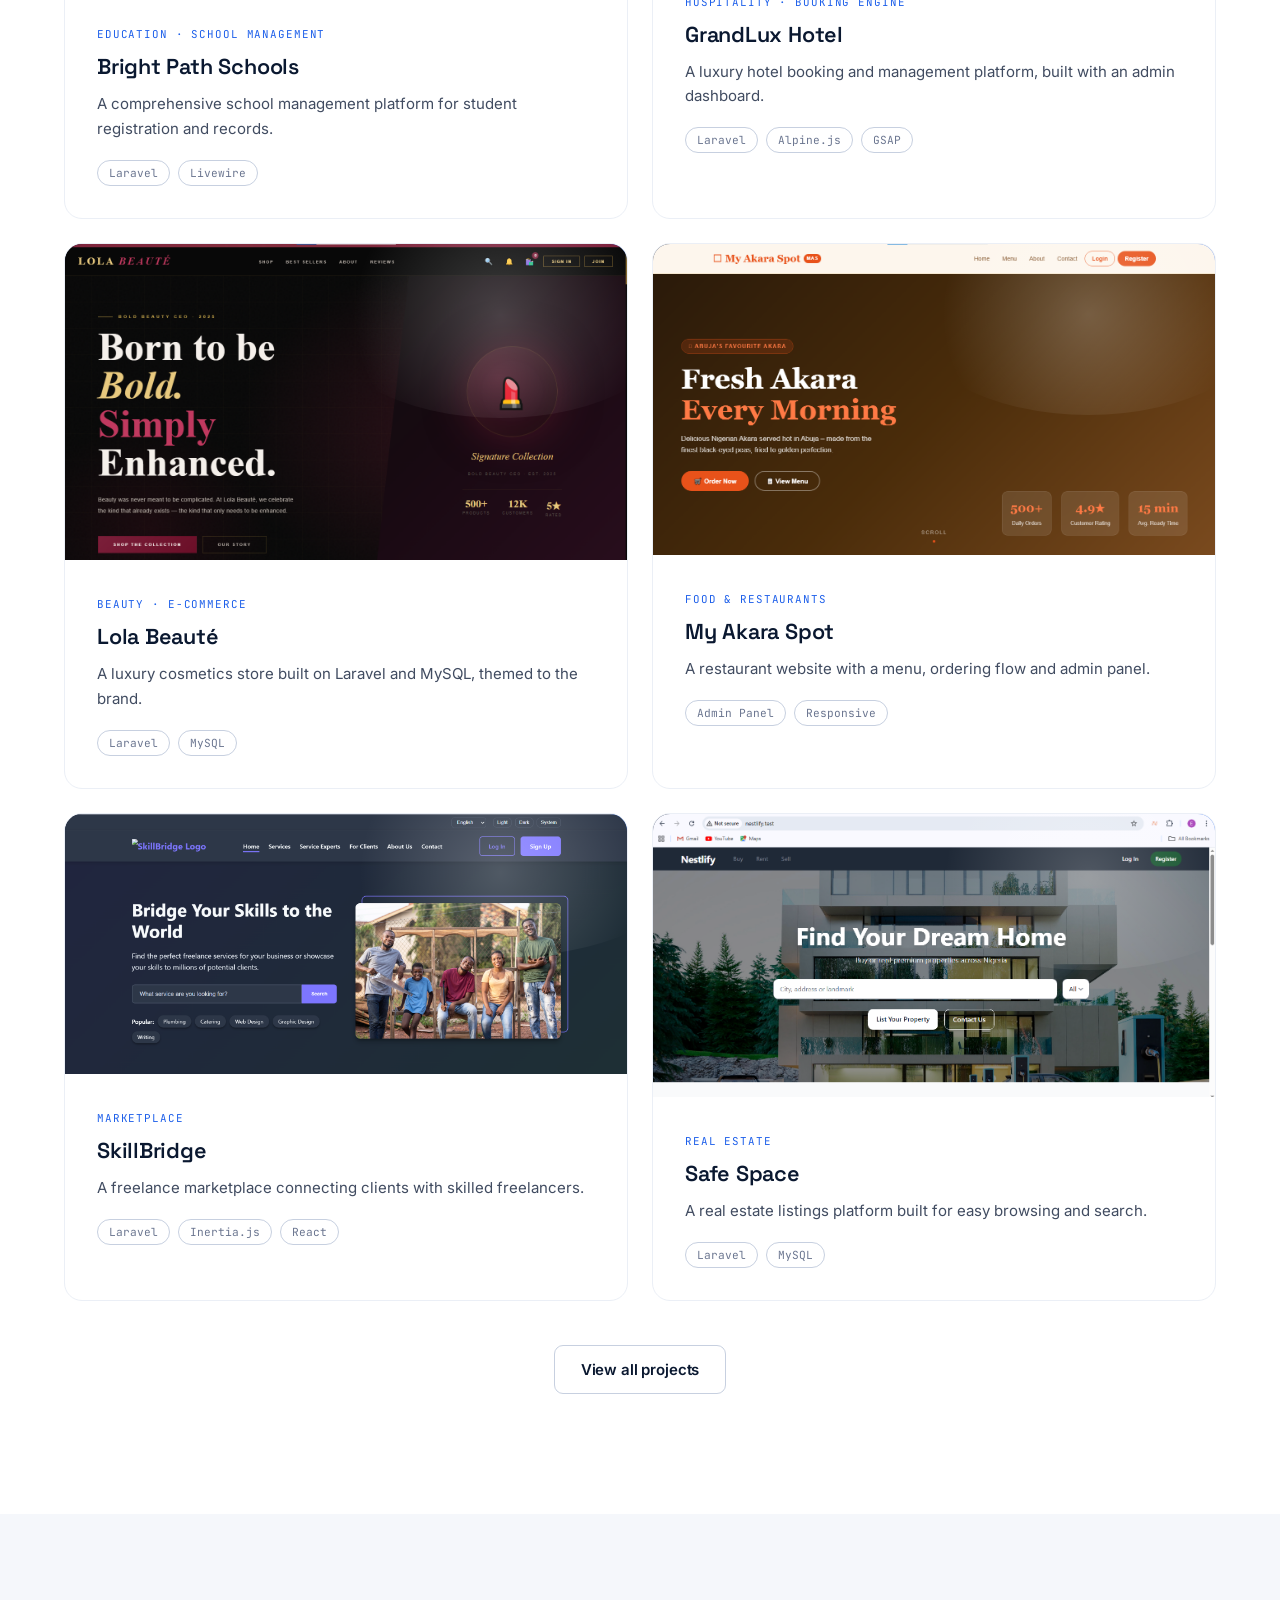
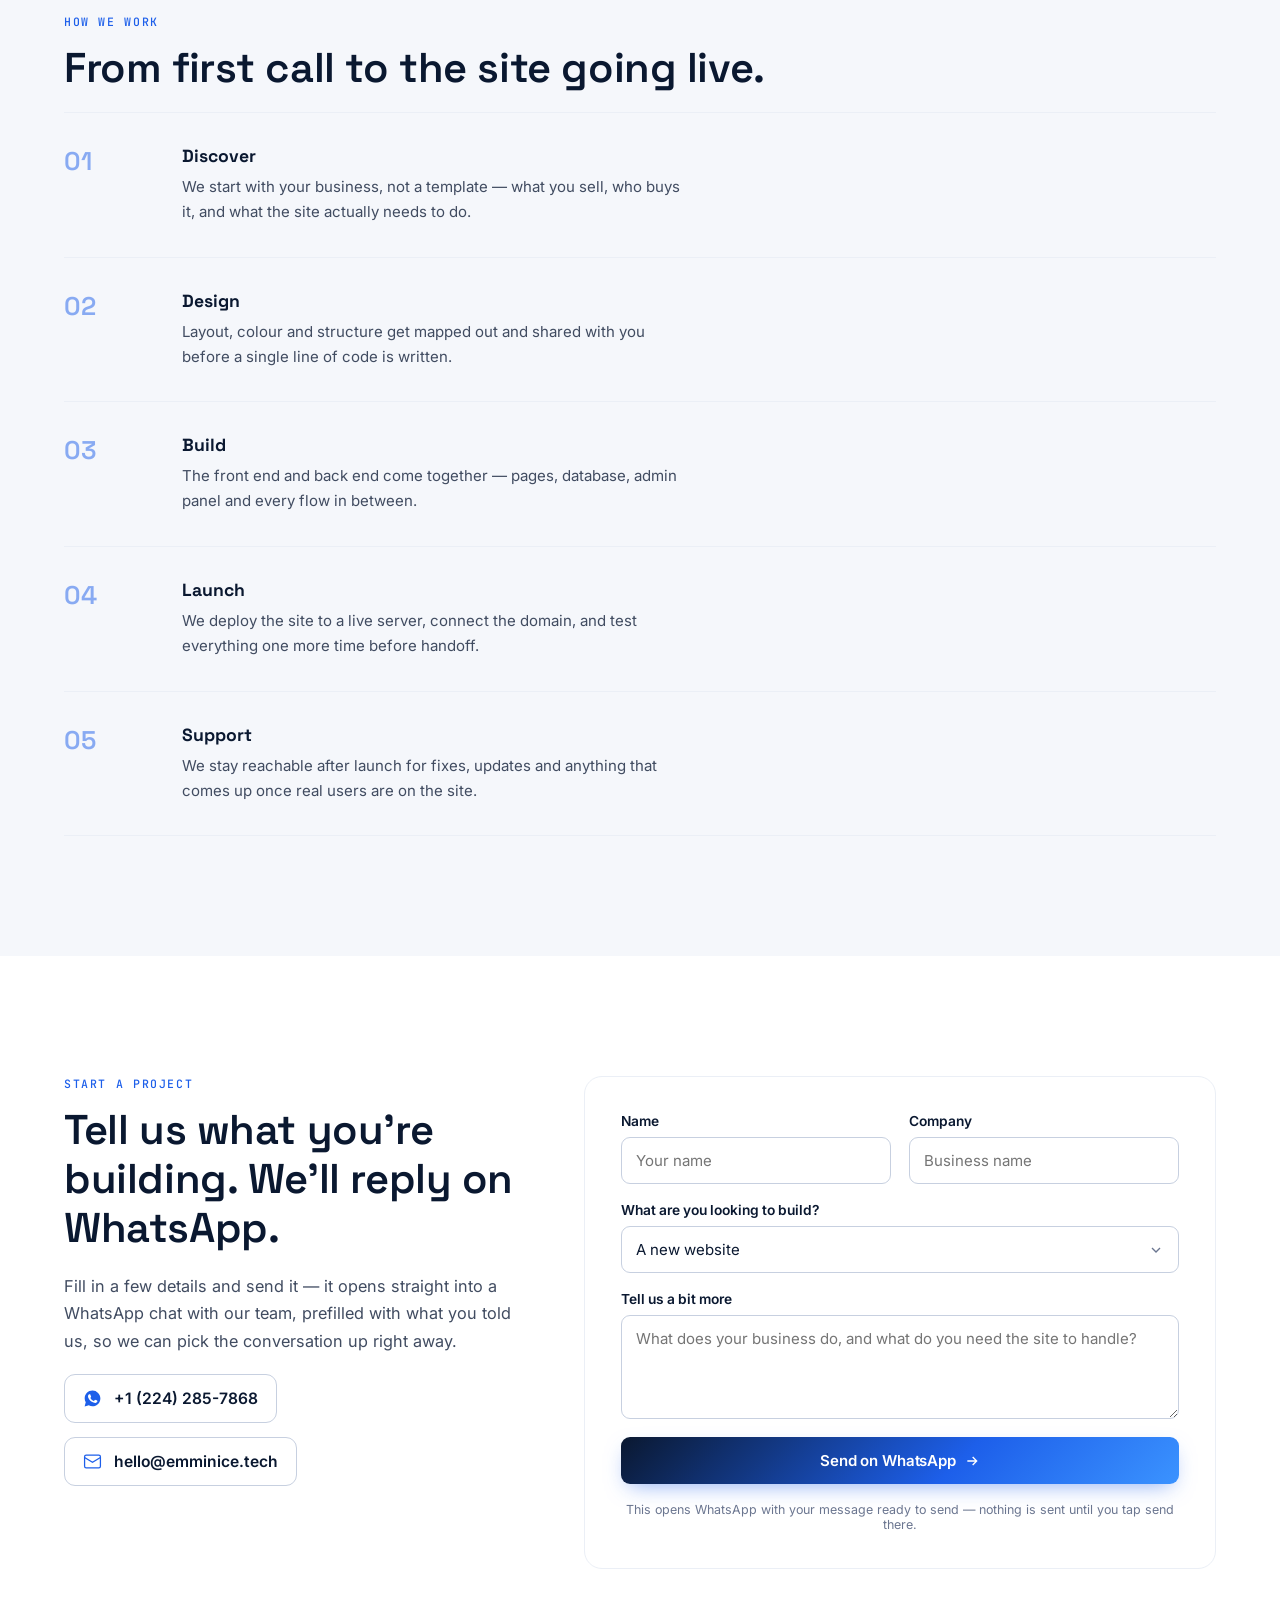
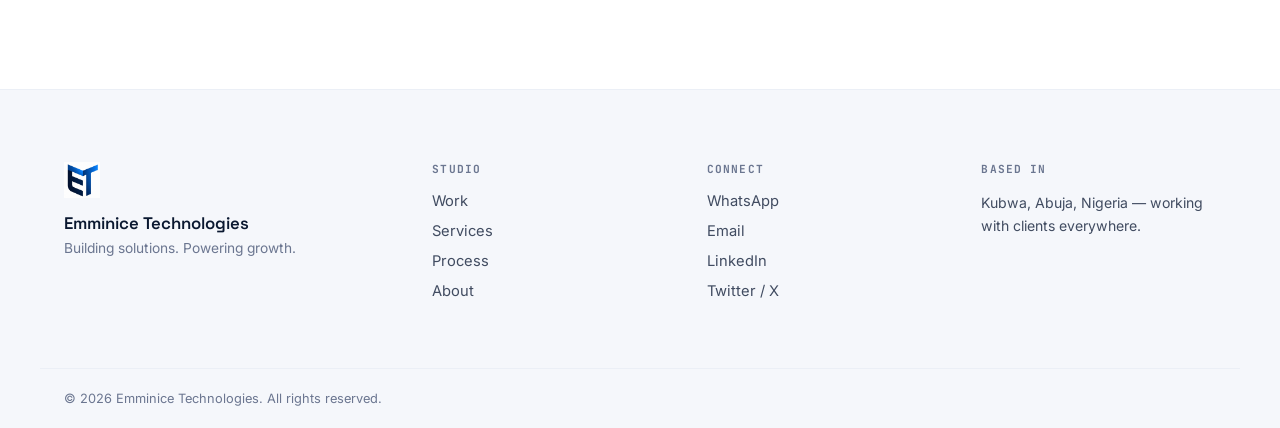
==== commit be2e5197: "Update index.html" ====
--- a/index.html
+++ b/index.html
@@ -234,7 +234,9 @@
       </article>
 
       <article class="work-card" data-reveal>
-        <div class="work-card-visual" data-visual="skillbridge"></div>
+        <div class="work-card-visual" data-visual="skillbridge">
+<img class="work-card-visual" src="assets/projects/skill-bridge.png" alt="Skill Bridge">
+</div>
         <div class="work-card-body">
           <span class="work-tag">Marketplace</span>
           <h3>SkillBridge</h3>
@@ -244,7 +246,9 @@
       </article>
 
       <article class="work-card" data-reveal>
-        <div class="work-card-visual" data-visual="safespace"></div>
+        <div class="work-card-visual" data-visual="safespace">
+<img class="work-card-visual" src="assets/projects/nestlify.png" alt="Nestlify">
+</div>
         <div class="work-card-body">
           <span class="work-tag">Real Estate</span>
           <h3>Safe Space</h3>
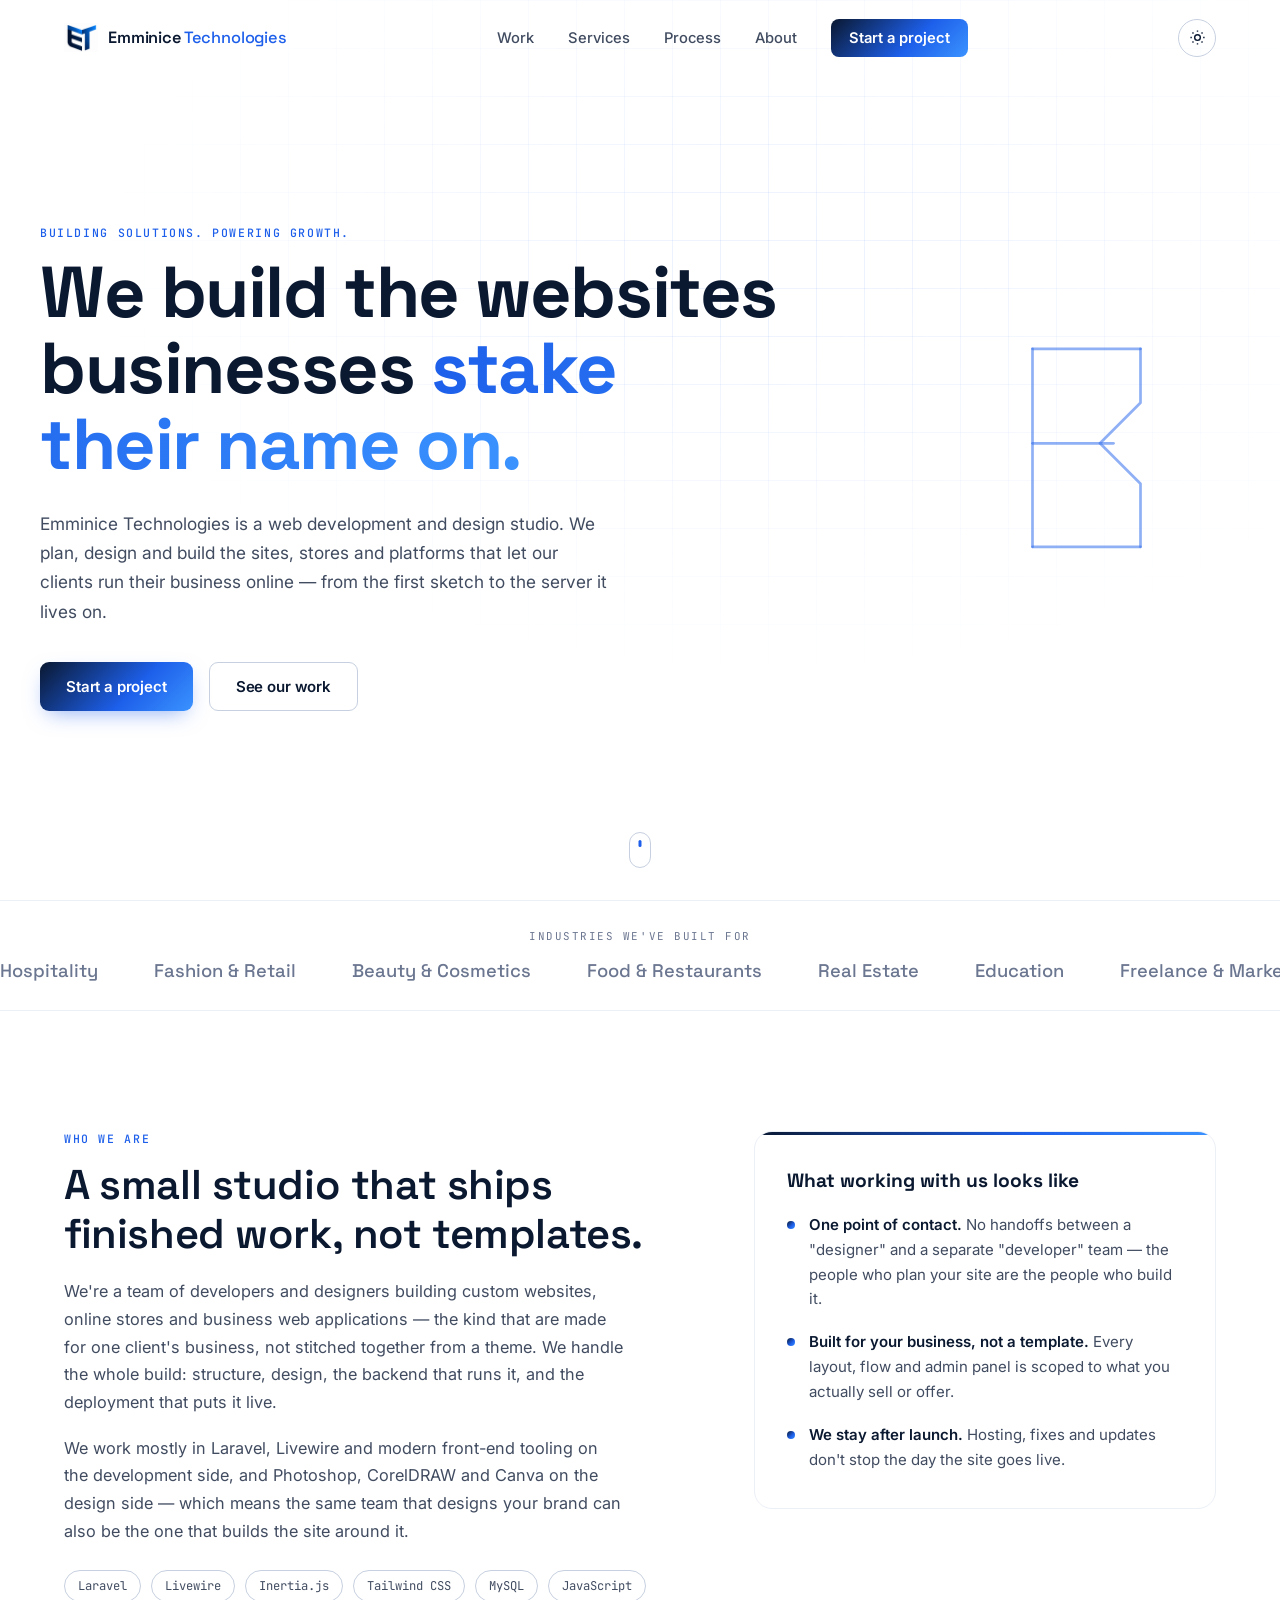
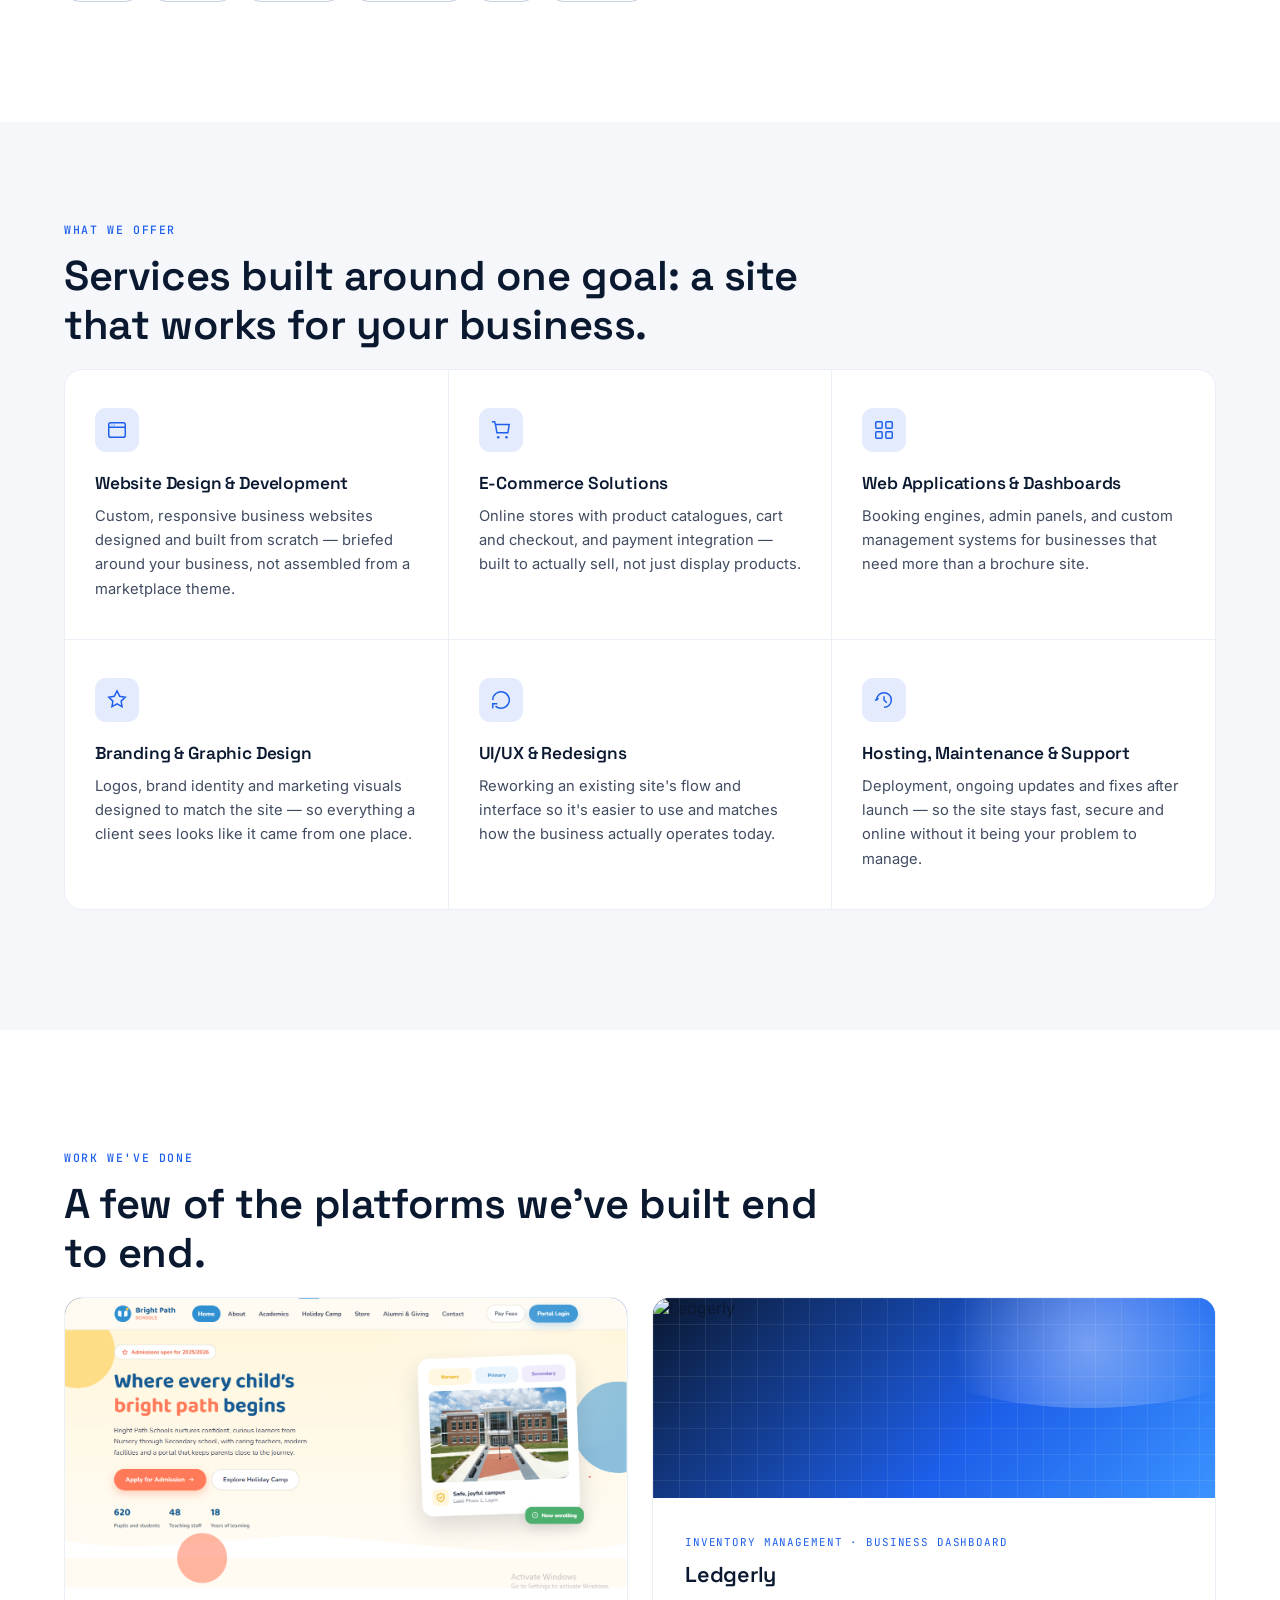
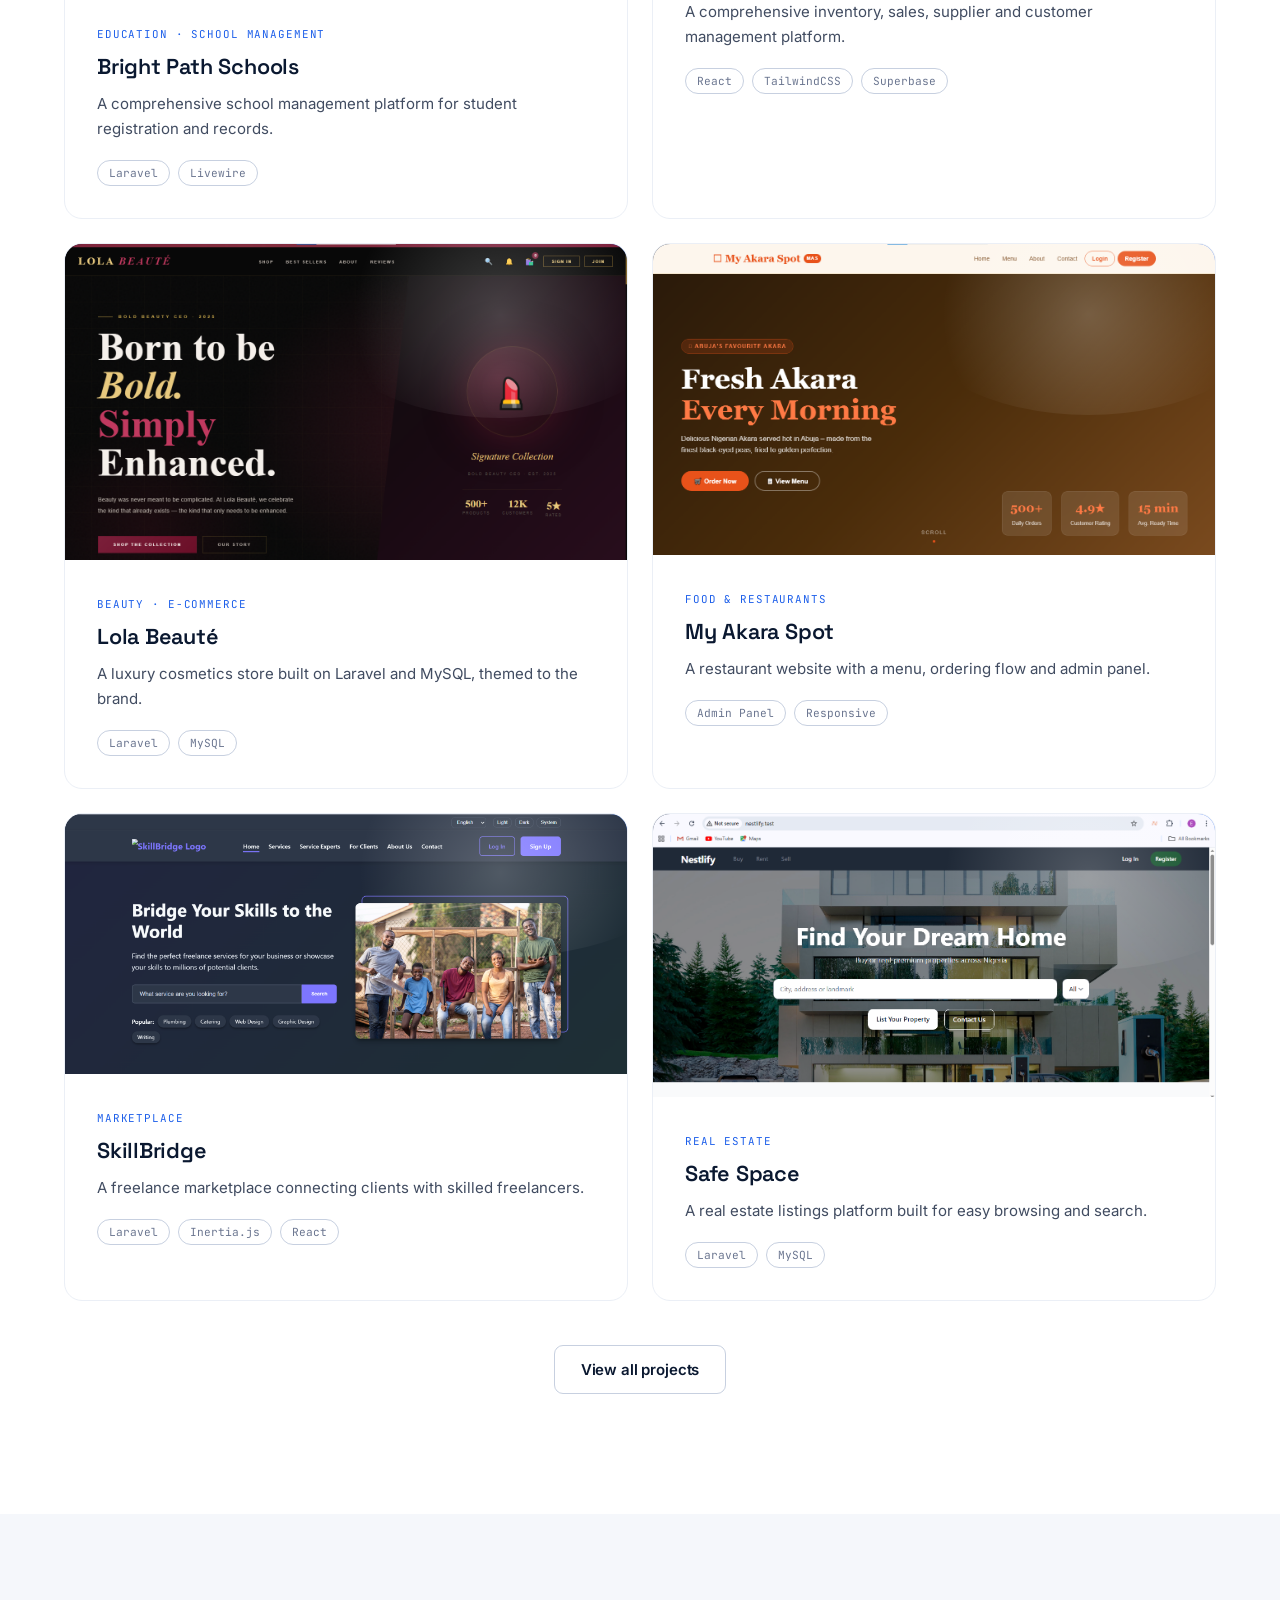
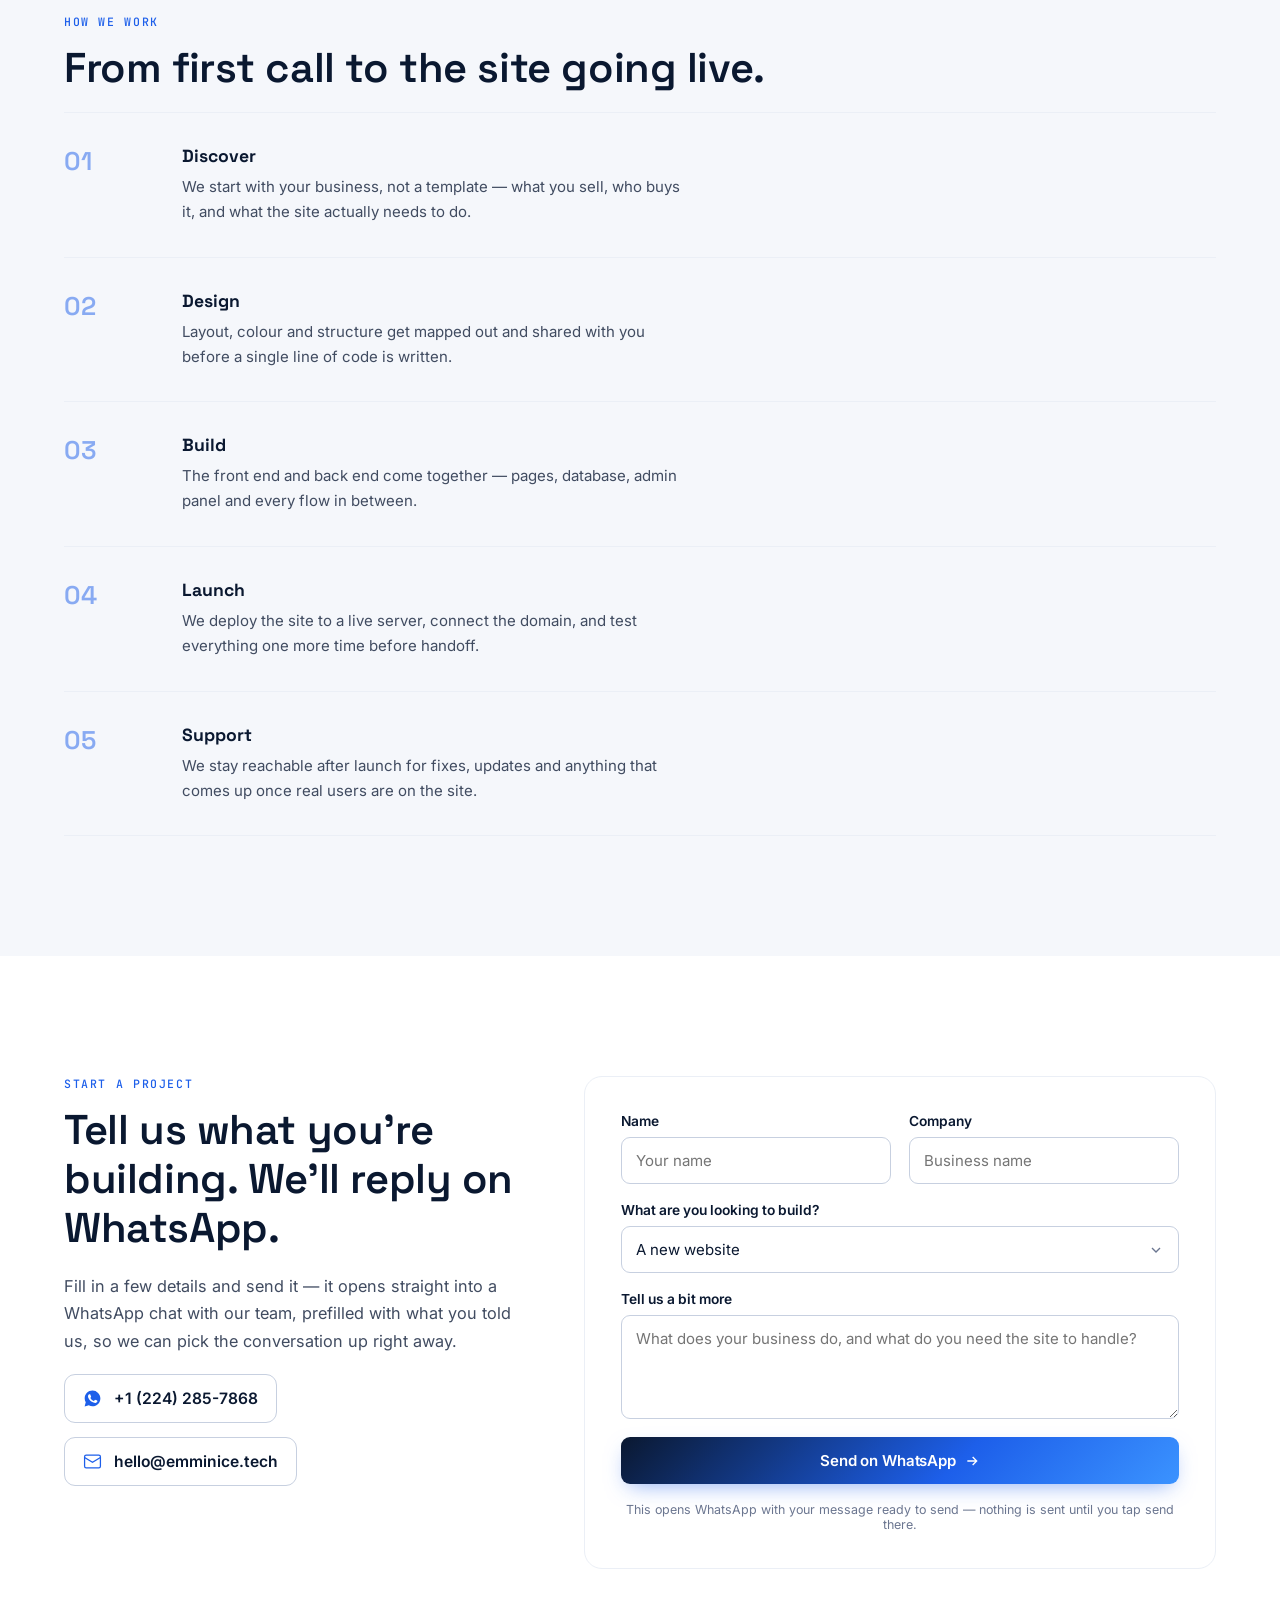
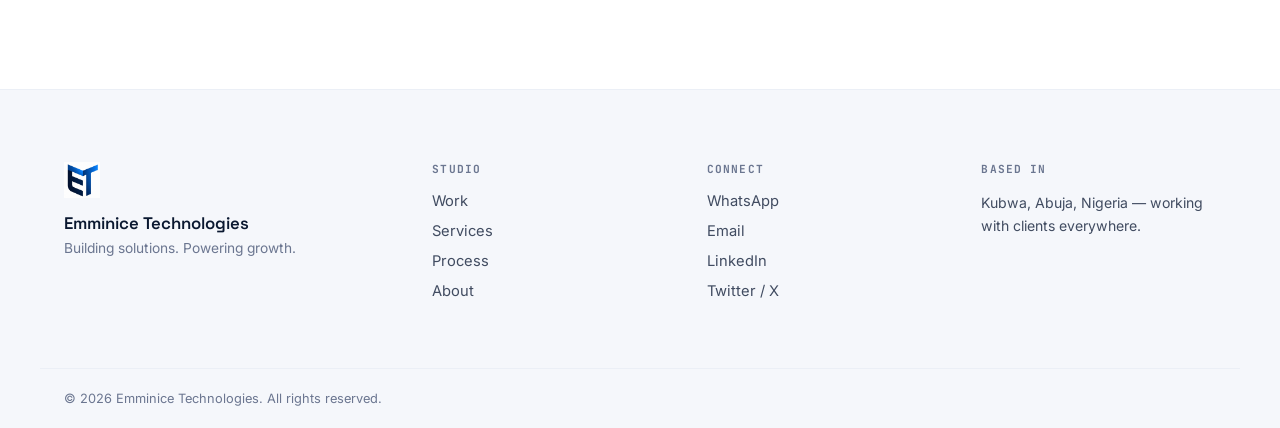
==== commit d54ca74f: "Update index.html" ====
--- a/index.html
+++ b/index.html
@@ -199,13 +199,13 @@
 
       <article class="work-card" data-reveal>
         <div class="work-card-visual" data-visual="grandlux">
-    <img class="work-card-visual" src="assets/projects/real-estate-pro.png" alt="Grandlux Hotel">
-</div>
-        <div class="work-card-body">
-          <span class="work-tag">Hospitality · Booking Engine</span>
-          <h3>GrandLux Hotel</h3>
-          <p>A luxury hotel booking and management platform, built with an admin dashboard.</p>
-          <div class="work-meta"><span>Laravel</span><span>Alpine.js</span><span>GSAP</span></div>
+    <img class="work-card-visual" src="assets/projects/led-gerly.jpg" alt="Ledgerly">
+</div>
+        <div class="work-card-body">
+          <span class="work-tag">Inventory Management · Business Dashboard</span>
+          <h3>Ledgerly</h3>
+          <p>A comprehensive inventory, sales, supplier and customer management platform.</p>
+          <div class="work-meta"><span>React</span><span>TailwindCSS</span><span>Superbase</span></div>
         </div>
       </article>
 
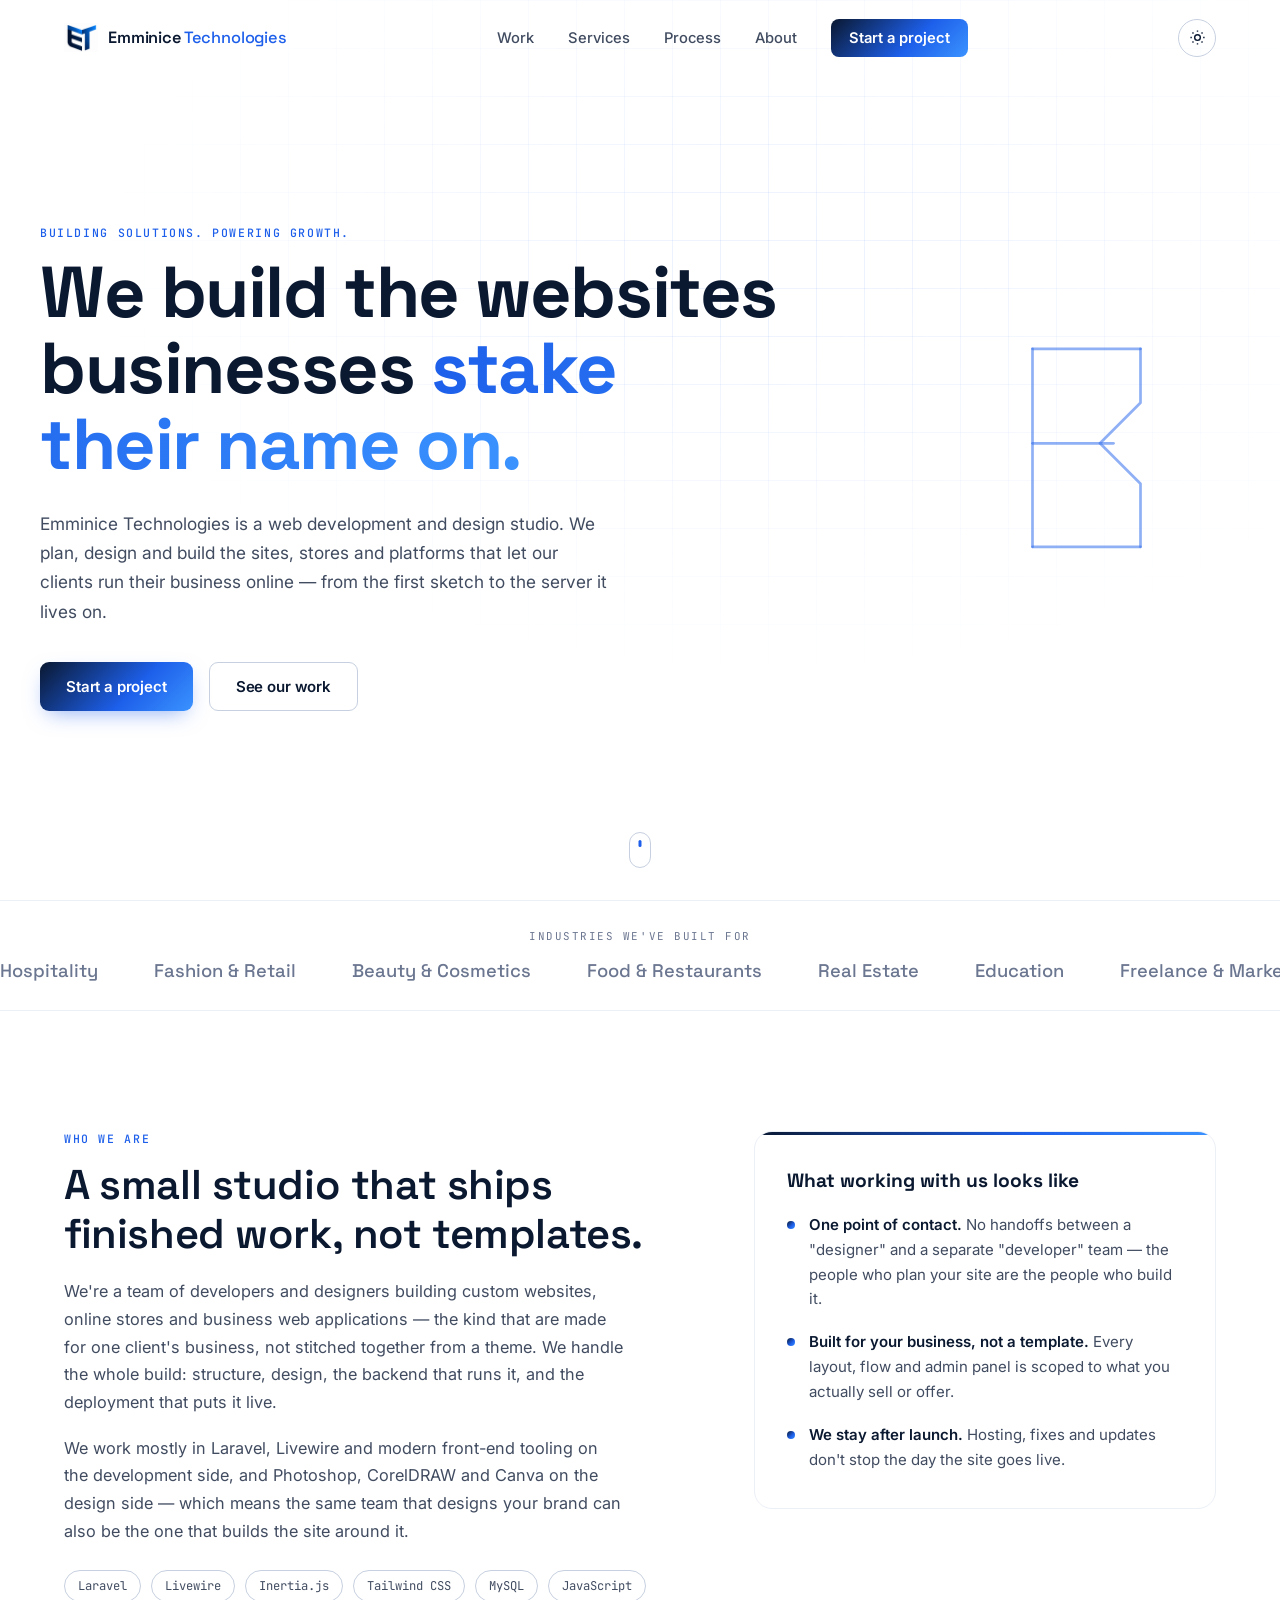
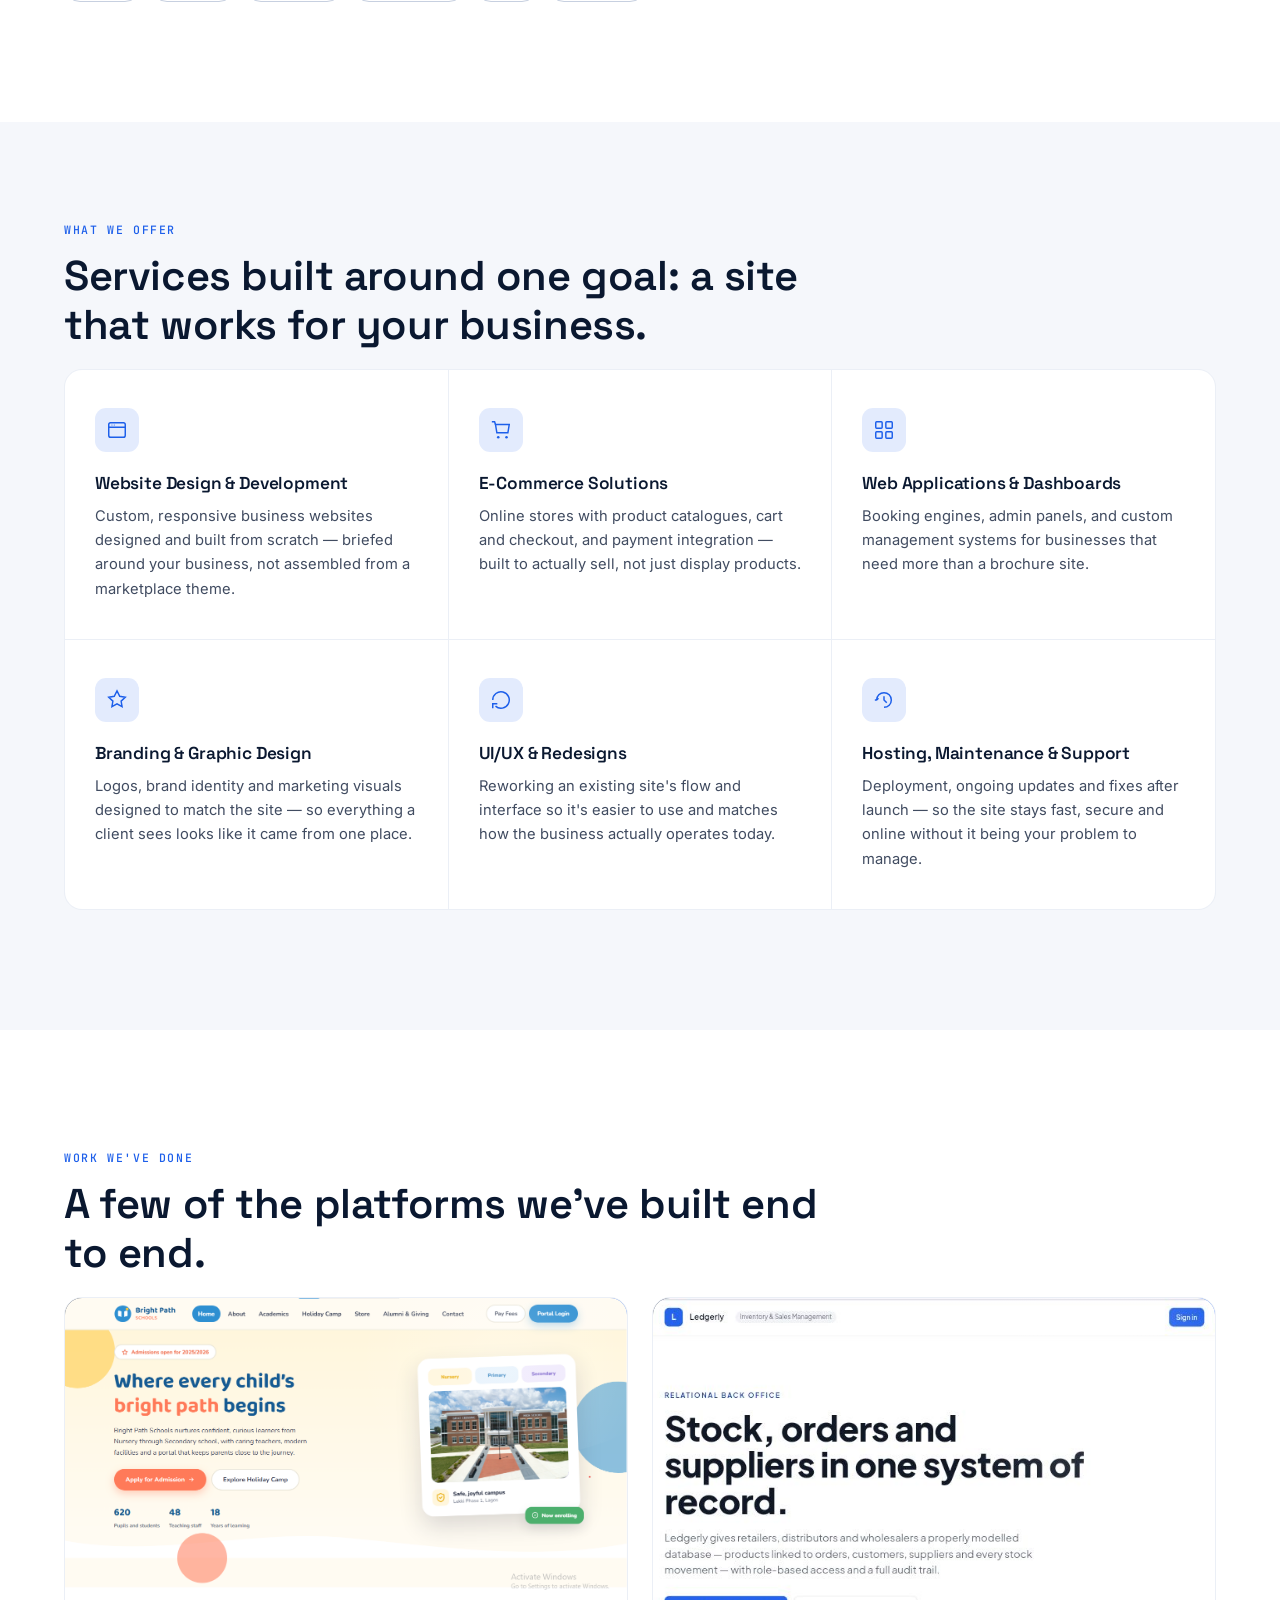
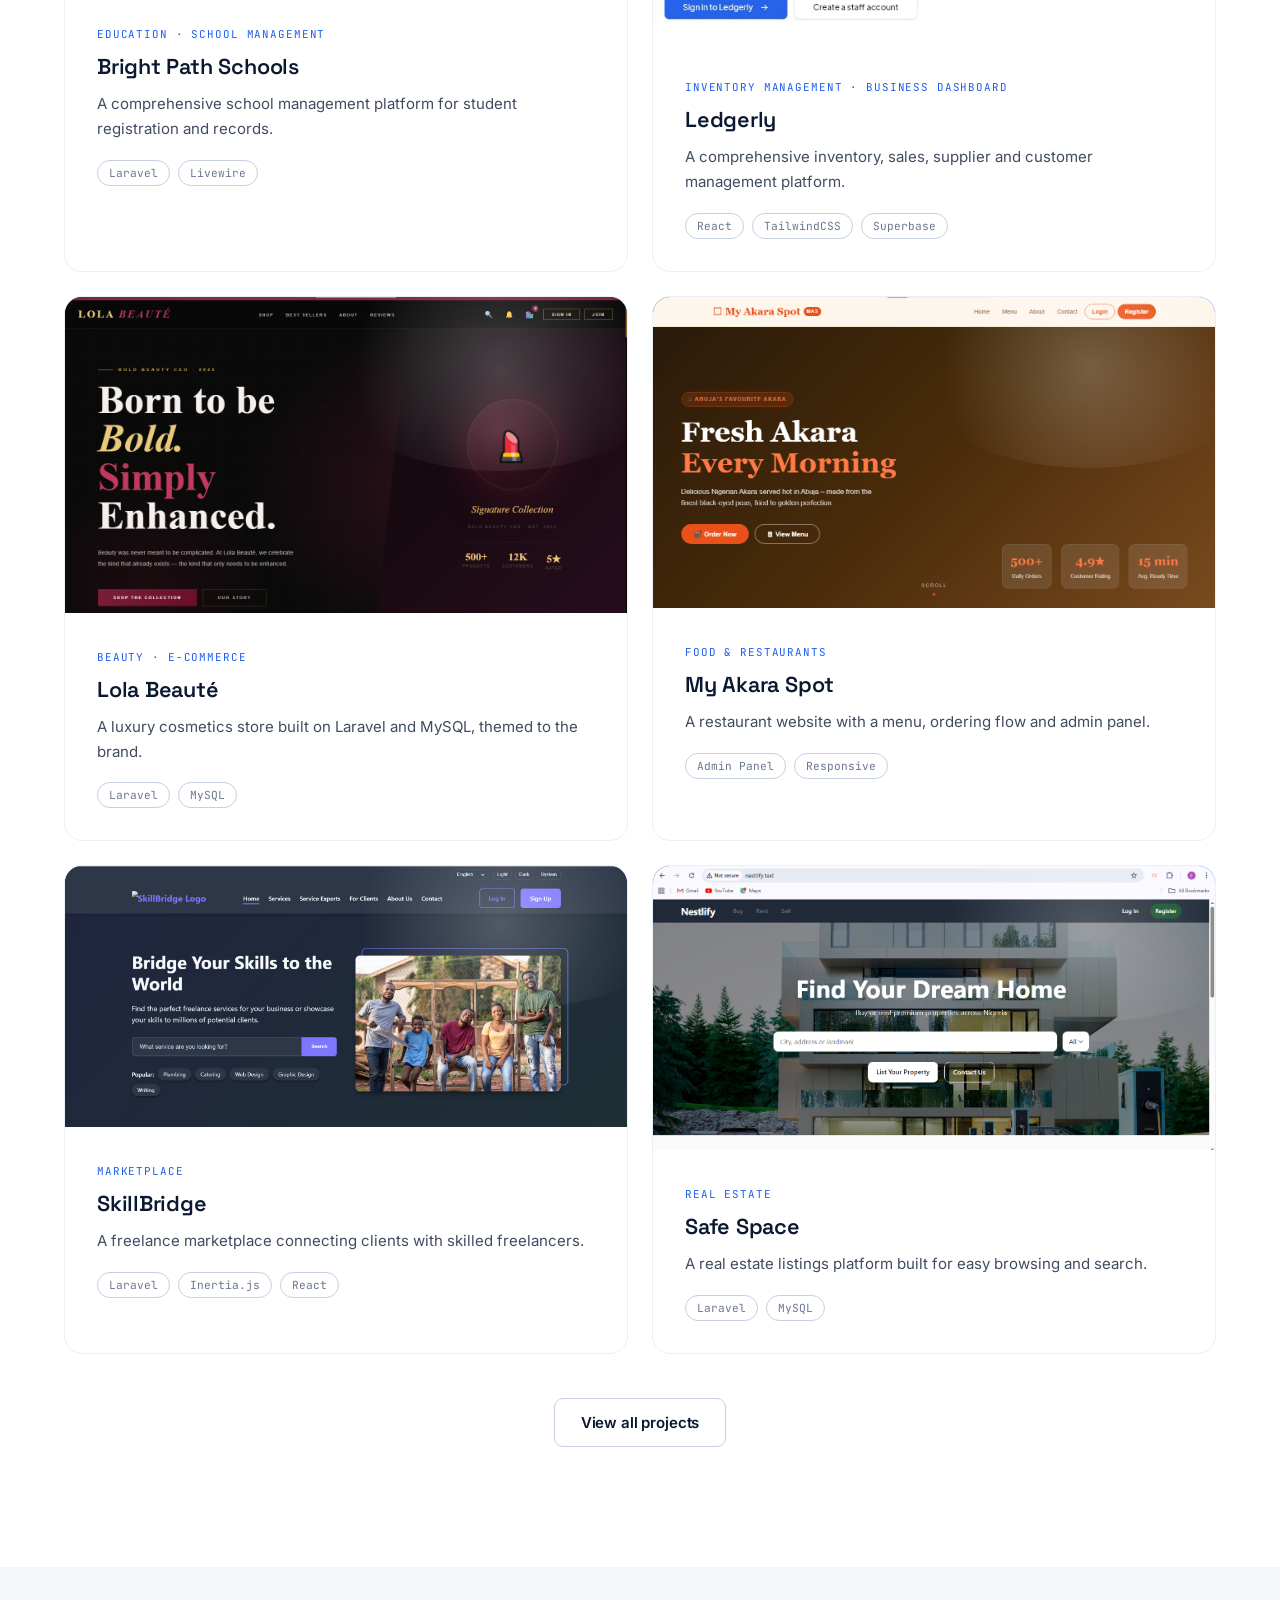
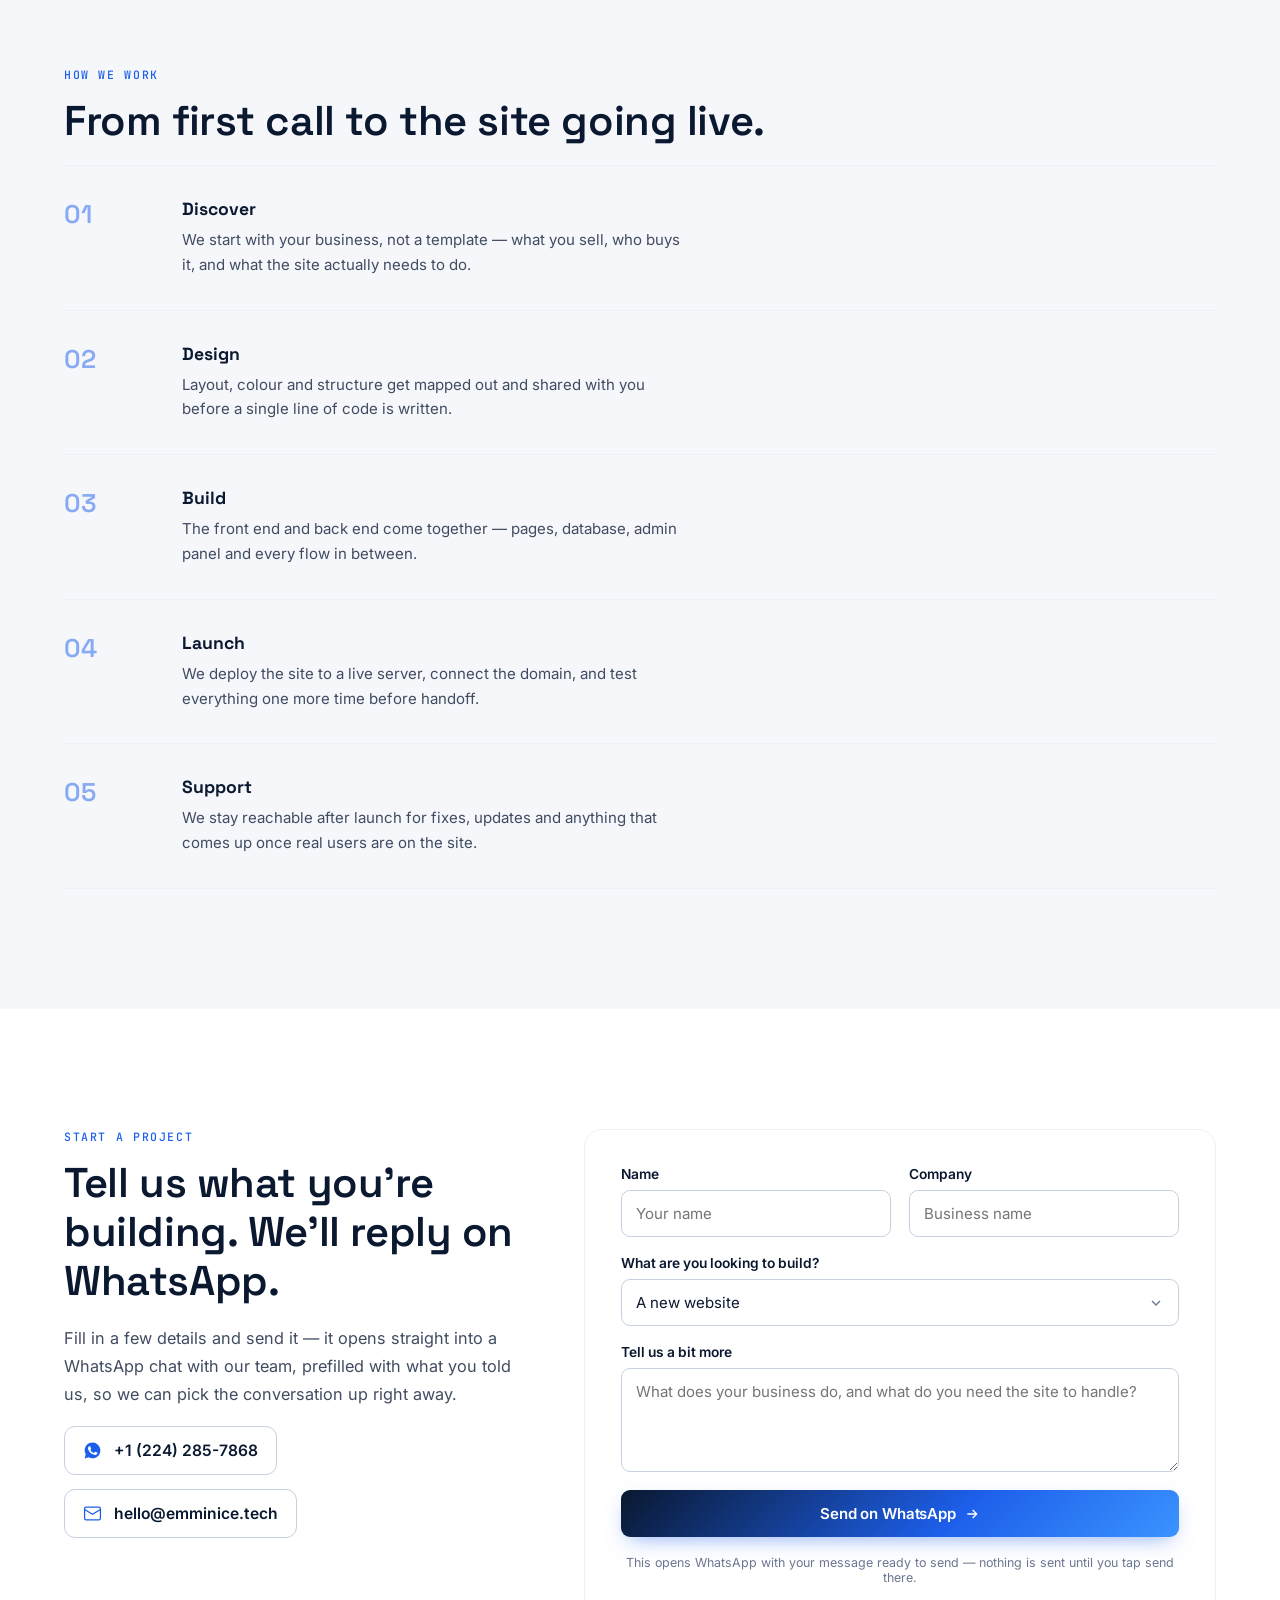
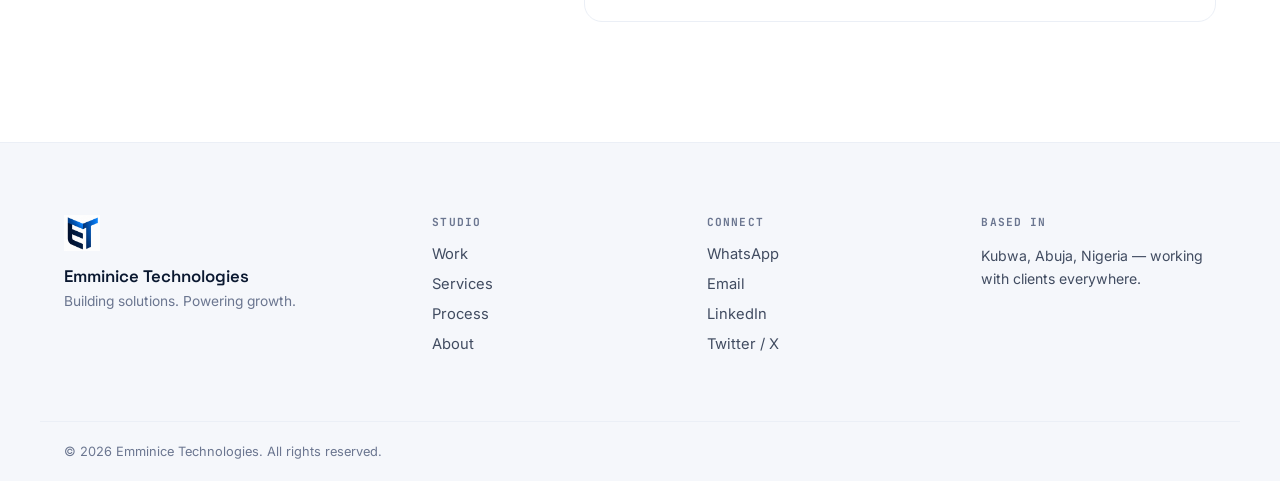
==== commit a8688fe9: "Update index.html" ====
--- a/index.html
+++ b/index.html
@@ -199,7 +199,7 @@
 
       <article class="work-card" data-reveal>
         <div class="work-card-visual" data-visual="grandlux">
-    <img class="work-card-visual" src="assets/projects/led-gerly.jpg" alt="Ledgerly">
+    <img class="work-card-visual" src="assets/projects/ledgerly.jpg" alt="Ledgerly">
 </div>
         <div class="work-card-body">
           <span class="work-tag">Inventory Management · Business Dashboard</span>
